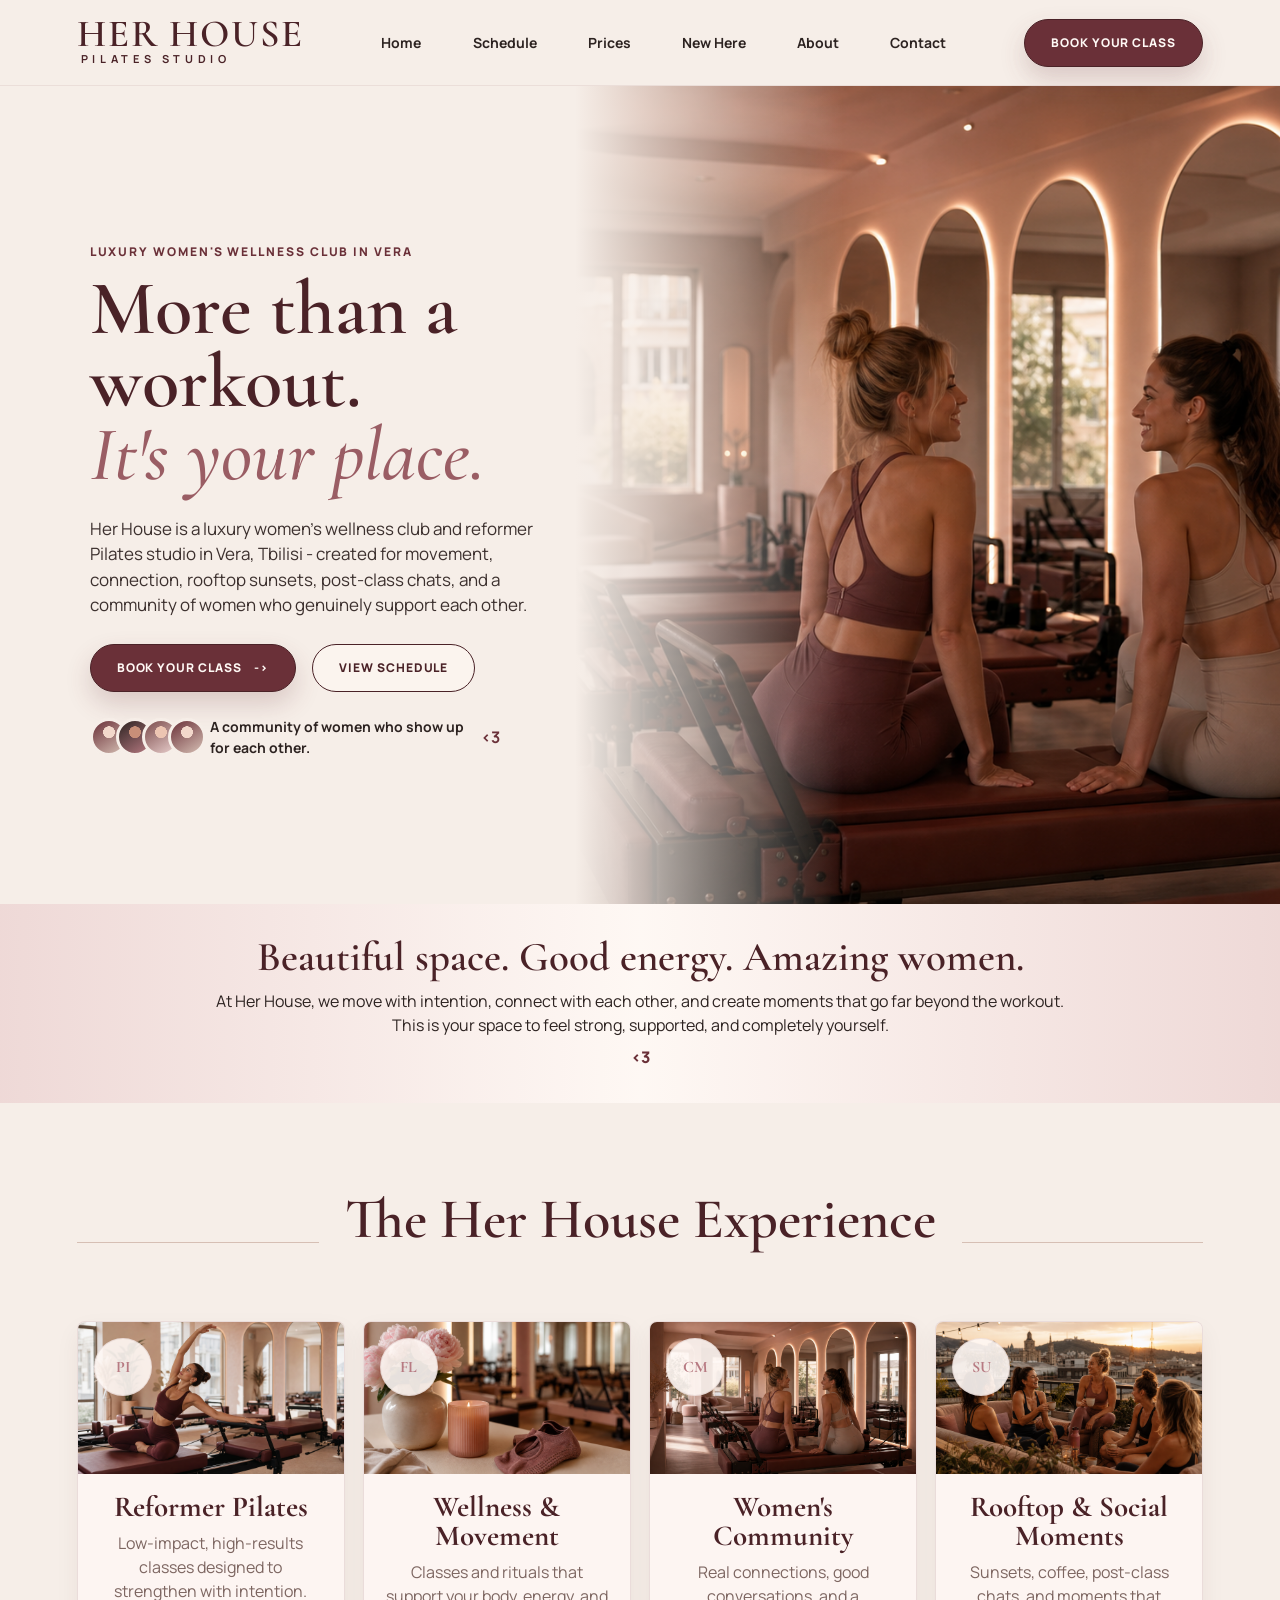
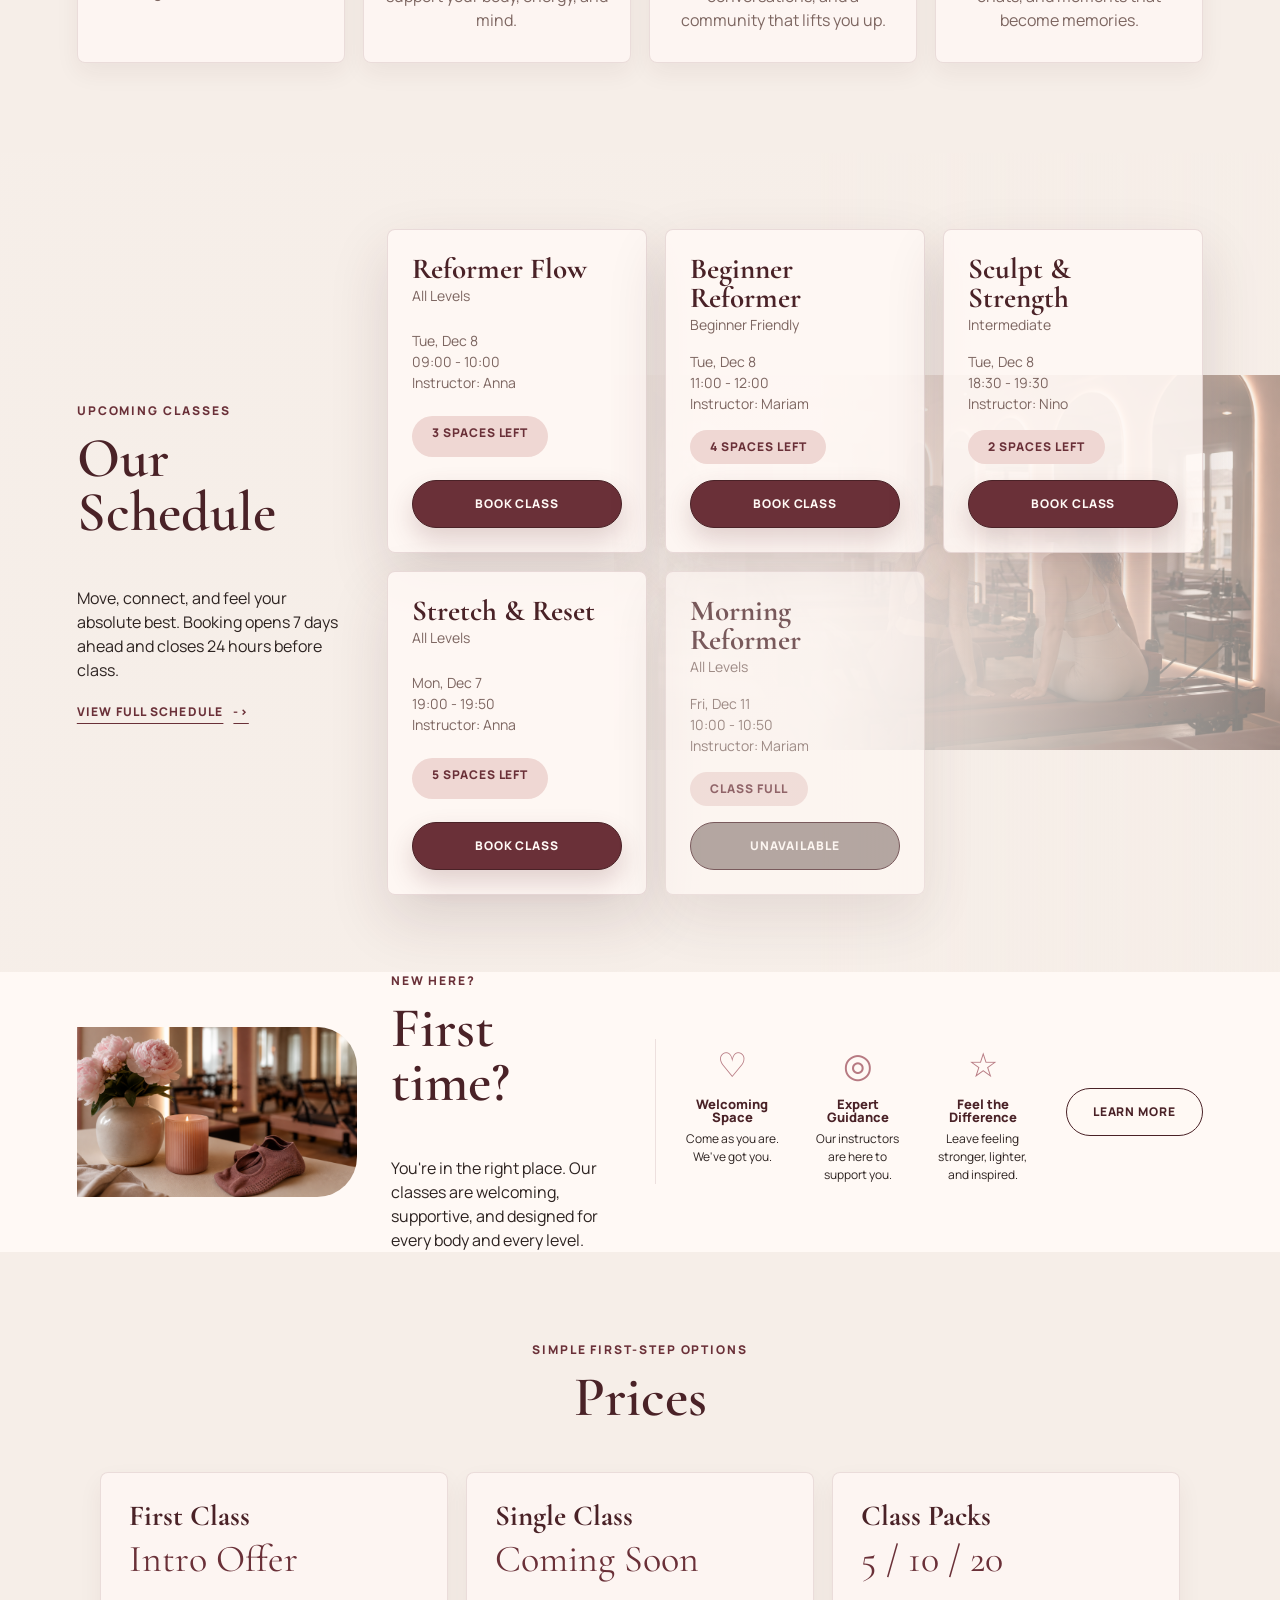
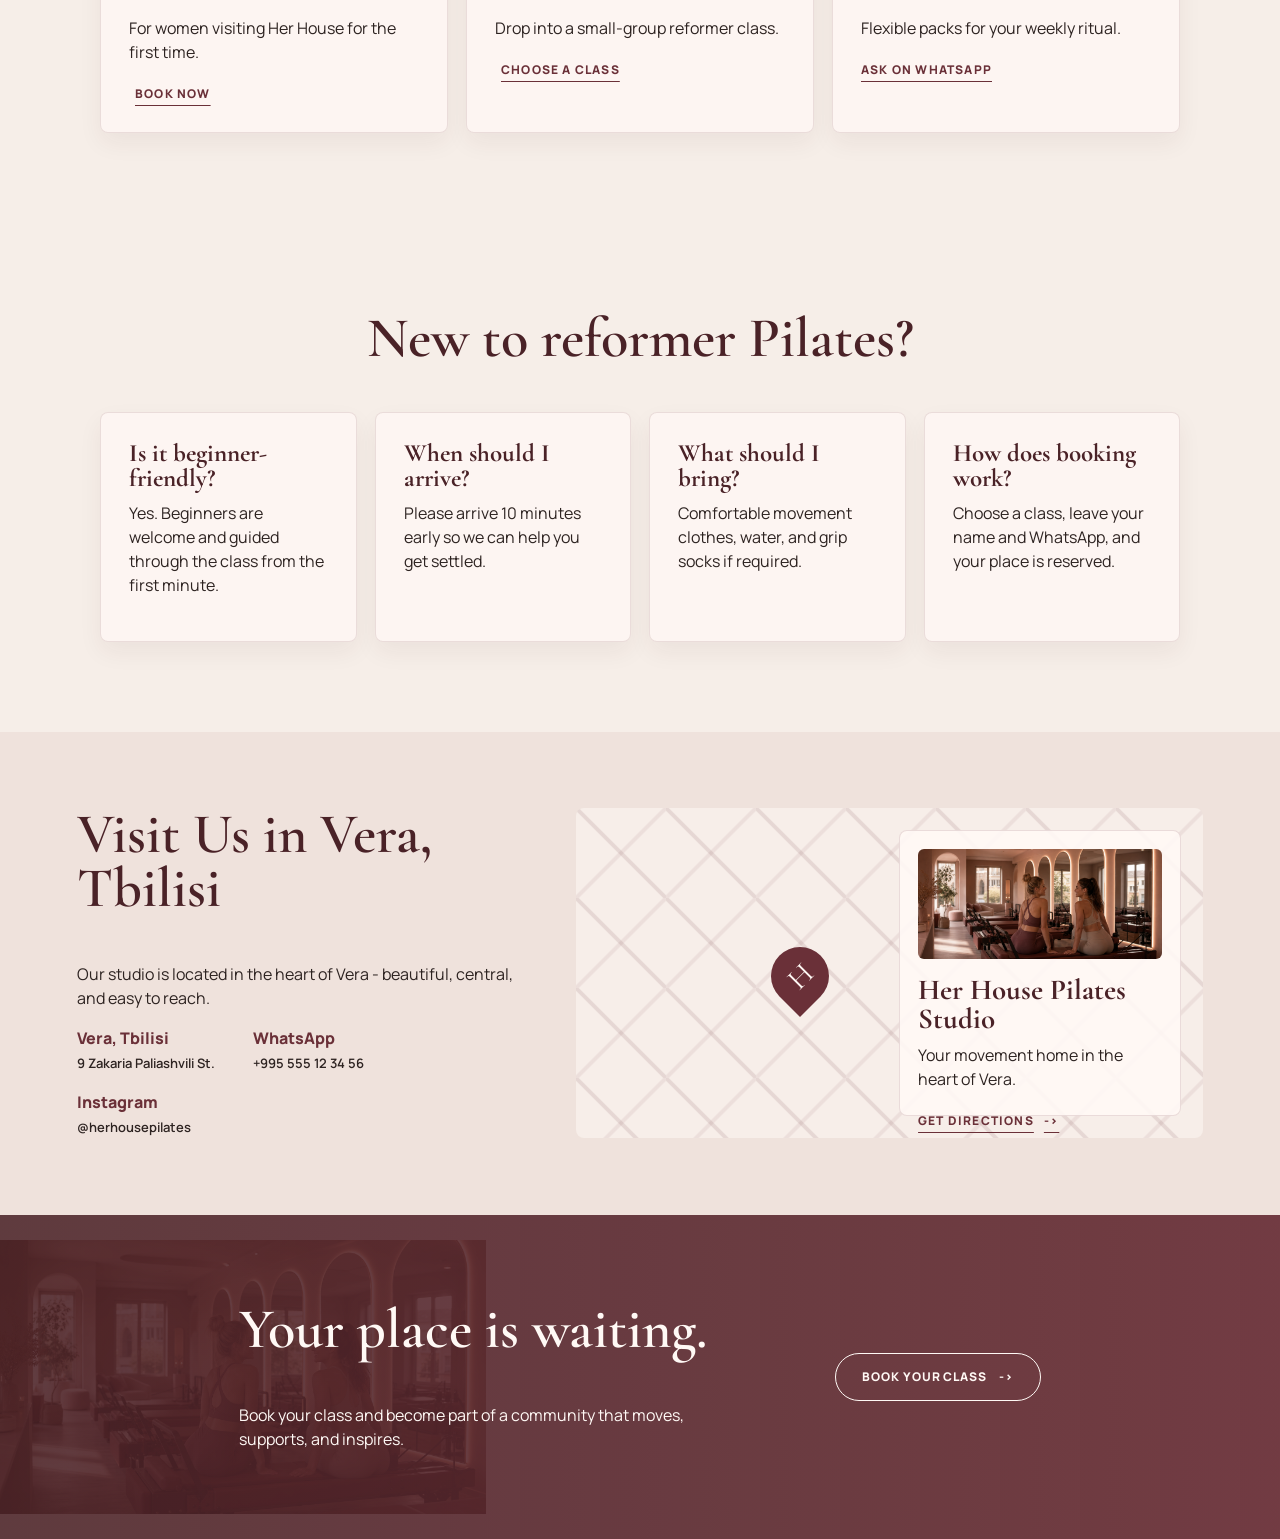
==== index.html @ 3a5acffc "Initial commit" ====
<!doctype html>
<html lang="en">
  <head>
    <meta charset="utf-8">
    <meta name="viewport" content="width=device-width, initial-scale=1">
    <title>Her House | Reformer Pilates & Women's Wellness Club in Vera, Tbilisi</title>
    <meta name="description" content="Her House is a luxury women's wellness club and reformer Pilates studio in Vera, Tbilisi. Book small-group Pilates classes in a beautiful, supportive space.">
    <meta property="og:title" content="Her House Pilates Studio">
    <meta property="og:description" content="More than a workout. It's your place.">
    <meta property="og:image" content="assets/hero-studio.png">
    <link rel="preconnect" href="https://fonts.googleapis.com">
    <link rel="preconnect" href="https://fonts.gstatic.com" crossorigin>
    <link href="https://fonts.googleapis.com/css2?family=Cormorant+Garamond:ital,wght@0,500;0,600;1,500&family=Manrope:wght@400;500;600;700&display=swap" rel="stylesheet">
    <link rel="stylesheet" href="styles.css">
    <script type="application/ld+json">
      {
        "@context": "https://schema.org",
        "@type": "HealthClub",
        "name": "Her House Pilates Studio",
        "description": "Luxury women's wellness club and reformer Pilates studio in Vera, Tbilisi.",
        "address": {
          "@type": "PostalAddress",
          "streetAddress": "9 Zakaria Paliashvili St.",
          "addressLocality": "Tbilisi",
          "addressRegion": "Vera",
          "addressCountry": "GE"
        },
        "telephone": "+995555123456",
        "url": "https://example.com",
        "sameAs": ["https://instagram.com/herhousepilates"],
        "priceRange": "$$"
      }
    </script>
  </head>
  <body>
    <header class="site-header">
      <a class="brand" href="#home" aria-label="Her House home">
        <span>HER HOUSE</span>
        <small>Pilates Studio</small>
      </a>
      <nav class="desktop-nav" aria-label="Primary navigation">
        <a href="#home">Home</a>
        <a href="#schedule">Schedule</a>
        <a href="#prices">Prices</a>
        <a href="#new-here">New Here</a>
        <a href="#about">About</a>
        <a href="#contact">Contact</a>
      </nav>
      <button class="nav-toggle" type="button" aria-label="Open menu" aria-expanded="false">
        <span></span><span></span><span></span>
      </button>
      <button class="button button-solid header-cta" data-book-first>Book Your Class</button>
    </header>

    <nav class="mobile-nav" aria-label="Mobile navigation">
      <a href="#home">Home</a>
      <a href="#schedule">Schedule</a>
      <a href="#prices">Prices</a>
      <a href="#new-here">New Here</a>
      <a href="#about">About</a>
      <a href="#contact">Contact</a>
    </nav>

    <main id="home">
      <section class="hero" aria-labelledby="hero-title">
        <div class="hero-copy">
          <p class="eyebrow">Luxury women's wellness club in Vera</p>
          <h1 id="hero-title">More than a workout.<br><em>It's your place.</em></h1>
          <p class="hero-text">Her House is a luxury women's wellness club and reformer Pilates studio in Vera, Tbilisi - created for movement, connection, rooftop sunsets, post-class chats, and a community of women who genuinely support each other.</p>
          <div class="hero-actions">
            <button class="button button-solid" data-book-first>Book Your Class <span aria-hidden="true">-></span></button>
            <a class="button button-outline" href="#schedule">View Schedule</a>
          </div>
          <div class="community-note">
            <div class="avatars" aria-hidden="true">
              <span></span><span></span><span></span><span></span>
            </div>
            <p>A community of women who show up for each other.</p>
            <b aria-hidden="true">&lt;3</b>
          </div>
        </div>
        <div class="hero-media">
          <img src="assets/hero-studio.png" alt="Women sitting together in a warm reformer Pilates studio">
        </div>
      </section>

      <section class="intro band" aria-labelledby="intro-title">
        <h2 id="intro-title">Beautiful space. Good energy. Amazing women.</h2>
        <p>At Her House, we move with intention, connect with each other, and create moments that go far beyond the workout. This is your space to feel strong, supported, and completely yourself.</p>
        <span aria-hidden="true"><3</span>
      </section>

      <section class="experience section" id="about" aria-labelledby="experience-title">
        <div class="section-title">
          <span></span>
          <h2 id="experience-title">The Her House Experience</h2>
          <span></span>
        </div>
        <div class="experience-grid">
          <article class="experience-card">
            <img src="assets/reformer-class.png" alt="A woman stretching on a reformer Pilates machine">
            <div class="card-icon" aria-hidden="true">PI</div>
            <h3>Reformer Pilates</h3>
            <p>Low-impact, high-results classes designed to strengthen with intention.</p>
          </article>
          <article class="experience-card">
            <img src="assets/studio-detail.png" alt="Warm studio details with flowers and wellness objects">
            <div class="card-icon" aria-hidden="true">FL</div>
            <h3>Wellness & Movement</h3>
            <p>Classes and rituals that support your body, energy, and mind.</p>
          </article>
          <article class="experience-card">
            <img src="assets/hero-studio.png" alt="Women talking in a reformer Pilates studio">
            <div class="card-icon" aria-hidden="true">CM</div>
            <h3>Women's Community</h3>
            <p>Real connections, good conversations, and a community that lifts you up.</p>
          </article>
          <article class="experience-card">
            <img src="assets/rooftop-social.png" alt="Women enjoying a rooftop wellness moment at sunset">
            <div class="card-icon" aria-hidden="true">SU</div>
            <h3>Rooftop & Social Moments</h3>
            <p>Sunsets, coffee, post-class chats, and moments that become memories.</p>
          </article>
        </div>
      </section>

      <section class="schedule-wrap" id="schedule" aria-labelledby="schedule-title">
        <div class="schedule-intro">
          <p class="eyebrow">Upcoming classes</p>
          <h2 id="schedule-title">Our Schedule</h2>
          <p>Move, connect, and feel your absolute best. Booking opens 7 days ahead and closes 24 hours before class.</p>
          <a href="#schedule-list">View full schedule <span aria-hidden="true">-></span></a>
        </div>
        <div class="class-list" id="schedule-list" aria-live="polite"></div>
      </section>

      <section class="new-here" id="new-here" aria-labelledby="new-here-title">
        <img src="assets/studio-detail.png" alt="Her House studio detail with flowers and candle">
        <div class="new-here-copy">
          <p class="eyebrow">New here?</p>
          <h2 id="new-here-title">First time?</h2>
          <p>You're in the right place. Our classes are welcoming, supportive, and designed for every body and every level.</p>
        </div>
        <div class="promise-grid">
          <article>
            <span aria-hidden="true">♡</span>
            <h3>Welcoming Space</h3>
            <p>Come as you are. We've got you.</p>
          </article>
          <article>
            <span aria-hidden="true">◎</span>
            <h3>Expert Guidance</h3>
            <p>Our instructors are here to support you.</p>
          </article>
          <article>
            <span aria-hidden="true">☆</span>
            <h3>Feel the Difference</h3>
            <p>Leave feeling stronger, lighter, and inspired.</p>
          </article>
        </div>
        <a class="button button-outline" href="#booking-info">Learn More</a>
      </section>

      <section class="prices section" id="prices" aria-labelledby="prices-title">
        <div class="section-kicker">Simple first-step options</div>
        <h2 id="prices-title">Prices</h2>
        <div class="price-grid">
          <article>
            <h3>First Class</h3>
            <p class="price">Intro Offer</p>
            <p>For women visiting Her House for the first time.</p>
            <button class="text-button" data-book-first>Book now</button>
          </article>
          <article>
            <h3>Single Class</h3>
            <p class="price">Coming Soon</p>
            <p>Drop into a small-group reformer class.</p>
            <button class="text-button" data-book-first>Choose a class</button>
          </article>
          <article>
            <h3>Class Packs</h3>
            <p class="price">5 / 10 / 20</p>
            <p>Flexible packs for your weekly ritual.</p>
            <a class="text-button" href="https://wa.me/995555123456">Ask on WhatsApp</a>
          </article>
        </div>
      </section>

      <section class="booking-info section" id="booking-info" aria-labelledby="booking-info-title">
        <h2 id="booking-info-title">New to reformer Pilates?</h2>
        <div class="faq-grid">
          <article><h3>Is it beginner-friendly?</h3><p>Yes. Beginners are welcome and guided through the class from the first minute.</p></article>
          <article><h3>When should I arrive?</h3><p>Please arrive 10 minutes early so we can help you get settled.</p></article>
          <article><h3>What should I bring?</h3><p>Comfortable movement clothes, water, and grip socks if required.</p></article>
          <article><h3>How does booking work?</h3><p>Choose a class, leave your name and WhatsApp, and your place is reserved.</p></article>
        </div>
      </section>

      <section class="contact" id="contact" aria-labelledby="contact-title">
        <div class="contact-copy">
          <h2 id="contact-title">Visit Us in Vera, Tbilisi</h2>
          <p>Our studio is located in the heart of Vera - beautiful, central, and easy to reach.</p>
          <div class="contact-links">
            <a href="https://maps.google.com/?q=Vera%2C%20Tbilisi">Vera, Tbilisi<br><span>9 Zakaria Paliashvili St.</span></a>
            <a href="https://wa.me/995555123456">WhatsApp<br><span>+995 555 12 34 56</span></a>
            <a href="https://instagram.com/herhousepilates">Instagram<br><span>@herhousepilates</span></a>
          </div>
        </div>
        <div class="map-card" aria-label="Map preview of Her House in Vera">
          <div class="map-pin">H</div>
          <div class="studio-card">
            <img src="assets/hero-studio.png" alt="Her House studio interior">
            <h3>Her House Pilates Studio</h3>
            <p>Your movement home in the heart of Vera.</p>
            <a href="https://maps.google.com/?q=Vera%2C%20Tbilisi">Get directions <span aria-hidden="true">-></span></a>
          </div>
        </div>
      </section>

      <section class="final-cta">
        <div>
          <h2>Your place is waiting.</h2>
          <p>Book your class and become part of a community that moves, supports, and inspires.</p>
        </div>
        <button class="button button-outline light" data-book-first>Book Your Class <span aria-hidden="true">-></span></button>
      </section>
    </main>

    <button class="sticky-book" data-book-first>Book Your Class</button>

    <div class="modal" id="booking-modal" aria-hidden="true">
      <div class="modal-backdrop" data-close-modal></div>
      <section class="modal-panel" role="dialog" aria-modal="true" aria-labelledby="modal-title">
        <button class="modal-close" type="button" aria-label="Close booking form" data-close-modal>×</button>
        <p class="eyebrow">Reserve your place</p>
        <h2 id="modal-title">Book Class</h2>
        <p id="selected-class">Choose a class from the schedule.</p>
        <form id="booking-form">
          <input type="hidden" name="classId" id="class-id">
          <label>Full name<input name="name" autocomplete="name" required></label>
          <label>WhatsApp number<input name="whatsapp" autocomplete="tel" inputmode="tel" required placeholder="+995 555 12 34 56"></label>
          <label class="checkbox"><input type="checkbox" name="firstTime"> First time at Her House?</label>
          <label>Notes for instructor<textarea name="notes" rows="3" placeholder="Injury, pregnancy, or anything you'd like us to know"></textarea></label>
          <label class="checkbox"><input type="checkbox" required> I understand the booking and cancellation policy.</label>
          <button class="button button-solid" type="submit">Confirm Booking</button>
        </form>
      </section>
    </div>

    <div class="toast" id="toast" role="status" aria-live="polite"></div>
    <script src="script.js"></script>
  </body>
</html>
---- styles.css ----
:root {
  --burgundy: #6a3038;
  --wine: #4a2227;
  --rose: #b77a82;
  --blush: #ead0ce;
  --cream: #f6eee8;
  --beige: #d6bfb4;
  --white: #fff9f5;
  --text: #2d2321;
  --muted: #7d6661;
  --shadow: 0 24px 60px rgba(74, 34, 39, 0.14);
  --serif: "Cormorant Garamond", Georgia, serif;
  --sans: "Manrope", Arial, sans-serif;
}

* {
  box-sizing: border-box;
}

html {
  scroll-behavior: smooth;
}

body {
  margin: 0;
  background: var(--cream);
  color: var(--text);
  font-family: var(--sans);
  font-size: 16px;
  line-height: 1.5;
}

img {
  display: block;
  max-width: 100%;
}

a {
  color: inherit;
  text-decoration: none;
}

button,
input,
textarea {
  font: inherit;
}

.site-header {
  position: sticky;
  top: 0;
  z-index: 50;
  display: grid;
  grid-template-columns: auto 1fr auto;
  align-items: center;
  gap: 28px;
  min-height: 82px;
  padding: 18px clamp(20px, 6vw, 92px);
  background: rgba(246, 238, 232, 0.86);
  backdrop-filter: blur(18px);
  border-bottom: 1px solid rgba(106, 48, 56, 0.08);
}

.brand {
  display: grid;
  gap: 0;
  color: var(--wine);
  letter-spacing: 0.12em;
  text-transform: uppercase;
}

.brand span {
  font-family: var(--serif);
  font-size: clamp(28px, 3vw, 40px);
  font-weight: 600;
  line-height: 0.85;
}

.brand small {
  font-size: 11px;
  font-weight: 700;
  letter-spacing: 0.42em;
  padding-left: 4px;
}

.desktop-nav {
  display: flex;
  justify-content: center;
  gap: clamp(22px, 4vw, 70px);
  font-size: 14px;
  font-weight: 700;
}

.desktop-nav a {
  border-bottom: 1px solid transparent;
  padding: 8px 0;
}

.desktop-nav a:hover {
  border-color: var(--wine);
}

.button {
  display: inline-flex;
  align-items: center;
  justify-content: center;
  gap: 12px;
  min-height: 48px;
  padding: 0 26px;
  border-radius: 999px;
  border: 1px solid var(--wine);
  cursor: pointer;
  font-size: 12px;
  font-weight: 800;
  letter-spacing: 0.08em;
  text-transform: uppercase;
  transition: transform 180ms ease, box-shadow 180ms ease, background 180ms ease;
}

.button:hover,
.text-button:hover {
  transform: translateY(-2px);
}

.button-solid {
  background: var(--burgundy);
  color: var(--white);
  box-shadow: 0 12px 26px rgba(106, 48, 56, 0.2);
}

.button-outline {
  background: rgba(255, 249, 245, 0.55);
  color: var(--wine);
}

.button-outline.light {
  border-color: var(--white);
  color: var(--white);
  background: transparent;
}

.nav-toggle,
.mobile-nav {
  display: none;
}

.hero {
  display: grid;
  grid-template-columns: minmax(420px, 0.9fr) minmax(0, 1.1fr);
  min-height: calc(100vh - 82px);
  max-height: 760px;
  overflow: hidden;
  background: linear-gradient(90deg, var(--cream) 0%, var(--cream) 34%, rgba(246, 238, 232, 0) 56%);
}

.hero-copy {
  position: relative;
  z-index: 2;
  display: flex;
  flex-direction: column;
  justify-content: center;
  padding: clamp(30px, 6vw, 72px) 0 clamp(34px, 5vw, 62px) clamp(24px, 7vw, 100px);
}

.eyebrow,
.section-kicker {
  margin: 0 0 12px;
  color: var(--burgundy);
  font-size: 12px;
  font-weight: 800;
  letter-spacing: 0.16em;
  text-transform: uppercase;
}

h1,
h2,
h3,
p {
  margin-top: 0;
}

h1,
h2 {
  font-family: var(--serif);
  color: var(--wine);
  font-weight: 600;
  line-height: 0.95;
}

h1 {
  margin-bottom: 24px;
  font-size: clamp(54px, 6vw, 86px);
}

h1 em {
  color: #9a5d64;
  font-style: italic;
  font-weight: 500;
}

h2 {
  font-size: clamp(36px, 4.4vw, 58px);
}

h3 {
  color: var(--wine);
  font-family: var(--serif);
  font-size: 29px;
  line-height: 1;
  margin-bottom: 10px;
}

.hero-text {
  max-width: 560px;
  margin-bottom: 26px;
  color: #3c302e;
  font-size: 17px;
}

.hero-actions,
.contact-links {
  display: flex;
  flex-wrap: wrap;
  gap: 16px;
}

.community-note {
  display: flex;
  align-items: center;
  gap: 16px;
  margin-top: 24px;
  max-width: 410px;
}

.community-note p {
  margin: 0;
  font-size: 14px;
  font-weight: 700;
}

.community-note b {
  color: var(--burgundy);
}

.avatars {
  display: flex;
  min-width: 104px;
}

.avatars span {
  width: 38px;
  height: 38px;
  margin-right: -12px;
  border: 3px solid var(--cream);
  border-radius: 999px;
  background:
    radial-gradient(circle at 50% 35%, #f2d8cb 0 22%, transparent 23%),
    linear-gradient(145deg, #6a3038, #d6bfb4);
}

.avatars span:nth-child(2) {
  background:
    radial-gradient(circle at 50% 35%, #c88f78 0 22%, transparent 23%),
    linear-gradient(145deg, #2d2321, #b77a82);
}

.avatars span:nth-child(3) {
  background:
    radial-gradient(circle at 50% 35%, #edc5b2 0 22%, transparent 23%),
    linear-gradient(145deg, #7b4b4b, #ead0ce);
}

.hero-media {
  position: relative;
  min-width: 0;
}

.hero-media::before {
  content: "";
  position: absolute;
  inset: 0 auto 0 -1px;
  z-index: 1;
  width: 38%;
  background: linear-gradient(90deg, var(--cream), rgba(246, 238, 232, 0));
}

.hero-media img {
  width: 100%;
  height: 100%;
  object-fit: cover;
}

.band {
  padding: 34px clamp(24px, 8vw, 120px);
  text-align: center;
  background: linear-gradient(90deg, rgba(231, 196, 198, 0.5), rgba(255, 249, 245, 0.9), rgba(231, 196, 198, 0.5));
}

.band h2 {
  margin-bottom: 12px;
  font-size: clamp(32px, 3.2vw, 46px);
}

.band p {
  max-width: 880px;
  margin: 0 auto 8px;
}

.band span {
  color: var(--burgundy);
  font-weight: 800;
}

.section {
  padding: clamp(58px, 7vw, 92px) clamp(20px, 6vw, 92px);
}

.section-title {
  display: grid;
  grid-template-columns: 1fr auto 1fr;
  align-items: center;
  gap: 26px;
  margin-bottom: 28px;
  text-align: center;
}

.section-title span {
  height: 1px;
  background: var(--beige);
}

.experience-grid {
  display: grid;
  grid-template-columns: repeat(4, 1fr);
  gap: 18px;
}

.experience-card,
.price-grid article,
.faq-grid article {
  border: 1px solid rgba(106, 48, 56, 0.13);
  border-radius: 8px;
  background: rgba(255, 249, 245, 0.72);
  box-shadow: 0 10px 24px rgba(74, 34, 39, 0.06);
}

.experience-card {
  position: relative;
  overflow: hidden;
  text-align: center;
}

.experience-card img {
  width: 100%;
  aspect-ratio: 1.75;
  object-fit: cover;
}

.card-icon {
  position: absolute;
  top: 16px;
  left: 16px;
  display: grid;
  place-items: center;
  width: 58px;
  height: 58px;
  border-radius: 999px;
  background: rgba(255, 249, 245, 0.9);
  color: var(--rose);
  font-family: var(--serif);
  font-weight: 700;
  border: 1px solid rgba(106, 48, 56, 0.1);
}

.experience-card h3,
.experience-card p {
  padding-inline: 22px;
}

.experience-card h3 {
  margin-top: 18px;
}

.experience-card p {
  min-height: 82px;
  margin-bottom: 20px;
  color: var(--muted);
}

.schedule-wrap {
  position: relative;
  display: grid;
  grid-template-columns: 0.75fr 2.25fr;
  gap: 38px;
  align-items: center;
  padding: clamp(42px, 6vw, 80px) clamp(20px, 6vw, 92px);
  overflow: hidden;
  background:
    linear-gradient(90deg, rgba(246, 238, 232, 0.98) 0 64%, rgba(246, 238, 232, 0.52)),
    url("assets/hero-studio.png") right center / 52% auto no-repeat;
}

.schedule-intro p {
  max-width: 300px;
}

.schedule-intro a,
.text-button,
.studio-card a {
  display: inline-flex;
  align-items: center;
  gap: 10px;
  border: 0;
  background: transparent;
  color: var(--burgundy);
  cursor: pointer;
  font-size: 12px;
  font-weight: 900;
  letter-spacing: 0.1em;
  text-transform: uppercase;
  text-decoration: underline;
  text-underline-offset: 7px;
}

.class-list {
  display: grid;
  grid-template-columns: repeat(3, minmax(210px, 1fr));
  gap: 18px;
}

.class-card {
  display: grid;
  gap: 16px;
  min-height: 260px;
  padding: 24px;
  border: 1px solid rgba(106, 48, 56, 0.14);
  border-radius: 8px;
  background: rgba(255, 249, 245, 0.86);
  box-shadow: var(--shadow);
}

.class-card h3 {
  margin-bottom: 2px;
}

.class-meta,
.class-level {
  margin: 0;
  color: var(--muted);
  font-size: 14px;
}

.spaces {
  width: fit-content;
  margin: 0;
  padding: 8px 20px;
  border-radius: 999px;
  background: #efd7d3;
  color: var(--burgundy);
  font-size: 12px;
  font-weight: 900;
  letter-spacing: 0.08em;
  text-transform: uppercase;
}

.class-card .button {
  align-self: end;
  width: 100%;
}

.class-card.is-closed {
  opacity: 0.72;
}

.class-card.is-closed .button {
  cursor: not-allowed;
  background: #9b8b86;
  box-shadow: none;
}

.new-here {
  display: grid;
  grid-template-columns: minmax(200px, 280px) minmax(230px, 0.7fr) 1.5fr auto;
  gap: 34px;
  align-items: center;
  padding: 0 clamp(20px, 6vw, 92px);
  background: var(--white);
}

.new-here > img {
  width: 100%;
  height: 170px;
  object-fit: cover;
  border-radius: 0 40px 40px 0;
}

.new-here-copy p:last-child {
  margin: 0;
}

.promise-grid {
  display: grid;
  grid-template-columns: repeat(3, 1fr);
  gap: 28px;
  padding-left: 28px;
  border-left: 1px solid rgba(106, 48, 56, 0.12);
  text-align: center;
}

.promise-grid article {
  min-width: 0;
}

.promise-grid span {
  color: var(--rose);
  font-size: 34px;
}

.promise-grid h3 {
  margin: 8px 0 6px;
  font-family: var(--sans);
  font-size: 13px;
  font-weight: 900;
}

.promise-grid p {
  margin: 0;
  font-size: 12px;
}

.prices,
.booking-info {
  text-align: center;
}

.price-grid,
.faq-grid {
  display: grid;
  grid-template-columns: repeat(3, 1fr);
  gap: 18px;
  max-width: 1080px;
  margin: 28px auto 0;
  text-align: left;
}

.price-grid article,
.faq-grid article {
  padding: 28px;
}

.price {
  color: var(--burgundy);
  font-family: var(--serif);
  font-size: 38px;
  line-height: 1;
}

.faq-grid {
  grid-template-columns: repeat(4, 1fr);
}

.faq-grid h3 {
  font-size: 25px;
}

.contact {
  display: grid;
  grid-template-columns: 0.85fr 1.15fr;
  gap: 36px;
  align-items: stretch;
  padding: clamp(42px, 6vw, 78px) clamp(20px, 6vw, 92px);
  background: #efe2dc;
}

.contact-links a {
  min-width: 160px;
  color: var(--burgundy);
  font-weight: 900;
}

.contact-links span {
  color: var(--text);
  font-size: 13px;
  font-weight: 600;
}

.map-card {
  position: relative;
  min-height: 270px;
  overflow: hidden;
  border-radius: 8px;
  background:
    linear-gradient(45deg, transparent 48%, rgba(106, 48, 56, 0.12) 49% 51%, transparent 52%) 0 0 / 90px 90px,
    linear-gradient(-45deg, transparent 48%, rgba(106, 48, 56, 0.08) 49% 51%, transparent 52%) 0 0 / 90px 90px,
    #f7eee9;
}

.map-pin {
  position: absolute;
  left: 31%;
  top: 42%;
  display: grid;
  place-items: center;
  width: 58px;
  height: 58px;
  border-radius: 50% 50% 50% 0;
  transform: rotate(-45deg);
  background: var(--burgundy);
  color: var(--white);
  font-family: var(--serif);
  font-size: 30px;
}

.map-pin::first-letter {
  transform: rotate(45deg);
}

.studio-card {
  position: absolute;
  right: 22px;
  top: 22px;
  bottom: 22px;
  width: min(360px, 45%);
  padding: 18px;
  border: 1px solid rgba(106, 48, 56, 0.14);
  border-radius: 8px;
  background: rgba(255, 249, 245, 0.9);
}

.studio-card img {
  width: 100%;
  height: 110px;
  object-fit: cover;
  border-radius: 6px;
  margin-bottom: 16px;
}

.final-cta {
  display: flex;
  align-items: center;
  justify-content: center;
  gap: clamp(34px, 10vw, 190px);
  padding: clamp(50px, 7vw, 88px) clamp(20px, 6vw, 92px);
  color: var(--white);
  background:
    linear-gradient(90deg, rgba(74, 34, 39, 0.88), rgba(106, 48, 56, 0.94)),
    url("assets/hero-studio.png") left center / 38% auto no-repeat;
}

.final-cta h2,
.final-cta p {
  color: var(--white);
}

.final-cta p {
  max-width: 460px;
  margin-bottom: 0;
}

.sticky-book {
  display: none;
}

.modal {
  position: fixed;
  inset: 0;
  z-index: 100;
  display: none;
  place-items: center;
  padding: 18px;
}

.modal.is-open {
  display: grid;
}

.modal-backdrop {
  position: absolute;
  inset: 0;
  background: rgba(45, 35, 33, 0.46);
  backdrop-filter: blur(8px);
}

.modal-panel {
  position: relative;
  z-index: 1;
  width: min(560px, 100%);
  max-height: min(760px, 92vh);
  overflow: auto;
  padding: 34px;
  border-radius: 8px;
  background: var(--white);
  box-shadow: 0 30px 90px rgba(45, 35, 33, 0.35);
}

.modal-close {
  position: absolute;
  top: 16px;
  right: 16px;
  display: grid;
  place-items: center;
  width: 38px;
  height: 38px;
  border: 1px solid rgba(106, 48, 56, 0.2);
  border-radius: 999px;
  background: transparent;
  color: var(--wine);
  cursor: pointer;
  font-size: 24px;
}

form {
  display: grid;
  gap: 16px;
}

label {
  display: grid;
  gap: 8px;
  color: var(--wine);
  font-size: 13px;
  font-weight: 900;
}

input,
textarea {
  width: 100%;
  border: 1px solid rgba(106, 48, 56, 0.2);
  border-radius: 8px;
  background: #fffefe;
  color: var(--text);
  padding: 14px 15px;
  outline: none;
}

input:focus,
textarea:focus {
  border-color: var(--burgundy);
  box-shadow: 0 0 0 4px rgba(183, 122, 130, 0.18);
}

.checkbox {
  display: flex;
  align-items: center;
  gap: 10px;
  font-weight: 700;
}

.checkbox input {
  width: 18px;
  height: 18px;
}

.toast {
  position: fixed;
  right: 20px;
  bottom: 20px;
  z-index: 120;
  max-width: 380px;
  padding: 18px 20px;
  border-radius: 8px;
  background: var(--wine);
  color: var(--white);
  box-shadow: var(--shadow);
  opacity: 0;
  transform: translateY(16px);
  pointer-events: none;
  transition: opacity 200ms ease, transform 200ms ease;
}

.toast.is-visible {
  opacity: 1;
  transform: translateY(0);
}

@media (max-width: 1100px) {
  .desktop-nav {
    display: none;
  }

  .site-header {
    grid-template-columns: auto auto 1fr;
  }

  .nav-toggle {
    display: grid;
    gap: 5px;
    width: 42px;
    height: 42px;
    margin-left: auto;
    padding: 10px;
    border: 1px solid rgba(106, 48, 56, 0.2);
    border-radius: 999px;
    background: transparent;
  }

  .nav-toggle span {
    height: 2px;
    background: var(--wine);
  }

  .mobile-nav {
    position: fixed;
    top: 82px;
    left: 0;
    right: 0;
    z-index: 40;
    display: none;
    grid-template-columns: repeat(3, 1fr);
    gap: 1px;
    padding: 1px;
    background: var(--beige);
  }

  .mobile-nav.is-open {
    display: grid;
  }

  .mobile-nav a {
    padding: 14px;
    background: var(--white);
    text-align: center;
    font-size: 13px;
    font-weight: 800;
  }

  .experience-grid,
  .faq-grid {
    grid-template-columns: repeat(2, 1fr);
  }

  .new-here {
    grid-template-columns: 230px 1fr;
    padding-block: 28px;
  }

  .promise-grid {
    grid-column: 1 / -1;
    border-left: 0;
    padding-left: 0;
  }

  .new-here .button {
    grid-column: 1 / -1;
    justify-self: start;
  }
}

@media (max-width: 820px) {
  body {
    padding-bottom: 74px;
  }

  .site-header {
    min-height: 72px;
    padding: 14px 18px;
  }

  .brand span {
    font-size: 30px;
  }

  .brand small {
    font-size: 9px;
  }

  .header-cta {
    display: none;
  }

  .mobile-nav {
    top: 72px;
    grid-template-columns: repeat(2, 1fr);
  }

  .hero {
    grid-template-columns: 1fr;
    min-height: auto;
    max-height: none;
    background: var(--cream);
  }

  .hero-copy {
    order: 2;
    padding: 28px 20px 44px;
  }

  .hero-media {
    order: 1;
    height: 42vh;
    min-height: 280px;
  }

  .hero-media::before {
    inset: auto 0 0 0;
    width: auto;
    height: 45%;
    background: linear-gradient(0deg, var(--cream), rgba(246, 238, 232, 0));
  }

  h1 {
    font-size: clamp(48px, 13vw, 62px);
  }

  .hero-actions .button {
    width: 100%;
  }

  .section-title {
    grid-template-columns: 1fr;
  }

  .section-title span {
    display: none;
  }

  .experience-grid,
  .price-grid,
  .faq-grid,
  .contact,
  .schedule-wrap,
  .class-list {
    grid-template-columns: 1fr;
  }

  .schedule-wrap {
    background:
      linear-gradient(rgba(246, 238, 232, 0.93), rgba(246, 238, 232, 0.93)),
      url("assets/hero-studio.png") center / cover no-repeat;
  }

  .new-here {
    grid-template-columns: 1fr;
  }

  .new-here > img {
    height: 240px;
    border-radius: 0;
    margin-inline: -20px;
    width: calc(100% + 40px);
    max-width: none;
  }

  .promise-grid {
    grid-template-columns: 1fr;
    text-align: left;
  }

  .promise-grid article {
    display: grid;
    grid-template-columns: 44px 1fr;
    column-gap: 12px;
    align-items: center;
  }

  .promise-grid p {
    grid-column: 2;
  }

  .map-card {
    min-height: 420px;
  }

  .studio-card {
    left: 18px;
    right: 18px;
    top: auto;
    bottom: 18px;
    width: auto;
  }

  .final-cta {
    display: grid;
    text-align: center;
    background:
      linear-gradient(rgba(74, 34, 39, 0.92), rgba(106, 48, 56, 0.96)),
      url("assets/hero-studio.png") center / cover no-repeat;
  }

  .sticky-book {
    position: fixed;
    left: 14px;
    right: 14px;
    bottom: 14px;
    z-index: 60;
    display: block;
    min-height: 52px;
    border: 0;
    border-radius: 999px;
    background: var(--burgundy);
    color: var(--white);
    box-shadow: 0 16px 34px rgba(74, 34, 39, 0.28);
    font-size: 13px;
    font-weight: 900;
    letter-spacing: 0.09em;
    text-transform: uppercase;
  }

  .modal-panel {
    padding: 28px 20px;
  }
}
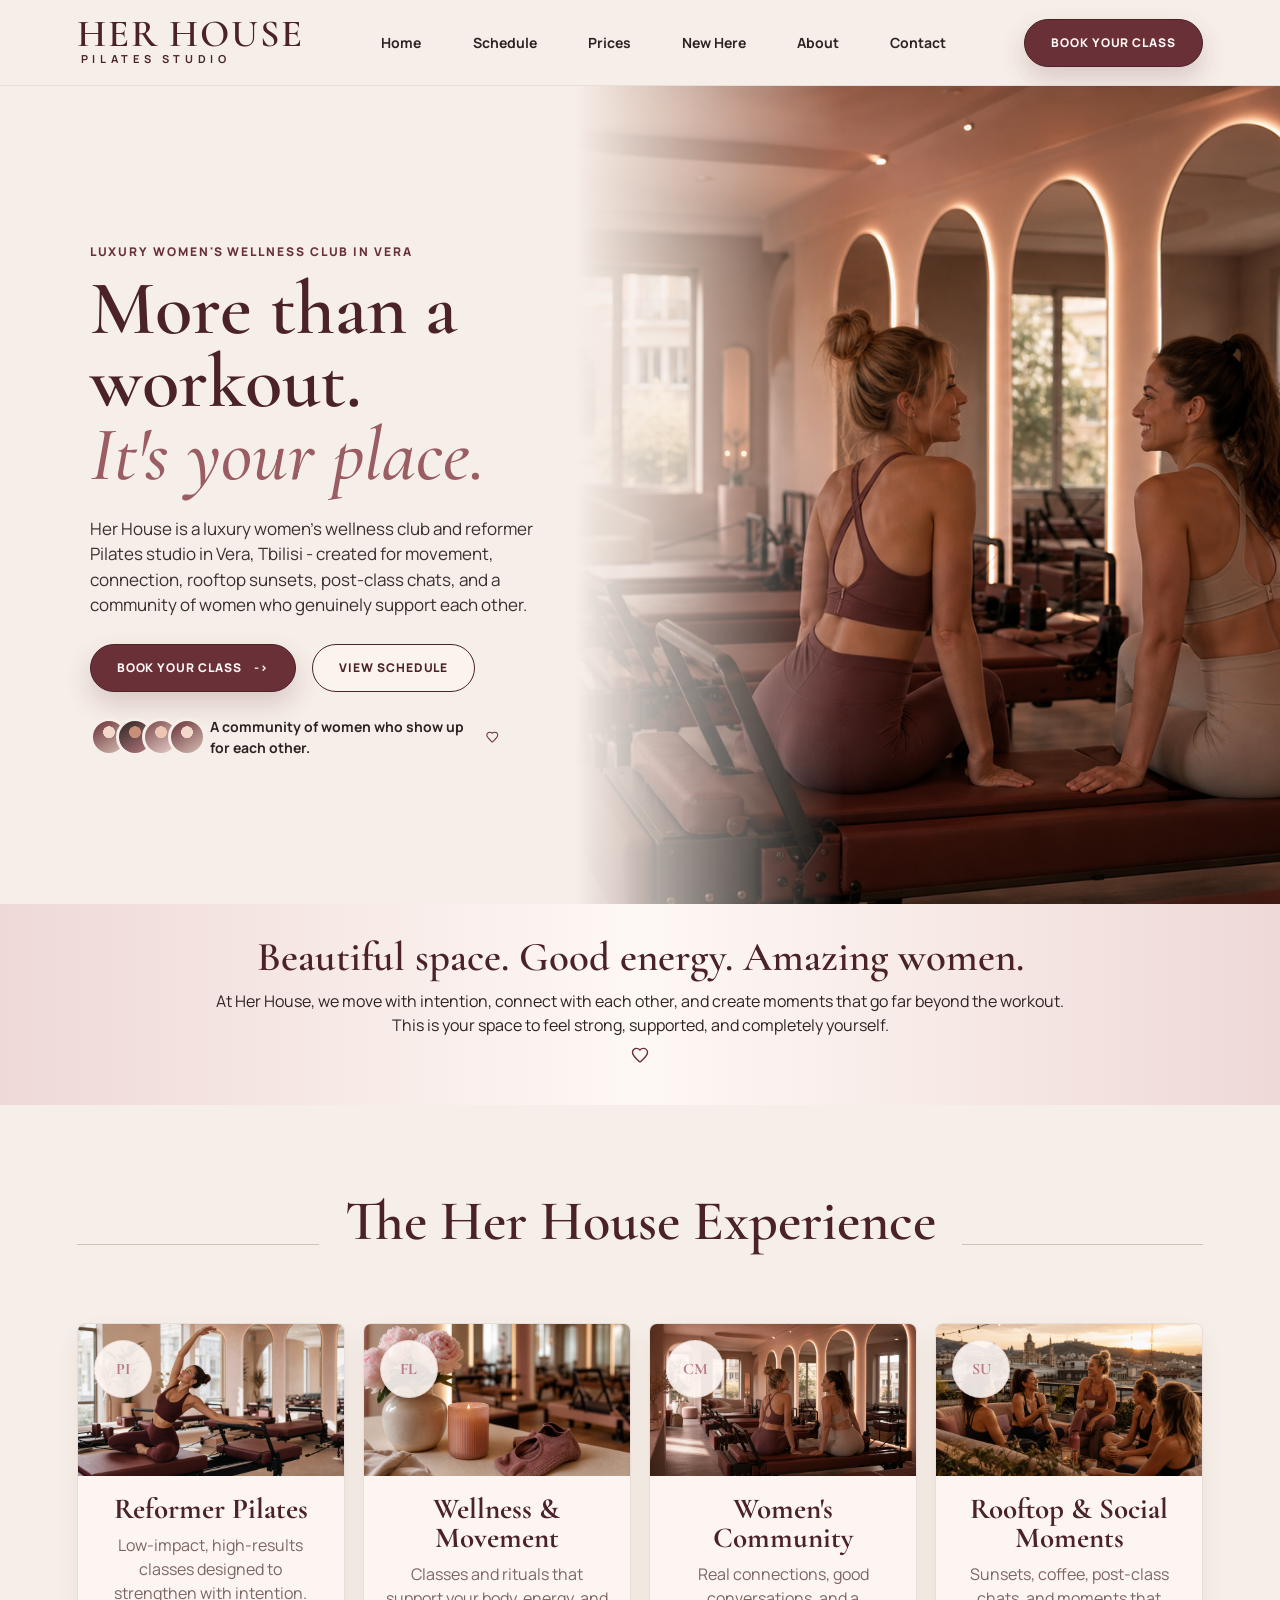
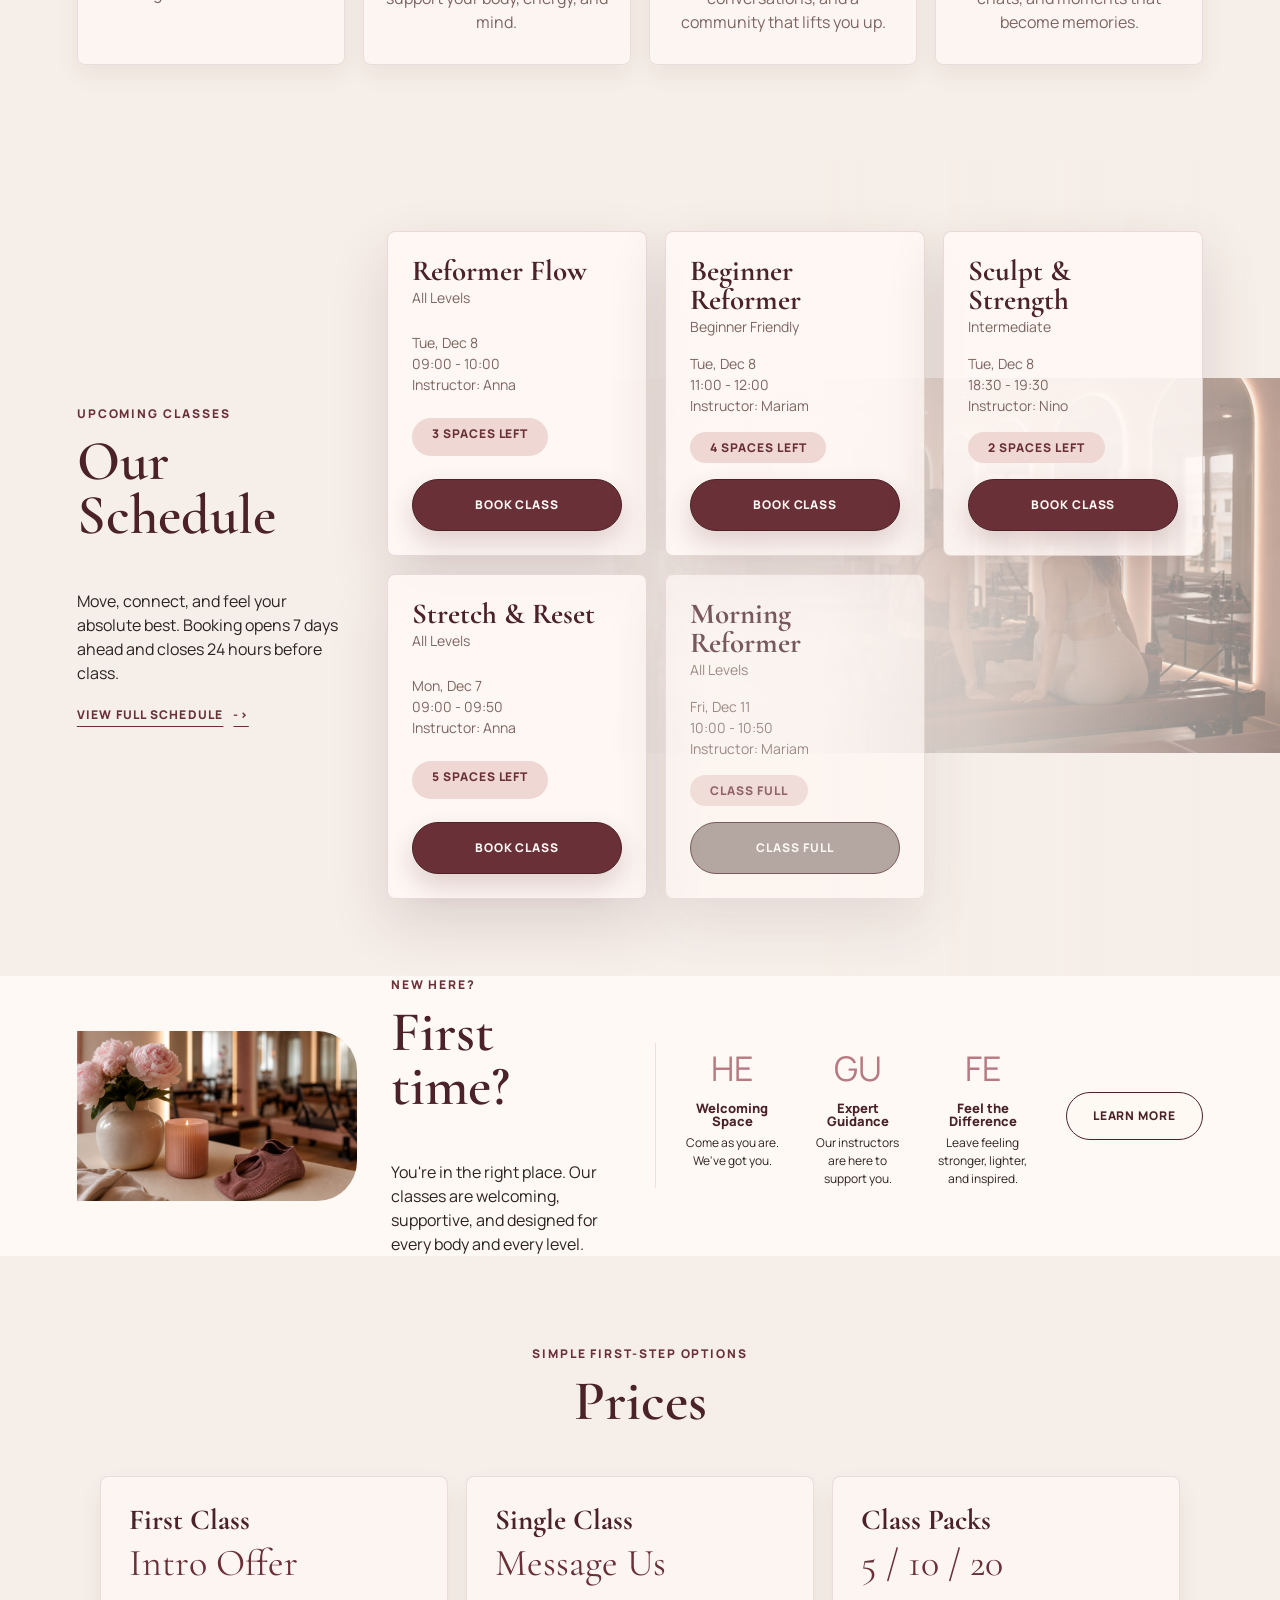
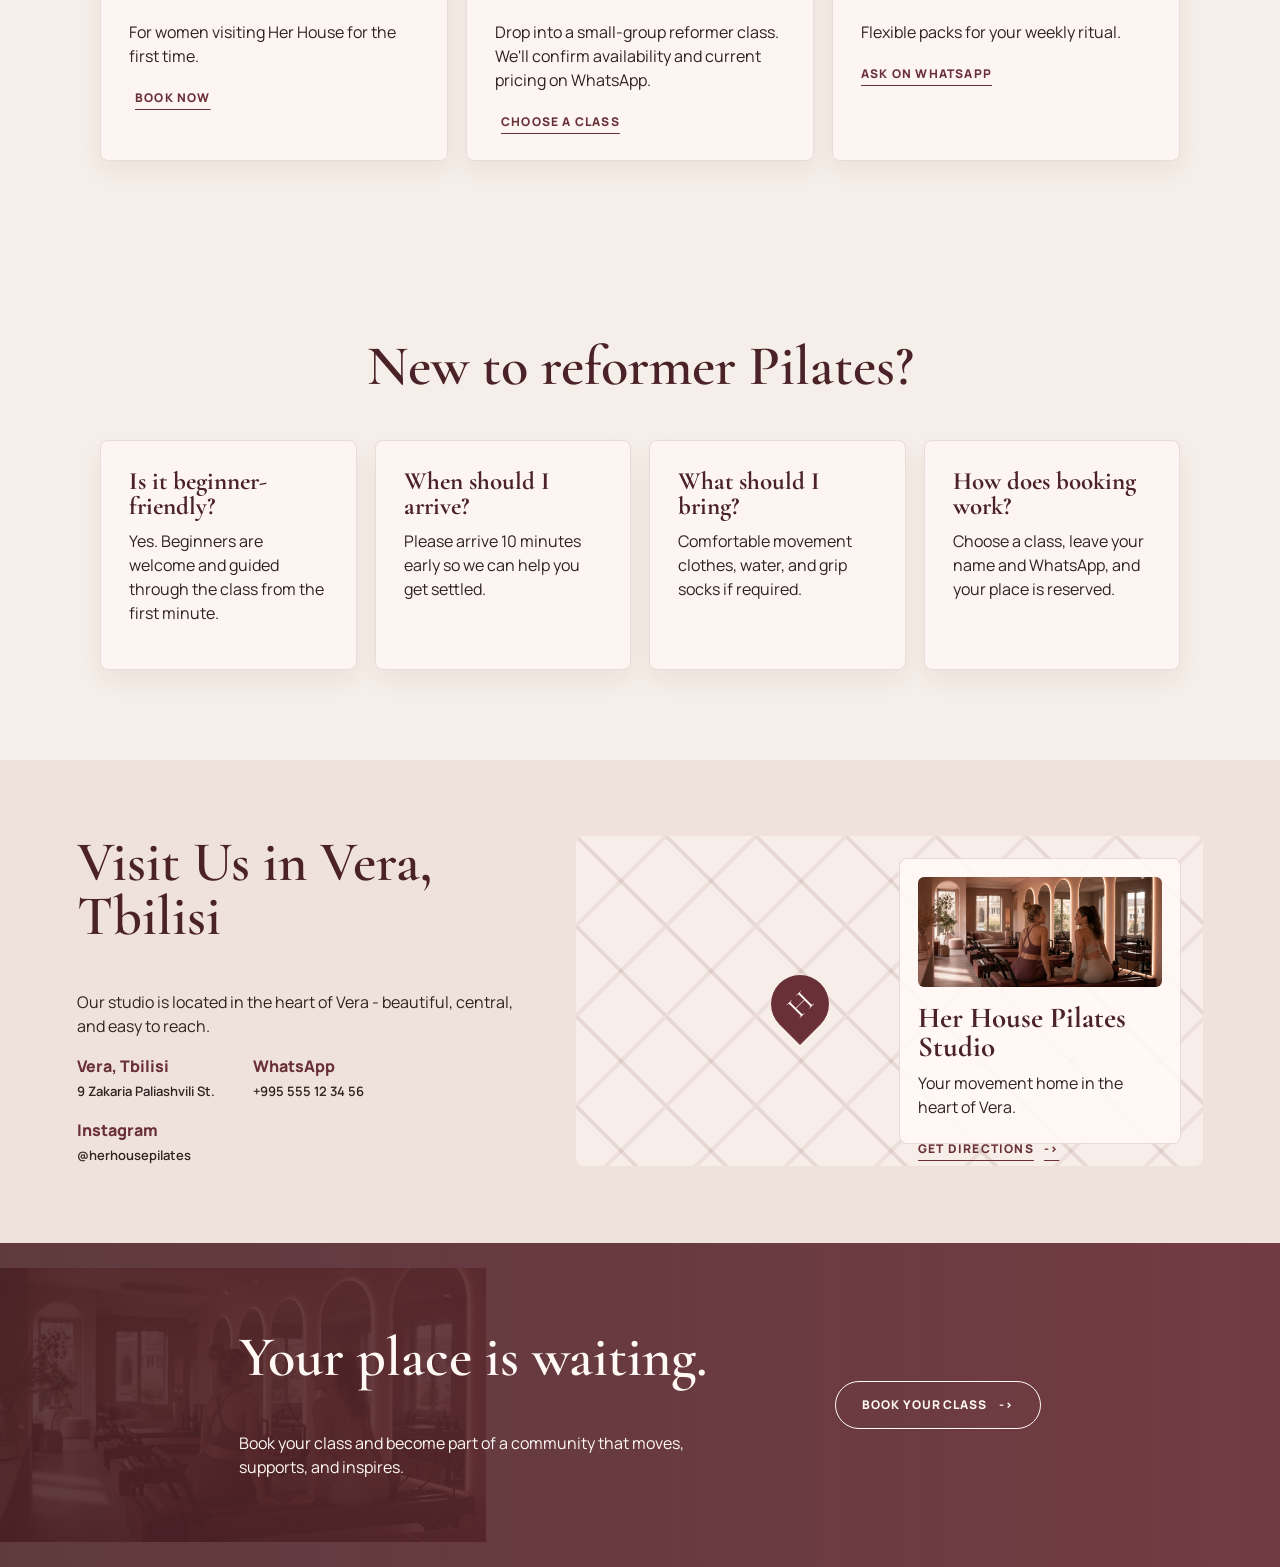
==== commit 9e550b08: "Split Her House into SEO pages and tighten booking UI" ====
--- a/index.html
+++ b/index.html
@@ -34,31 +34,31 @@
   </head>
   <body>
     <header class="site-header">
-      <a class="brand" href="#home" aria-label="Her House home">
+      <a class="brand" href="/" aria-label="Her House home">
         <span>HER HOUSE</span>
         <small>Pilates Studio</small>
       </a>
       <nav class="desktop-nav" aria-label="Primary navigation">
-        <a href="#home">Home</a>
-        <a href="#schedule">Schedule</a>
-        <a href="#prices">Prices</a>
-        <a href="#new-here">New Here</a>
-        <a href="#about">About</a>
-        <a href="#contact">Contact</a>
+        <a href="/">Home</a>
+        <a href="/schedule/">Schedule</a>
+        <a href="/prices/">Prices</a>
+        <a href="/new-here/">New Here</a>
+        <a href="/about/">About</a>
+        <a href="/contact/">Contact</a>
       </nav>
       <button class="nav-toggle" type="button" aria-label="Open menu" aria-expanded="false">
         <span></span><span></span><span></span>
       </button>
-      <button class="button button-solid header-cta" data-book-first>Book Your Class</button>
+      <button class="button button-solid header-cta" data-book-first><span class="full-label">Book Your Class</span><span class="short-label">Book</span></button>
     </header>
 
     <nav class="mobile-nav" aria-label="Mobile navigation">
-      <a href="#home">Home</a>
-      <a href="#schedule">Schedule</a>
-      <a href="#prices">Prices</a>
-      <a href="#new-here">New Here</a>
-      <a href="#about">About</a>
-      <a href="#contact">Contact</a>
+      <a href="/">Home</a>
+      <a href="/schedule/">Schedule</a>
+      <a href="/prices/">Prices</a>
+      <a href="/new-here/">New Here</a>
+      <a href="/about/">About</a>
+      <a href="/contact/">Contact</a>
     </nav>
 
     <main id="home">
@@ -69,14 +69,16 @@
           <p class="hero-text">Her House is a luxury women's wellness club and reformer Pilates studio in Vera, Tbilisi - created for movement, connection, rooftop sunsets, post-class chats, and a community of women who genuinely support each other.</p>
           <div class="hero-actions">
             <button class="button button-solid" data-book-first>Book Your Class <span aria-hidden="true">-></span></button>
-            <a class="button button-outline" href="#schedule">View Schedule</a>
+            <a class="button button-outline" href="/schedule/">View Schedule</a>
           </div>
           <div class="community-note">
             <div class="avatars" aria-hidden="true">
               <span></span><span></span><span></span><span></span>
             </div>
             <p>A community of women who show up for each other.</p>
-            <b aria-hidden="true">&lt;3</b>
+            <svg class="heart-mark" aria-hidden="true" viewBox="0 0 24 24">
+              <path d="M12 20.25c-.22 0-.44-.08-.61-.23C6.1 15.34 3 12.45 3 8.88 3 6.15 5.13 4 7.83 4c1.57 0 3.08.74 4.05 1.92C12.85 4.74 14.36 4 15.93 4 18.63 4 21 6.15 21 8.88c0 3.57-3.1 6.46-8.39 11.14-.17.15-.39.23-.61.23Z" fill="none" stroke="currentColor" stroke-width="1.7" stroke-linejoin="round"/>
+            </svg>
           </div>
         </div>
         <div class="hero-media">
@@ -87,7 +89,9 @@
       <section class="intro band" aria-labelledby="intro-title">
         <h2 id="intro-title">Beautiful space. Good energy. Amazing women.</h2>
         <p>At Her House, we move with intention, connect with each other, and create moments that go far beyond the workout. This is your space to feel strong, supported, and completely yourself.</p>
-        <span aria-hidden="true"><3</span>
+        <svg class="heart-mark" aria-hidden="true" viewBox="0 0 24 24">
+          <path d="M12 20.25c-.22 0-.44-.08-.61-.23C6.1 15.34 3 12.45 3 8.88 3 6.15 5.13 4 7.83 4c1.57 0 3.08.74 4.05 1.92C12.85 4.74 14.36 4 15.93 4 18.63 4 21 6.15 21 8.88c0 3.57-3.1 6.46-8.39 11.14-.17.15-.39.23-.61.23Z" fill="none" stroke="currentColor" stroke-width="1.7" stroke-linejoin="round"/>
+        </svg>
       </section>
 
       <section class="experience section" id="about" aria-labelledby="experience-title">
@@ -129,7 +133,7 @@
           <p class="eyebrow">Upcoming classes</p>
           <h2 id="schedule-title">Our Schedule</h2>
           <p>Move, connect, and feel your absolute best. Booking opens 7 days ahead and closes 24 hours before class.</p>
-          <a href="#schedule-list">View full schedule <span aria-hidden="true">-></span></a>
+          <a href="/schedule/">View full schedule <span aria-hidden="true">-></span></a>
         </div>
         <div class="class-list" id="schedule-list" aria-live="polite"></div>
       </section>
@@ -143,22 +147,22 @@
         </div>
         <div class="promise-grid">
           <article>
-            <span aria-hidden="true">♡</span>
+            <span aria-hidden="true">HE</span>
             <h3>Welcoming Space</h3>
             <p>Come as you are. We've got you.</p>
           </article>
           <article>
-            <span aria-hidden="true">◎</span>
+            <span aria-hidden="true">GU</span>
             <h3>Expert Guidance</h3>
             <p>Our instructors are here to support you.</p>
           </article>
           <article>
-            <span aria-hidden="true">☆</span>
+            <span aria-hidden="true">FE</span>
             <h3>Feel the Difference</h3>
             <p>Leave feeling stronger, lighter, and inspired.</p>
           </article>
         </div>
-        <a class="button button-outline" href="#booking-info">Learn More</a>
+        <a class="button button-outline" href="/new-here/">Learn More</a>
       </section>
 
       <section class="prices section" id="prices" aria-labelledby="prices-title">
@@ -173,8 +177,8 @@
           </article>
           <article>
             <h3>Single Class</h3>
-            <p class="price">Coming Soon</p>
-            <p>Drop into a small-group reformer class.</p>
+            <p class="price">Message Us</p>
+            <p>Drop into a small-group reformer class. We'll confirm availability and current pricing on WhatsApp.</p>
             <button class="text-button" data-book-first>Choose a class</button>
           </article>
           <article>
@@ -231,7 +235,7 @@
     <div class="modal" id="booking-modal" aria-hidden="true">
       <div class="modal-backdrop" data-close-modal></div>
       <section class="modal-panel" role="dialog" aria-modal="true" aria-labelledby="modal-title">
-        <button class="modal-close" type="button" aria-label="Close booking form" data-close-modal>×</button>
+        <button class="modal-close" type="button" aria-label="Close booking form" data-close-modal>&times;</button>
         <p class="eyebrow">Reserve your place</p>
         <h2 id="modal-title">Book Class</h2>
         <p id="selected-class">Choose a class from the schedule.</p>
--- a/styles.css
+++ b/styles.css
@@ -98,6 +98,10 @@
 
 .desktop-nav a:hover {
   border-color: var(--wine);
+}
+
+.short-label {
+  display: none;
 }
 
 .button {
@@ -309,6 +313,12 @@
 .band span {
   color: var(--burgundy);
   font-weight: 800;
+}
+
+.heart-mark {
+  width: 20px;
+  height: 20px;
+  color: var(--burgundy);
 }
 
 .section {
@@ -452,6 +462,7 @@
 
 .spaces {
   width: fit-content;
+  max-width: 100%;
   margin: 0;
   padding: 8px 20px;
   border-radius: 999px;
@@ -461,11 +472,13 @@
   font-weight: 900;
   letter-spacing: 0.08em;
   text-transform: uppercase;
+  line-height: 1.25;
 }
 
 .class-card .button {
   align-self: end;
   width: 100%;
+  min-height: 52px;
 }
 
 .class-card.is-closed {
@@ -645,6 +658,108 @@
   background:
     linear-gradient(90deg, rgba(74, 34, 39, 0.88), rgba(106, 48, 56, 0.94)),
     url("assets/hero-studio.png") left center / 38% auto no-repeat;
+}
+
+.page-hero {
+  display: grid;
+  grid-template-columns: minmax(0, 0.95fr) minmax(320px, 1.05fr);
+  gap: clamp(28px, 6vw, 76px);
+  align-items: center;
+  padding: clamp(58px, 8vw, 110px) clamp(20px, 6vw, 92px);
+  background: linear-gradient(90deg, var(--cream), #fff7f2);
+}
+
+.page-hero h1 {
+  font-size: clamp(54px, 6.4vw, 92px);
+}
+
+.page-hero p {
+  max-width: 680px;
+}
+
+.page-hero img {
+  width: 100%;
+  max-height: 560px;
+  object-fit: cover;
+  border-radius: 8px;
+  box-shadow: var(--shadow);
+}
+
+.page-content {
+  padding: clamp(48px, 7vw, 88px) clamp(20px, 6vw, 92px);
+}
+
+.content-grid {
+  display: grid;
+  grid-template-columns: repeat(3, 1fr);
+  gap: 18px;
+}
+
+.content-card,
+.seo-copy article,
+.booking-panel {
+  border: 1px solid rgba(106, 48, 56, 0.13);
+  border-radius: 8px;
+  background: rgba(255, 249, 245, 0.78);
+  box-shadow: 0 10px 24px rgba(74, 34, 39, 0.06);
+  padding: 28px;
+}
+
+.content-card h2,
+.content-card h3,
+.seo-copy h2,
+.booking-panel h2 {
+  font-size: clamp(28px, 3vw, 42px);
+}
+
+.seo-copy {
+  display: grid;
+  grid-template-columns: minmax(0, 0.9fr) minmax(280px, 0.55fr);
+  gap: clamp(24px, 5vw, 64px);
+  align-items: start;
+}
+
+.seo-copy .stack {
+  display: grid;
+  gap: 18px;
+}
+
+.booking-panel {
+  position: sticky;
+  top: 112px;
+}
+
+.page-schedule {
+  background:
+    linear-gradient(rgba(246, 238, 232, 0.94), rgba(246, 238, 232, 0.94)),
+    url("assets/hero-studio.png") right top / 48% auto no-repeat;
+}
+
+.page-schedule .class-list {
+  grid-template-columns: repeat(3, minmax(240px, 1fr));
+}
+
+.simple-list {
+  display: grid;
+  gap: 14px;
+  padding-left: 0;
+  list-style: none;
+}
+
+.simple-list li {
+  padding-left: 22px;
+  position: relative;
+}
+
+.simple-list li::before {
+  content: "";
+  position: absolute;
+  left: 0;
+  top: 0.72em;
+  width: 7px;
+  height: 7px;
+  border-radius: 999px;
+  background: var(--rose);
 }
 
 .final-cta h2,
@@ -847,13 +962,20 @@
 }
 
 @media (max-width: 820px) {
+  main {
+    display: flex;
+    flex-direction: column;
+  }
+
   body {
     padding-bottom: 74px;
   }
 
   .site-header {
+    grid-template-columns: 1fr auto auto;
     min-height: 72px;
     padding: 14px 18px;
+    gap: 10px;
   }
 
   .brand span {
@@ -865,7 +987,23 @@
   }
 
   .header-cta {
+    display: inline-flex;
+    min-height: 40px;
+    padding: 0 16px;
+    font-size: 11px;
+  }
+
+  .header-cta .full-label {
     display: none;
+  }
+
+  .header-cta .short-label {
+    display: inline;
+  }
+
+  .nav-toggle {
+    margin-left: 0;
+    order: 3;
   }
 
   .mobile-nav {
@@ -874,21 +1012,76 @@
   }
 
   .hero {
+    order: 1;
     grid-template-columns: 1fr;
     min-height: auto;
     max-height: none;
     background: var(--cream);
   }
 
+  .page-hero,
+  .seo-copy,
+  .content-grid {
+    grid-template-columns: 1fr;
+  }
+
+  .page-hero {
+    padding-top: 34px;
+  }
+
+  .page-hero h1 {
+    font-size: clamp(48px, 13vw, 62px);
+  }
+
+  .page-schedule .class-list {
+    grid-template-columns: 1fr;
+  }
+
+  .booking-panel {
+    position: static;
+  }
+
+  .schedule-wrap {
+    order: 2;
+  }
+
+  .intro {
+    order: 3;
+  }
+
+  .experience {
+    order: 4;
+  }
+
+  .new-here {
+    order: 5;
+  }
+
+  .prices {
+    order: 6;
+  }
+
+  .booking-info {
+    order: 7;
+  }
+
+  .contact {
+    order: 8;
+  }
+
+  .final-cta {
+    order: 9;
+  }
+
   .hero-copy {
     order: 2;
-    padding: 28px 20px 44px;
+    padding: 22px 20px 34px;
   }
 
   .hero-media {
     order: 1;
-    height: 42vh;
-    min-height: 280px;
+    height: 30vh;
+    min-height: 230px;
   }
 
   .hero-media::before {
@@ -899,7 +1092,19 @@
   }
 
   h1 {
-    font-size: clamp(48px, 13vw, 62px);
+    margin-bottom: 18px;
+    font-size: clamp(46px, 12vw, 56px);
+  }
+
+  .hero-text {
+    margin-bottom: 20px;
+    font-size: 15px;
+    line-height: 1.45;
+  }
+
+  .hero-actions .button-outline,
+  .community-note {
+    display: none;
   }
 
   .hero-actions .button {
@@ -924,9 +1129,14 @@
   }
 
   .schedule-wrap {
+    padding-top: 42px;
     background:
       linear-gradient(rgba(246, 238, 232, 0.93), rgba(246, 238, 232, 0.93)),
       url("assets/hero-studio.png") center / cover no-repeat;
+  }
+
+  .schedule-intro p {
+    max-width: none;
   }
 
   .new-here {
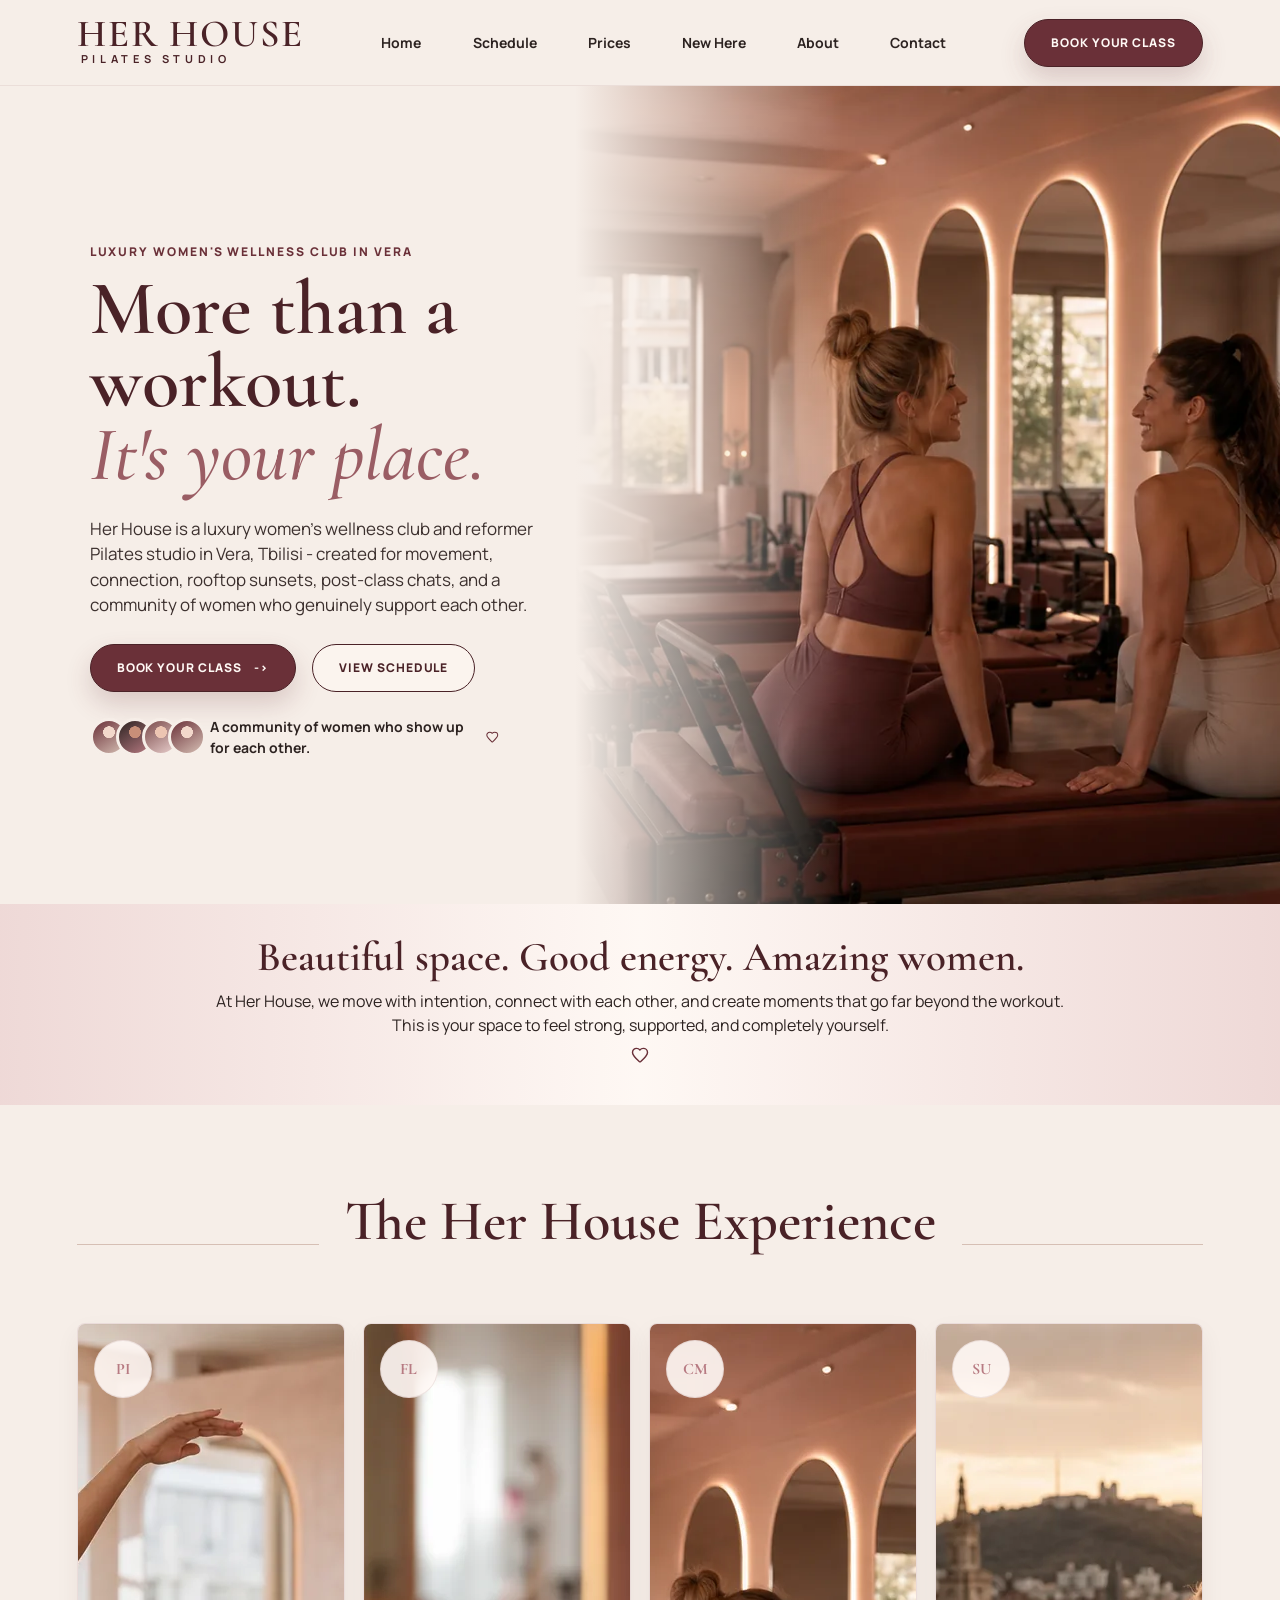
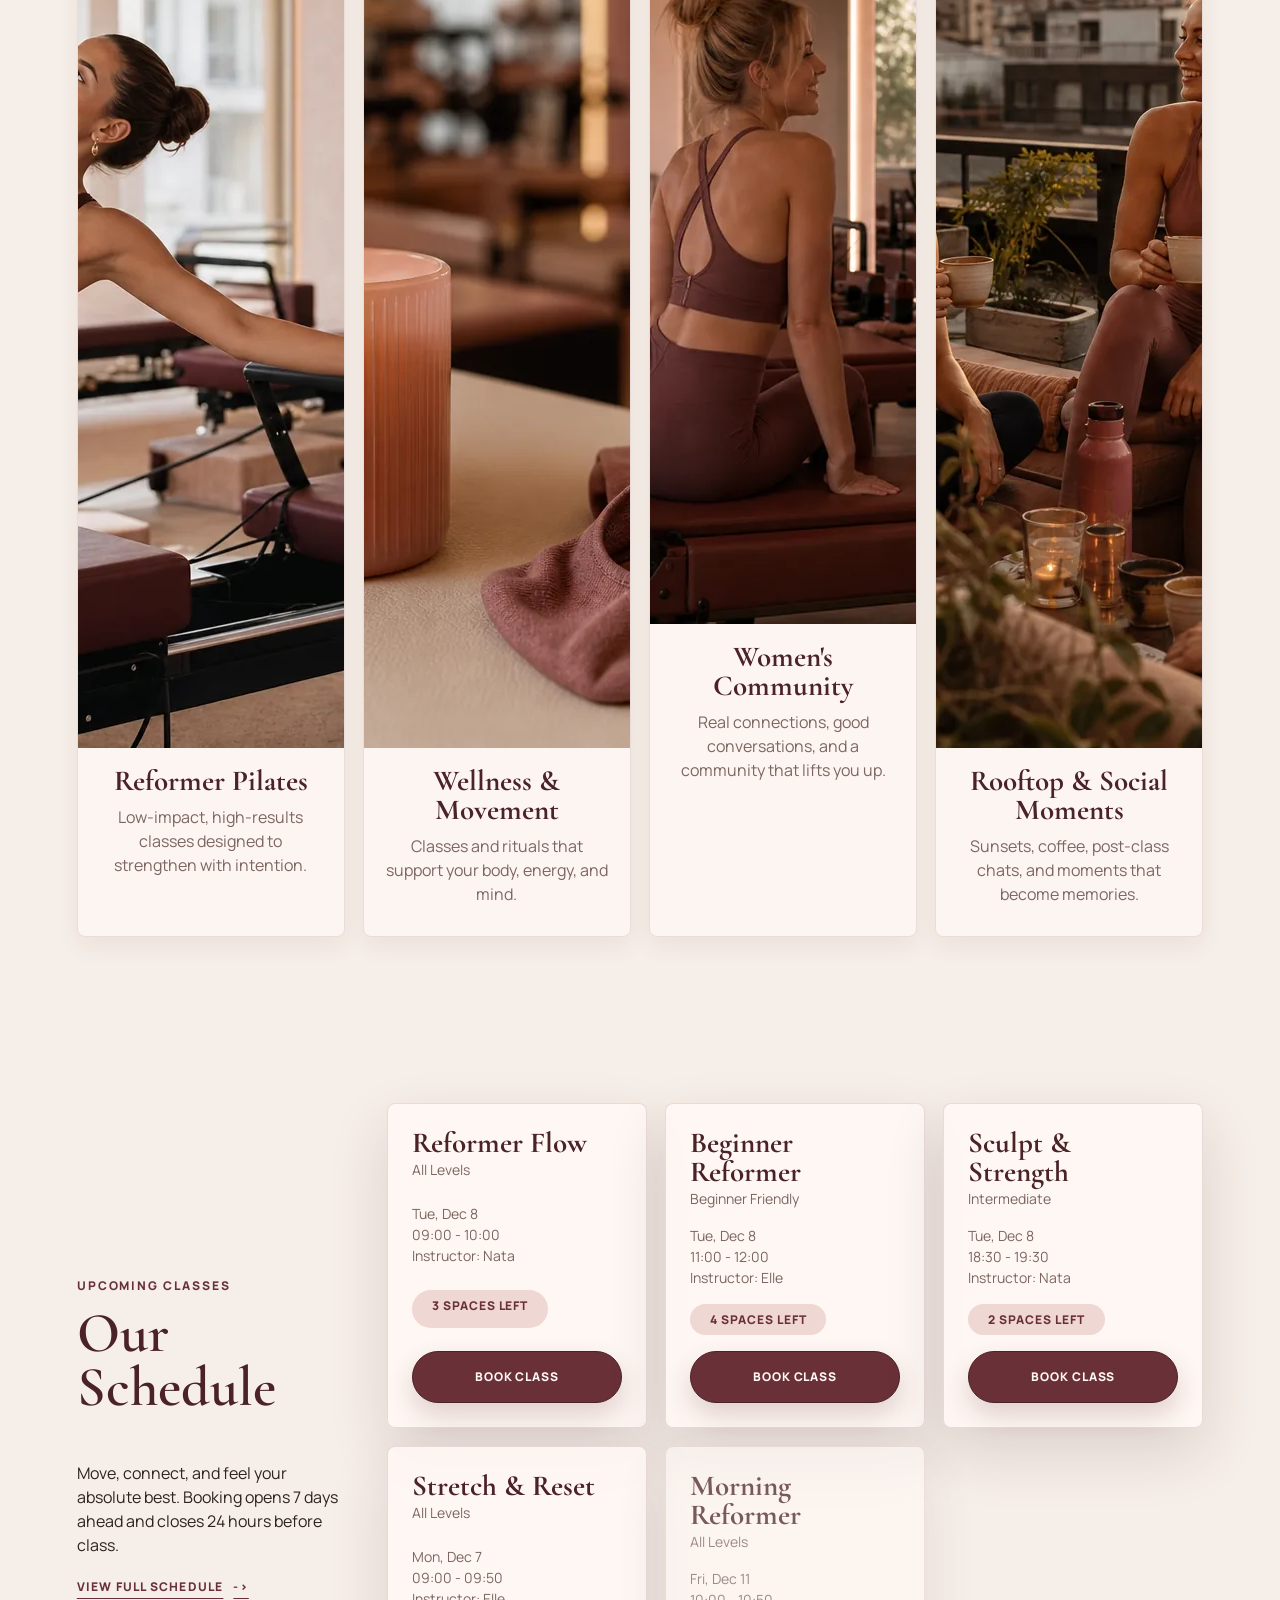
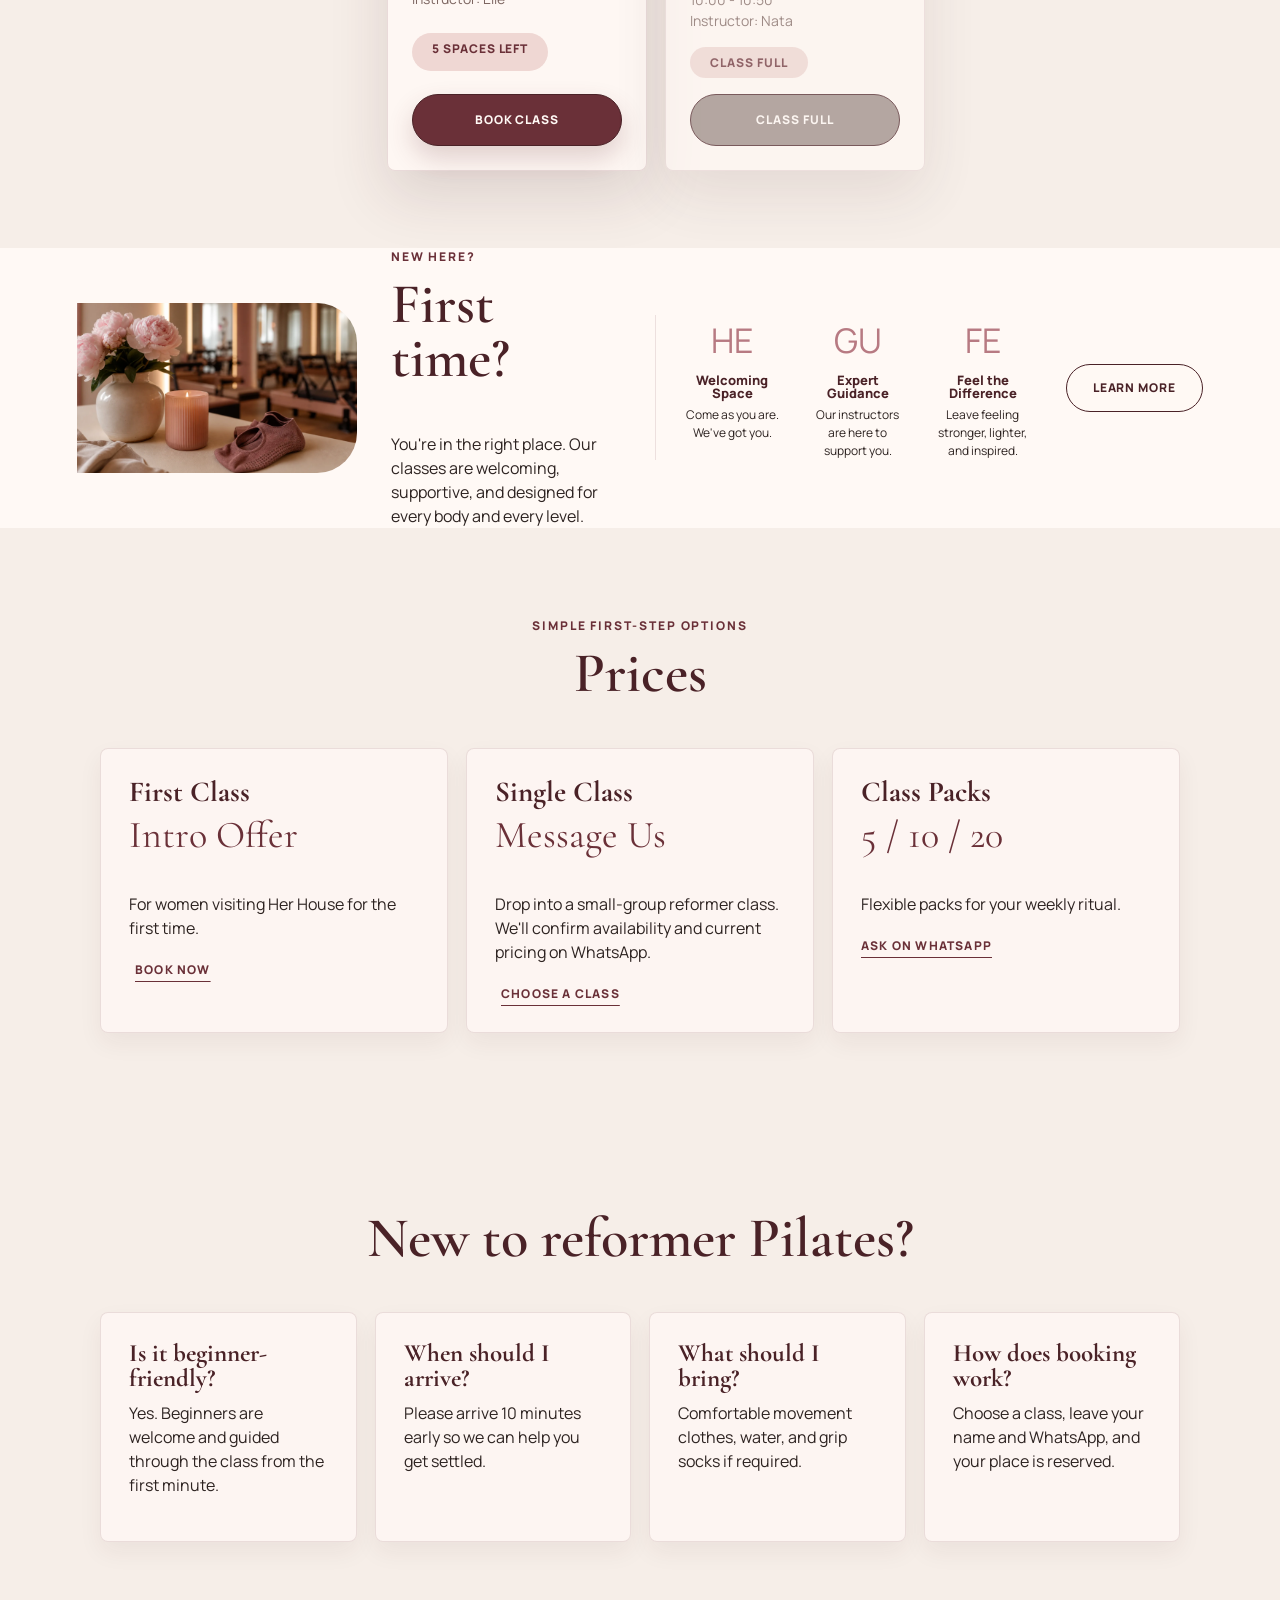
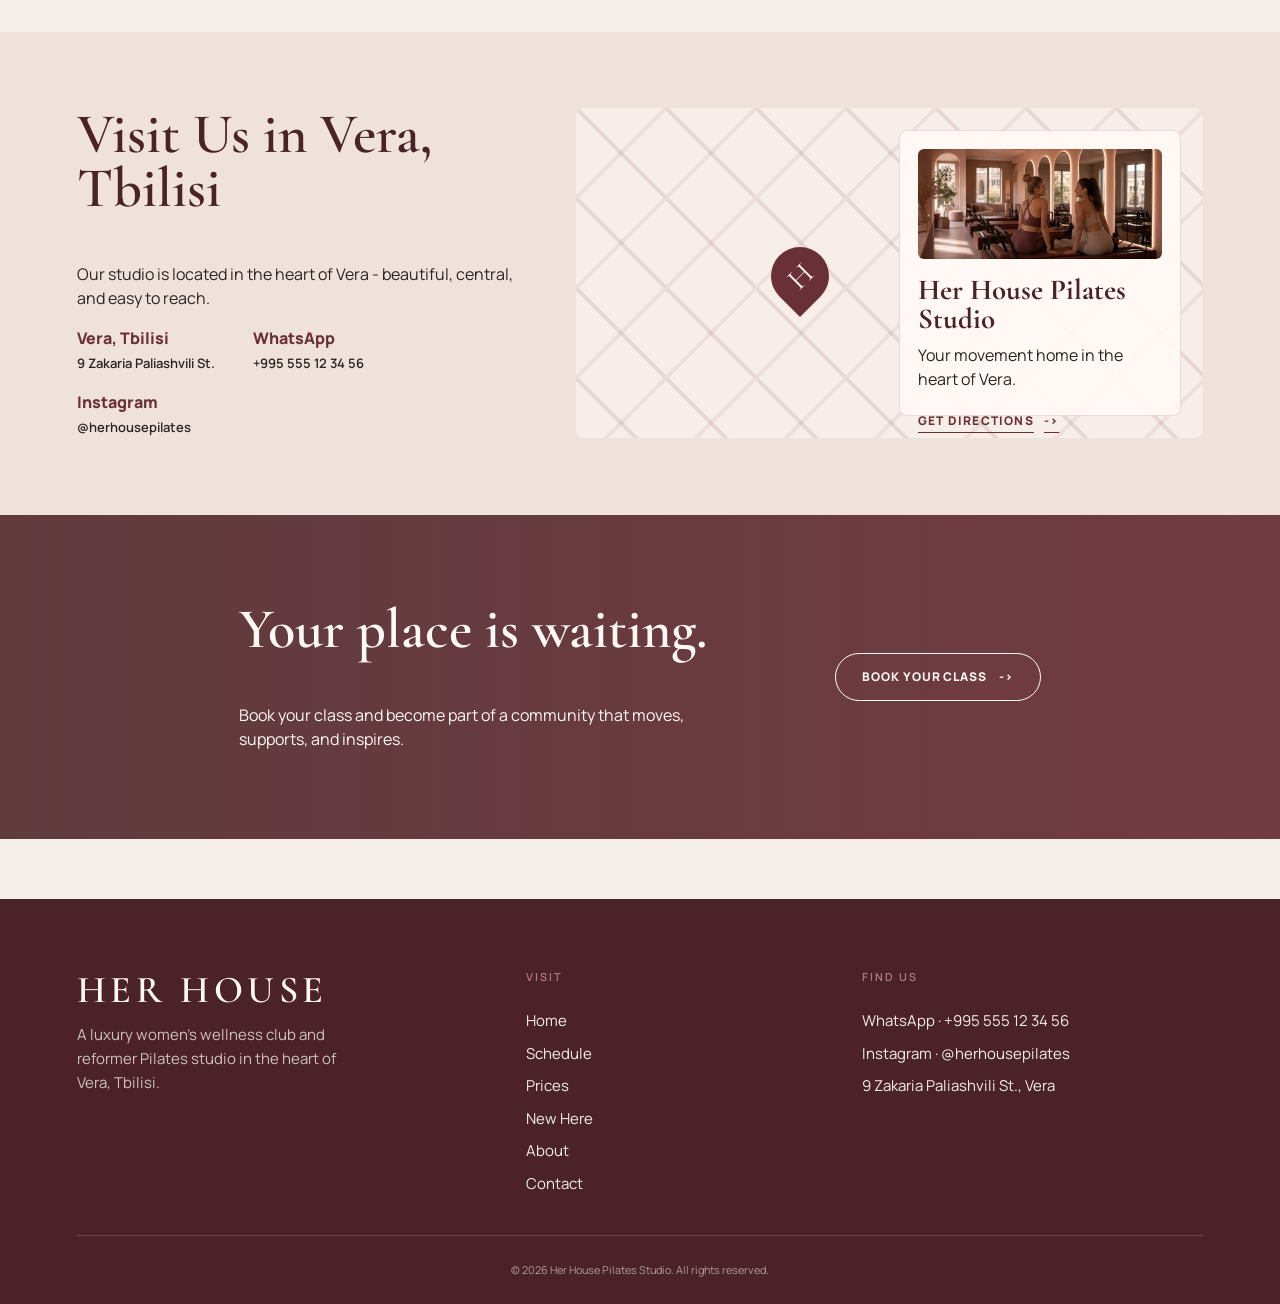
==== commit 4e824ea1: "Harden MVP: perf, SEO, a11y, and booking stopgap - Images: PNG → WebP (94-96% smaller, 1.8-2.2MB → 8" ====
--- a/index.html
+++ b/index.html
@@ -3,37 +3,135 @@
   <head>
     <meta charset="utf-8">
     <meta name="viewport" content="width=device-width, initial-scale=1">
+    <meta name="geo.region" content="GE-TB">
+    <meta name="geo.placename" content="Vera, Tbilisi">
     <title>Her House | Reformer Pilates & Women's Wellness Club in Vera, Tbilisi</title>
     <meta name="description" content="Her House is a luxury women's wellness club and reformer Pilates studio in Vera, Tbilisi. Book small-group Pilates classes in a beautiful, supportive space.">
     <meta property="og:title" content="Her House Pilates Studio">
+    <meta property="og:url" content="https://example.com/">
+    <meta property="og:type" content="website">
+    <meta property="og:locale" content="en_US">
+    <meta name="twitter:card" content="summary_large_image">
     <meta property="og:description" content="More than a workout. It's your place.">
-    <meta property="og:image" content="assets/hero-studio.png">
+    <meta property="og:image" content="assets/og/og-image.jpg">
+    <meta property="og:image:width" content="1200">
+    <meta property="og:image:height" content="630">
     <link rel="preconnect" href="https://fonts.googleapis.com">
     <link rel="preconnect" href="https://fonts.gstatic.com" crossorigin>
     <link href="https://fonts.googleapis.com/css2?family=Cormorant+Garamond:ital,wght@0,500;0,600;1,500&family=Manrope:wght@400;500;600;700&display=swap" rel="stylesheet">
     <link rel="stylesheet" href="styles.css">
-    <script type="application/ld+json">
+    <link rel="canonical" href="https://example.com/">
+    <script type="application/ld+json">{
+  "@context": "https://schema.org",
+  "@type": "LocalBusiness",
+  "@id": "https://example.com/#business",
+  "name": "Her House Pilates Studio",
+  "description": "A luxury women's wellness club and reformer Pilates studio in Vera, Tbilisi.",
+  "url": "https://example.com",
+  "telephone": "+995-555-123-456",
+  "priceRange": "$$",
+  "image": "https://example.com/assets/og/og-image.jpg",
+  "address": {
+    "@type": "PostalAddress",
+    "streetAddress": "9 Zakaria Paliashvili St.",
+    "addressLocality": "Tbilisi",
+    "addressRegion": "Vera",
+    "postalCode": "0179",
+    "addressCountry": "GE"
+  },
+  "geo": {
+    "@type": "GeoCoordinates",
+    "latitude": 41.7151,
+    "longitude": 44.7751
+  },
+  "openingHoursSpecification": [
+    {
+      "@type": "OpeningHoursSpecification",
+      "dayOfWeek": [
+        "Monday",
+        "Tuesday",
+        "Wednesday",
+        "Thursday",
+        "Friday"
+      ],
+      "opens": "07:00",
+      "closes": "21:00"
+    },
+    {
+      "@type": "OpeningHoursSpecification",
+      "dayOfWeek": [
+        "Saturday"
+      ],
+      "opens": "09:00",
+      "closes": "18:00"
+    }
+  ],
+  "sameAs": [
+    "https://instagram.com/herhousepilates"
+  ],
+  "hasOfferCatalog": {
+    "@type": "OfferCatalog",
+    "name": "Pilates Classes",
+    "itemListElement": [
       {
-        "@context": "https://schema.org",
-        "@type": "HealthClub",
-        "name": "Her House Pilates Studio",
-        "description": "Luxury women's wellness club and reformer Pilates studio in Vera, Tbilisi.",
-        "address": {
-          "@type": "PostalAddress",
-          "streetAddress": "9 Zakaria Paliashvili St.",
-          "addressLocality": "Tbilisi",
-          "addressRegion": "Vera",
-          "addressCountry": "GE"
-        },
-        "telephone": "+995555123456",
-        "url": "https://example.com",
-        "sameAs": ["https://instagram.com/herhousepilates"],
-        "priceRange": "$$"
-      }
-    </script>
+        "@type": "Offer",
+        "itemOffered": {
+          "@type": "Service",
+          "name": "Reformer Pilates Classes"
+        }
+      },
+      {
+        "@type": "Offer",
+        "itemOffered": {
+          "@type": "Service",
+          "name": "Beginner Reformer Classes"
+        }
+      }
+    ]
+  }
+}</script>
+    <script type="application/ld+json">{
+  "@context": "https://schema.org",
+  "@type": "FAQPage",
+  "mainEntity": [
+    {
+      "@type": "Question",
+      "name": "Is reformer Pilates beginner-friendly?",
+      "acceptedAnswer": {
+        "@type": "Answer",
+        "text": "Yes. Beginners are welcome and guided through the class from the first minute."
+      }
+    },
+    {
+      "@type": "Question",
+      "name": "When should I arrive for class?",
+      "acceptedAnswer": {
+        "@type": "Answer",
+        "text": "Please arrive 10 minutes early so we can help you get settled."
+      }
+    },
+    {
+      "@type": "Question",
+      "name": "What should I bring to class?",
+      "acceptedAnswer": {
+        "@type": "Answer",
+        "text": "Comfortable movement clothes, water, and grip socks if required."
+      }
+    },
+    {
+      "@type": "Question",
+      "name": "How does booking work?",
+      "acceptedAnswer": {
+        "@type": "Answer",
+        "text": "Choose a class, leave your name and WhatsApp, and your place is reserved."
+      }
+    }
+  ]
+}</script>
   </head>
   <body>
-    <header class="site-header">
+  <a class="skip-link" href="#main-content">Skip to main content</a>
+  <header class="site-header">
       <a class="brand" href="/" aria-label="Her House home">
         <span>HER HOUSE</span>
         <small>Pilates Studio</small>
@@ -61,7 +159,7 @@
       <a href="/contact/">Contact</a>
     </nav>
 
-    <main id="home">
+    <main id="main-content">
       <section class="hero" aria-labelledby="hero-title">
         <div class="hero-copy">
           <p class="eyebrow">Luxury women's wellness club in Vera</p>
@@ -82,7 +180,7 @@
           </div>
         </div>
         <div class="hero-media">
-          <img src="assets/hero-studio.png" alt="Women sitting together in a warm reformer Pilates studio">
+          <img src="assets/webp/hero-studio.webp" width="1600" height="900" loading="eager" fetchpriority="high" alt="Women sitting together in a warm reformer Pilates studio">
         </div>
       </section>
 
@@ -102,25 +200,25 @@
         </div>
         <div class="experience-grid">
           <article class="experience-card">
-            <img src="assets/reformer-class.png" alt="A woman stretching on a reformer Pilates machine">
+            <img src="assets/webp/reformer-class.webp" width="1536" height="1024" loading="lazy" alt="A woman stretching on a reformer Pilates machine">
             <div class="card-icon" aria-hidden="true">PI</div>
             <h3>Reformer Pilates</h3>
             <p>Low-impact, high-results classes designed to strengthen with intention.</p>
           </article>
           <article class="experience-card">
-            <img src="assets/studio-detail.png" alt="Warm studio details with flowers and wellness objects">
+            <img src="assets/webp/studio-detail.webp" width="1536" height="1024" loading="lazy" alt="Warm studio details with flowers and wellness objects">
             <div class="card-icon" aria-hidden="true">FL</div>
             <h3>Wellness & Movement</h3>
             <p>Classes and rituals that support your body, energy, and mind.</p>
           </article>
           <article class="experience-card">
-            <img src="assets/hero-studio.png" alt="Women talking in a reformer Pilates studio">
+            <img src="assets/webp/hero-studio.webp" width="1600" height="900" loading="lazy" alt="Women talking in a reformer Pilates studio">
             <div class="card-icon" aria-hidden="true">CM</div>
             <h3>Women's Community</h3>
             <p>Real connections, good conversations, and a community that lifts you up.</p>
           </article>
           <article class="experience-card">
-            <img src="assets/rooftop-social.png" alt="Women enjoying a rooftop wellness moment at sunset">
+            <img src="assets/webp/rooftop-social.webp" width="1536" height="1024" loading="lazy" alt="Women enjoying a rooftop wellness moment at sunset">
             <div class="card-icon" aria-hidden="true">SU</div>
             <h3>Rooftop & Social Moments</h3>
             <p>Sunsets, coffee, post-class chats, and moments that become memories.</p>
@@ -136,10 +234,11 @@
           <a href="/schedule/">View full schedule <span aria-hidden="true">-></span></a>
         </div>
         <div class="class-list" id="schedule-list" aria-live="polite"></div>
+      <noscript><div class="noscript-fallback"><p>JavaScript is required to view the live class schedule.</p><p>Please call or message us on <a href="https://wa.me/995555123456">WhatsApp · +995 555 12 34 56</a> to book your class.</p></div></noscript>
       </section>
 
       <section class="new-here" id="new-here" aria-labelledby="new-here-title">
-        <img src="assets/studio-detail.png" alt="Her House studio detail with flowers and candle">
+        <img src="assets/webp/studio-detail.webp" width="1536" height="1024" loading="lazy" alt="Her House studio detail with flowers and candle">
         <div class="new-here-copy">
           <p class="eyebrow">New here?</p>
           <h2 id="new-here-title">First time?</h2>
@@ -213,7 +312,7 @@
         <div class="map-card" aria-label="Map preview of Her House in Vera">
           <div class="map-pin">H</div>
           <div class="studio-card">
-            <img src="assets/hero-studio.png" alt="Her House studio interior">
+            <img src="assets/webp/hero-studio.webp" width="1600" height="900" loading="lazy" alt="Her House studio interior">
             <h3>Her House Pilates Studio</h3>
             <p>Your movement home in the heart of Vera.</p>
             <a href="https://maps.google.com/?q=Vera%2C%20Tbilisi">Get directions <span aria-hidden="true">-></span></a>
@@ -230,7 +329,33 @@
       </section>
     </main>
 
-    <button class="sticky-book" data-book-first>Book Your Class</button>
+    <footer class="site-footer">
+    <div class="footer-inner">
+      <div class="footer-brand">
+        <span class="footer-brand-mark">HER HOUSE</span>
+        <p>A luxury women's wellness club and reformer Pilates studio in the heart of Vera, Tbilisi.</p>
+      </div>
+      <nav class="footer-nav" aria-label="Footer navigation">
+        <h3>Visit</h3>
+        <a href="/">Home</a>
+        <a href="/schedule/">Schedule</a>
+        <a href="/prices/">Prices</a>
+        <a href="/new-here/">New Here</a>
+        <a href="/about/">About</a>
+        <a href="/contact/">Contact</a>
+      </nav>
+      <div class="footer-contact">
+        <h3>Find us</h3>
+        <a href="https://wa.me/995555123456">WhatsApp · +995 555 12 34 56</a>
+        <a href="https://instagram.com/herhousepilates">Instagram · @herhousepilates</a>
+        <a href="https://maps.google.com/?q=Vera%2C%20Tbilisi">9 Zakaria Paliashvili St., Vera</a>
+      </div>
+    </div>
+    <div class="footer-bottom">
+      <small>© 2026 Her House Pilates Studio. All rights reserved.</small>
+    </div>
+  </footer>
+  <button class="sticky-book" data-book-first>Book Your Class</button>
 
     <div class="modal" id="booking-modal" aria-hidden="true">
       <div class="modal-backdrop" data-close-modal></div>
@@ -241,8 +366,8 @@
         <p id="selected-class">Choose a class from the schedule.</p>
         <form id="booking-form">
           <input type="hidden" name="classId" id="class-id">
-          <label>Full name<input name="name" autocomplete="name" required></label>
-          <label>WhatsApp number<input name="whatsapp" autocomplete="tel" inputmode="tel" required placeholder="+995 555 12 34 56"></label>
+          <label for="booking-name">Full name<input id="booking-name" name="name" autocomplete="name" required></label>
+          <label for="booking-whatsapp">WhatsApp number<input id="booking-whatsapp" name="whatsapp" autocomplete="tel" inputmode="tel" required placeholder="+995 555 12 34 56"></label>
           <label class="checkbox"><input type="checkbox" name="firstTime"> First time at Her House?</label>
           <label>Notes for instructor<textarea name="notes" rows="3" placeholder="Injury, pregnancy, or anything you'd like us to know"></textarea></label>
           <label class="checkbox"><input type="checkbox" required> I understand the booking and cancellation policy.</label>
--- a/styles.css
+++ b/styles.css
@@ -1210,3 +1210,198 @@
     padding: 28px 20px;
   }
 }
+
+/* ---- Skip link (a11y) ---- */
+.skip-link {
+  position: absolute;
+  left: -9999px;
+  top: 0;
+  z-index: 100;
+  background: var(--burgundy);
+  color: var(--white);
+  padding: 12px 18px;
+  border-radius: 0 0 8px 0;
+  font-weight: 600;
+  text-decoration: none;
+}
+.skip-link:focus {
+  left: 0;
+  outline: 2px solid var(--rose);
+  outline-offset: 2px;
+}
+
+/* ---- Footer ---- */
+.site-footer {
+  margin-top: 60px;
+  background: var(--wine);
+  color: var(--cream);
+  padding: clamp(40px, 6vw, 72px) clamp(20px, 6vw, 92px) 24px;
+}
+.footer-inner {
+  display: grid;
+  grid-template-columns: 1.4fr 1fr 1.2fr;
+  gap: clamp(28px, 4vw, 60px);
+  max-width: 1200px;
+  margin: 0 auto;
+}
+.footer-brand-mark {
+  font-family: var(--serif);
+  font-size: clamp(28px, 3vw, 38px);
+  font-weight: 600;
+  letter-spacing: 0.12em;
+  color: var(--white);
+  text-transform: uppercase;
+  line-height: 1;
+  display: block;
+  margin-bottom: 14px;
+}
+.footer-brand p {
+  color: rgba(246, 238, 232, 0.78);
+  font-size: 15px;
+  line-height: 1.6;
+  max-width: 32ch;
+}
+.footer-nav h3,
+.footer-contact h3 {
+  font-family: var(--sans);
+  font-size: 11px;
+  letter-spacing: 0.18em;
+  text-transform: uppercase;
+  color: var(--rose);
+  margin: 0 0 18px;
+  font-weight: 600;
+}
+.footer-nav {
+  display: flex;
+  flex-direction: column;
+  gap: 10px;
+}
+.footer-nav a,
+.footer-contact a {
+  color: var(--cream);
+  font-size: 15px;
+  line-height: 1.5;
+  transition: color 0.2s ease;
+}
+.footer-nav a:hover,
+.footer-contact a:hover {
+  color: var(--white);
+  text-decoration: underline;
+  text-underline-offset: 4px;
+}
+.footer-contact {
+  display: flex;
+  flex-direction: column;
+  gap: 10px;
+}
+.footer-bottom {
+  max-width: 1200px;
+  margin: 40px auto 0;
+  padding-top: 24px;
+  border-top: 1px solid rgba(246, 238, 232, 0.16);
+  text-align: center;
+  color: rgba(246, 238, 232, 0.6);
+  font-size: 13px;
+}
+
+@media (max-width: 720px) {
+  .footer-inner {
+    grid-template-columns: 1fr;
+    gap: 32px;
+  }
+  .site-footer {
+    padding-bottom: 100px; /* room for sticky-book */
+  }
+}
+
+.noscript-fallback {
+  padding: 24px;
+  background: var(--blush);
+  color: var(--wine);
+  border-radius: 12px;
+  text-align: center;
+  margin: 24px auto;
+  max-width: 600px;
+}
+.noscript-fallback a {
+  color: var(--burgundy);
+  font-weight: 600;
+  text-decoration: underline;
+}
+
+/* Hours list (contact) */
+.hours-list {
+  list-style: none;
+  padding: 0;
+  margin: 0 0 12px;
+  display: grid;
+  gap: 6px;
+}
+.hours-list li {
+  display: flex;
+  justify-content: space-between;
+  gap: 12px;
+  padding: 8px 0;
+  border-bottom: 1px solid rgba(106, 48, 56, 0.12);
+  font-size: 15px;
+  color: var(--text);
+}
+.hours-list li:last-child {
+  border-bottom: 0;
+}
+.muted {
+  color: var(--muted);
+  font-size: 14px;
+  font-style: italic;
+}
+
+/* Schedule legend */
+.schedule-legend {
+  margin: 40px auto 0;
+  max-width: 1100px;
+  padding: 0 clamp(20px, 6vw, 92px);
+}
+.schedule-legend h2 {
+  font-family: var(--serif);
+  font-size: clamp(24px, 2.6vw, 32px);
+  color: var(--wine);
+  margin: 0 0 18px;
+}
+.legend-grid {
+  list-style: none;
+  padding: 0;
+  margin: 0;
+  display: grid;
+  grid-template-columns: repeat(auto-fit, minmax(220px, 1fr));
+  gap: 20px;
+}
+.legend-grid li {
+  background: var(--white);
+  border: 1px solid rgba(214, 191, 180, 0.7);
+  border-radius: 12px;
+  padding: 18px;
+  display: flex;
+  flex-direction: column;
+  gap: 10px;
+}
+.legend-grid p {
+  font-size: 14px;
+  color: var(--muted);
+  margin: 0;
+}
+.legend-swatch {
+  align-self: flex-start;
+  font-family: var(--sans);
+  font-size: 12px;
+  font-weight: 700;
+  letter-spacing: 0.08em;
+  text-transform: uppercase;
+  padding: 8px 16px;
+  border-radius: 999px;
+  background: var(--burgundy);
+  color: var(--white);
+}
+.legend-swatch.is-closed {
+  background: rgba(106, 48, 56, 0.18);
+  color: var(--wine);
+}
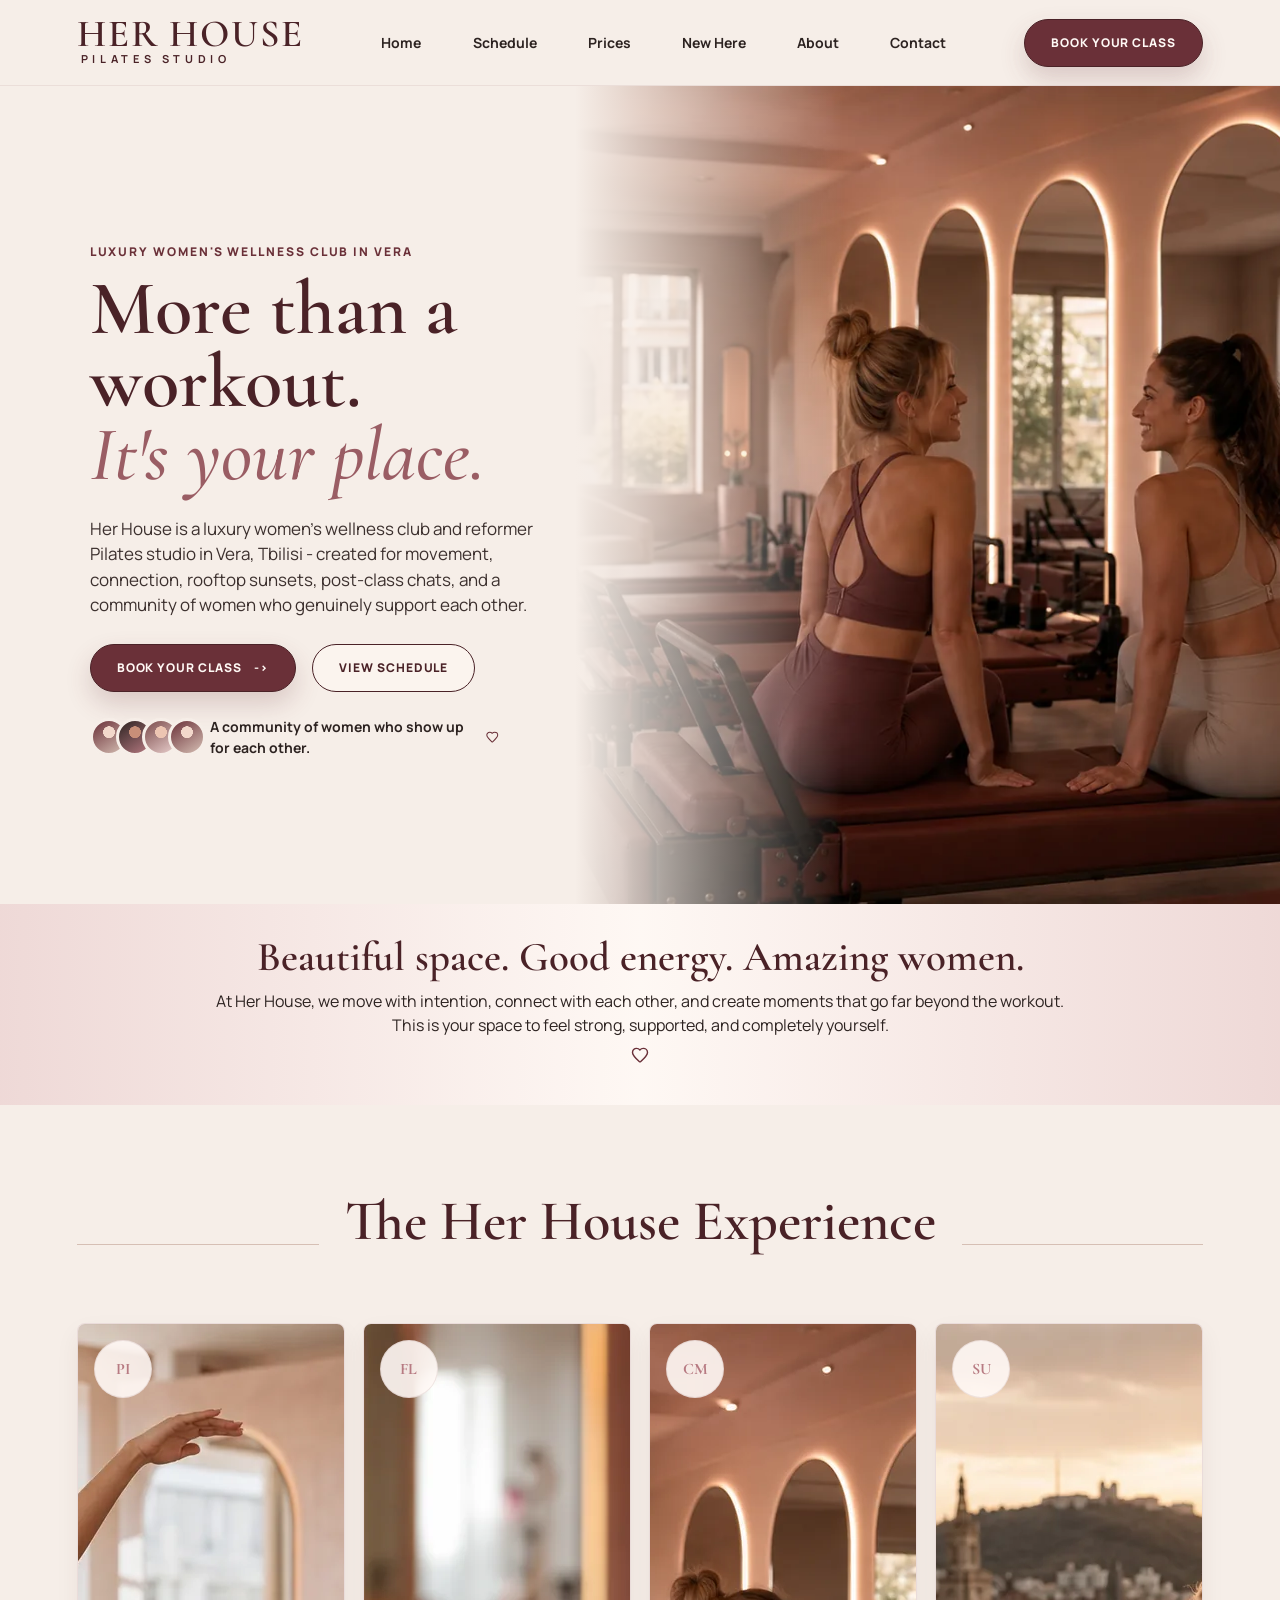
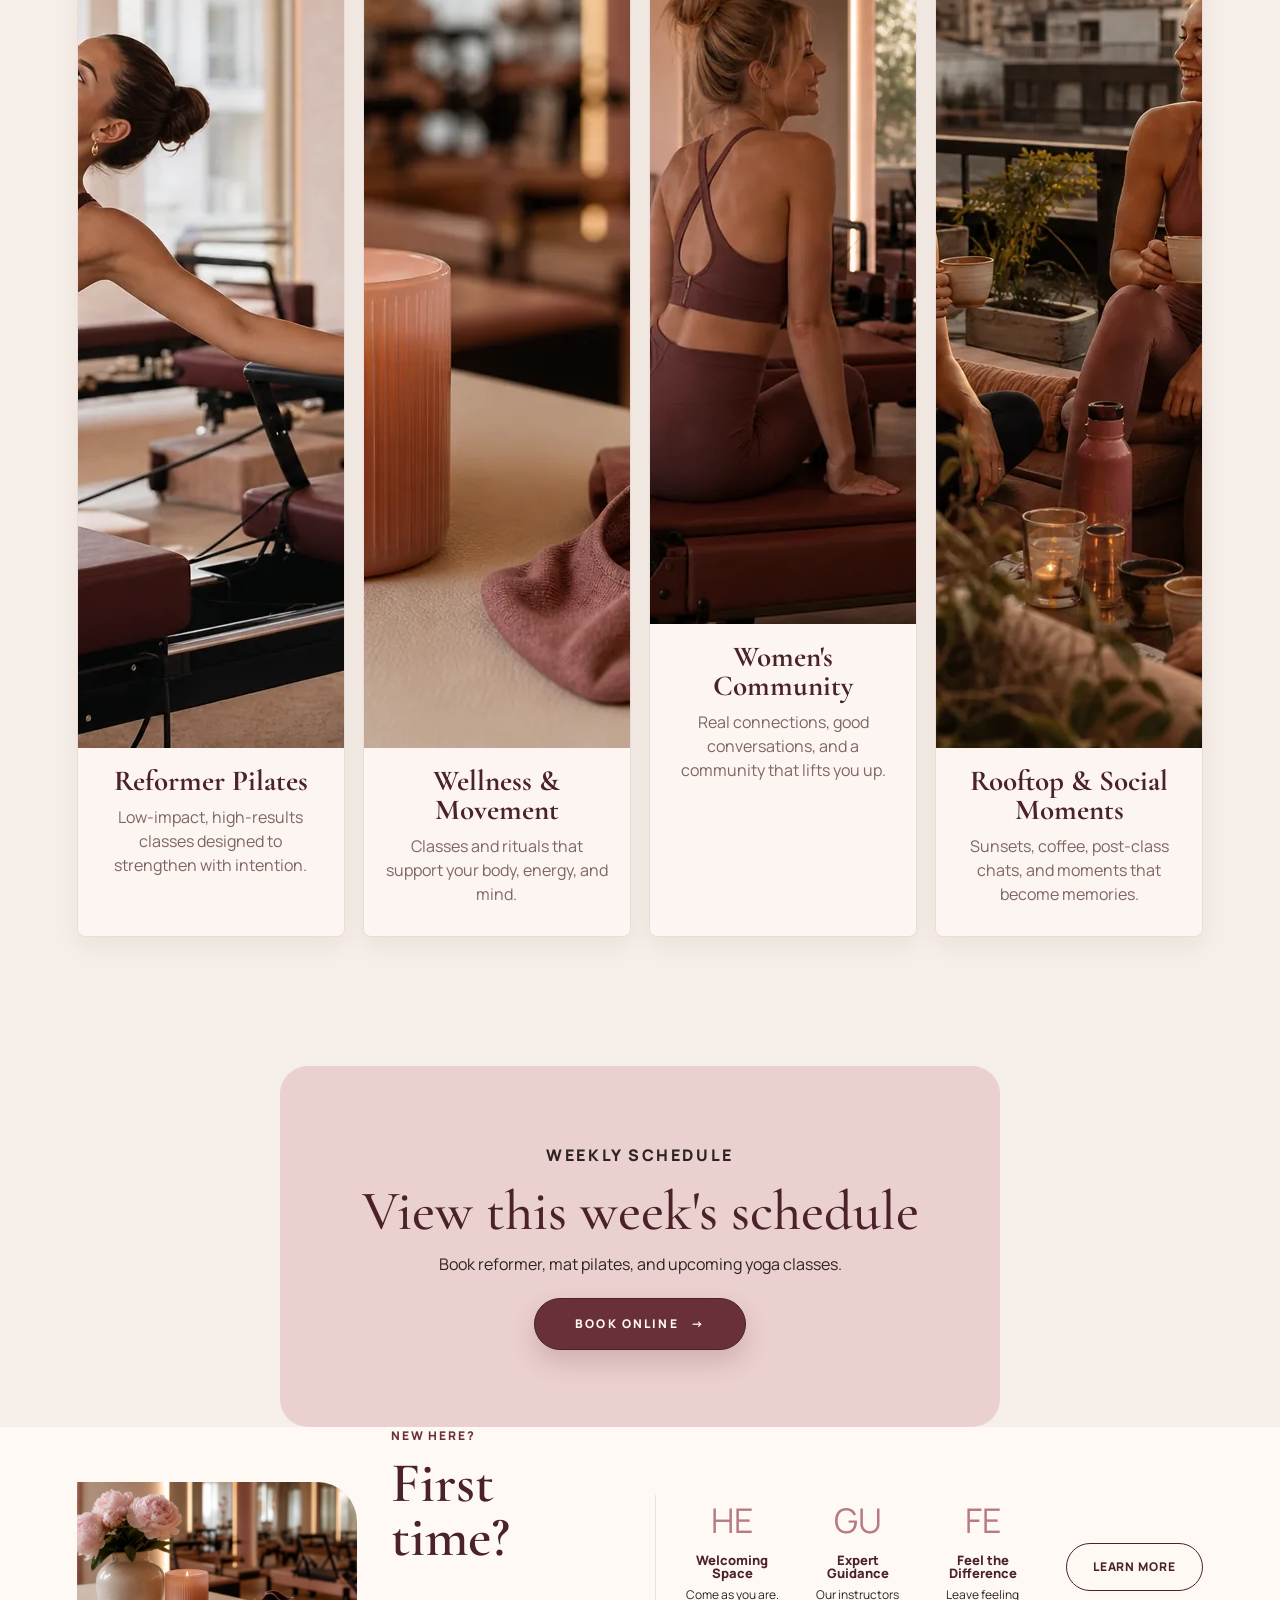
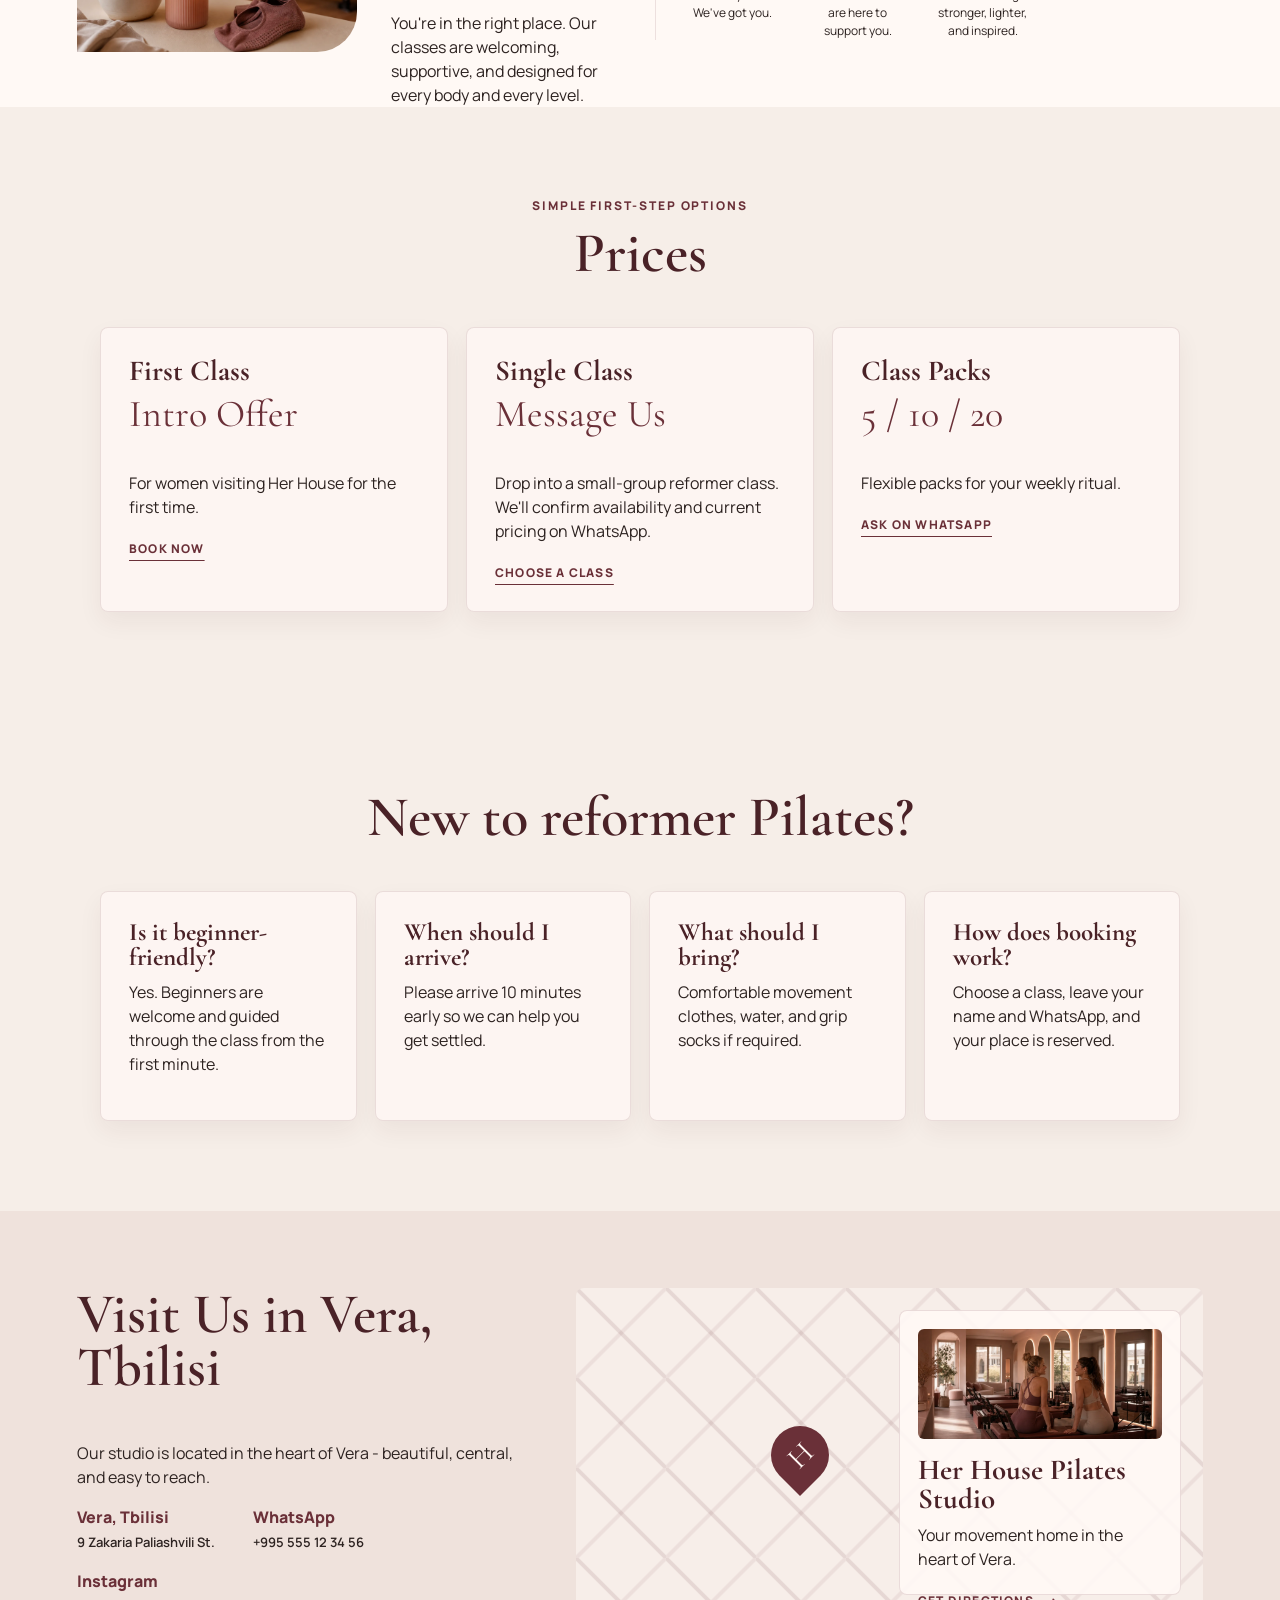
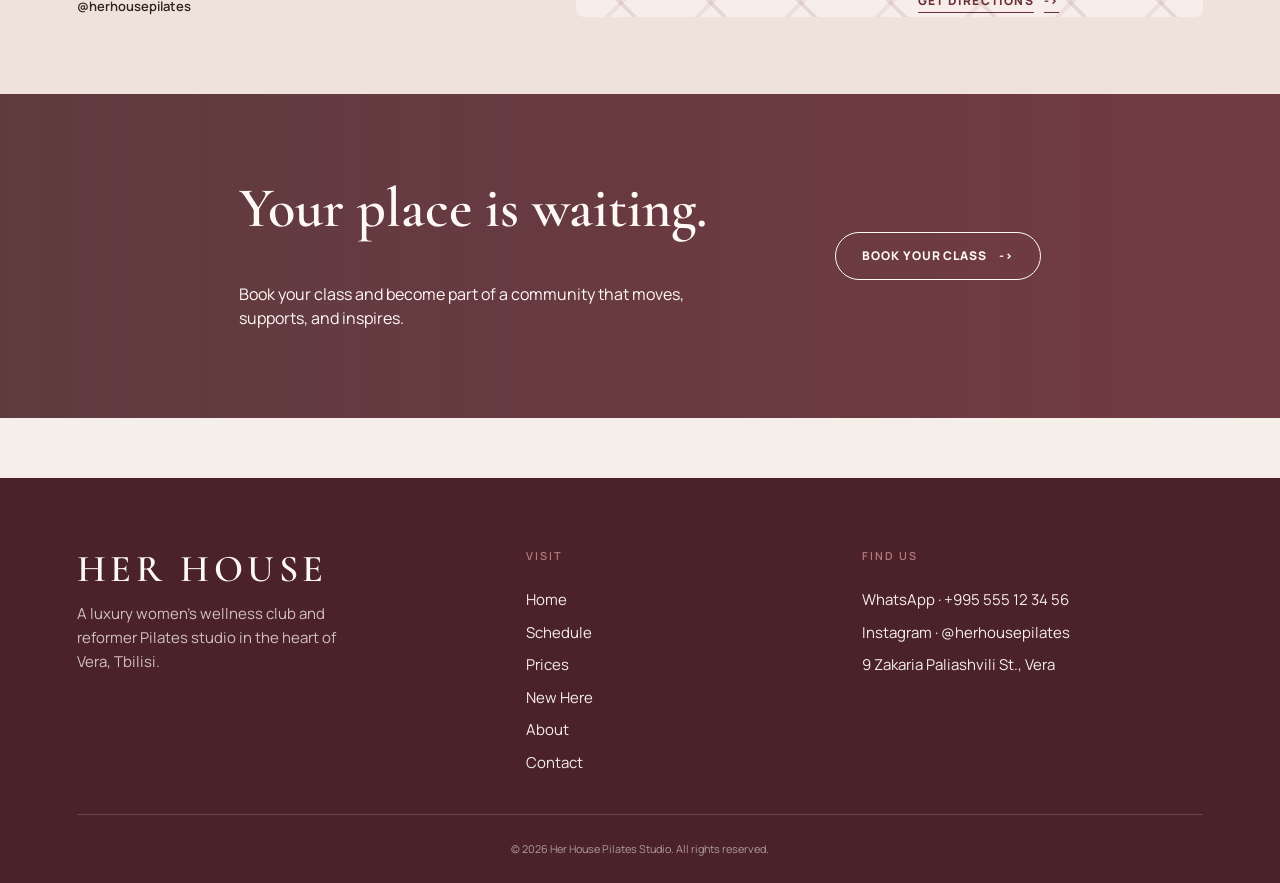
==== commit 4f01db9d: "Schedule page: one source of truth, Tbilisi time, 4 named states Cleanup commit per Phase 1 spec. /s" ====
--- a/index.html
+++ b/index.html
@@ -147,7 +147,7 @@
       <button class="nav-toggle" type="button" aria-label="Open menu" aria-expanded="false">
         <span></span><span></span><span></span>
       </button>
-      <button class="button button-solid header-cta" data-book-first><span class="full-label">Book Your Class</span><span class="short-label">Book</span></button>
+      <a class="button button-solid header-cta" href="/schedule/"><span class="full-label">Book Your Class</span><span class="short-label">Book</span></a>
     </header>
 
     <nav class="mobile-nav" aria-label="Mobile navigation">
@@ -166,7 +166,7 @@
           <h1 id="hero-title">More than a workout.<br><em>It's your place.</em></h1>
           <p class="hero-text">Her House is a luxury women's wellness club and reformer Pilates studio in Vera, Tbilisi - created for movement, connection, rooftop sunsets, post-class chats, and a community of women who genuinely support each other.</p>
           <div class="hero-actions">
-            <button class="button button-solid" data-book-first>Book Your Class <span aria-hidden="true">-></span></button>
+            <a class="button button-solid" href="/schedule/">Book Your Class <span aria-hidden="true">-></span></a>
             <a class="button button-outline" href="/schedule/">View Schedule</a>
           </div>
           <div class="community-note">
@@ -226,15 +226,11 @@
         </div>
       </section>
 
-      <section class="schedule-wrap" id="schedule" aria-labelledby="schedule-title">
-        <div class="schedule-intro">
-          <p class="eyebrow">Upcoming classes</p>
-          <h2 id="schedule-title">Our Schedule</h2>
-          <p>Move, connect, and feel your absolute best. Booking opens 7 days ahead and closes 24 hours before class.</p>
-          <a href="/schedule/">View full schedule <span aria-hidden="true">-></span></a>
-        </div>
-        <div class="class-list" id="schedule-list" aria-live="polite"></div>
-      <noscript><div class="noscript-fallback"><p>JavaScript is required to view the live class schedule.</p><p>Please call or message us on <a href="https://wa.me/995555123456">WhatsApp · +995 555 12 34 56</a> to book your class.</p></div></noscript>
+      <section class="schedule-cta-card" id="schedule" aria-labelledby="schedule-cta-title">
+        <p class="eyebrow">Weekly schedule</p>
+        <h2 id="schedule-cta-title">View this week's schedule</h2>
+        <p>Book reformer, mat pilates, and upcoming yoga classes.</p>
+        <a class="button button-solid" href="/schedule/">Book Online <span aria-hidden="true">→</span></a>
       </section>
 
       <section class="new-here" id="new-here" aria-labelledby="new-here-title">
@@ -272,13 +268,13 @@
             <h3>First Class</h3>
             <p class="price">Intro Offer</p>
             <p>For women visiting Her House for the first time.</p>
-            <button class="text-button" data-book-first>Book now</button>
+            <a class="text-button" href="/schedule/">Book now</a>
           </article>
           <article>
             <h3>Single Class</h3>
             <p class="price">Message Us</p>
             <p>Drop into a small-group reformer class. We'll confirm availability and current pricing on WhatsApp.</p>
-            <button class="text-button" data-book-first>Choose a class</button>
+            <a class="text-button" href="/schedule/">Choose a class</a>
           </article>
           <article>
             <h3>Class Packs</h3>
@@ -325,7 +321,7 @@
           <h2>Your place is waiting.</h2>
           <p>Book your class and become part of a community that moves, supports, and inspires.</p>
         </div>
-        <button class="button button-outline light" data-book-first>Book Your Class <span aria-hidden="true">-></span></button>
+        <a class="button button-outline light" href="/schedule/">Book Your Class <span aria-hidden="true">-></span></a>
       </section>
     </main>
 
@@ -355,28 +351,5 @@
       <small>© 2026 Her House Pilates Studio. All rights reserved.</small>
     </div>
   </footer>
-  <button class="sticky-book" data-book-first>Book Your Class</button>
-
-    <div class="modal" id="booking-modal" aria-hidden="true">
-      <div class="modal-backdrop" data-close-modal></div>
-      <section class="modal-panel" role="dialog" aria-modal="true" aria-labelledby="modal-title">
-        <button class="modal-close" type="button" aria-label="Close booking form" data-close-modal>&times;</button>
-        <p class="eyebrow">Reserve your place</p>
-        <h2 id="modal-title">Book Class</h2>
-        <p id="selected-class">Choose a class from the schedule.</p>
-        <form id="booking-form">
-          <input type="hidden" name="classId" id="class-id">
-          <label for="booking-name">Full name<input id="booking-name" name="name" autocomplete="name" required></label>
-          <label for="booking-whatsapp">WhatsApp number<input id="booking-whatsapp" name="whatsapp" autocomplete="tel" inputmode="tel" required placeholder="+995 555 12 34 56"></label>
-          <label class="checkbox"><input type="checkbox" name="firstTime"> First time at Her House?</label>
-          <label>Notes for instructor<textarea name="notes" rows="3" placeholder="Injury, pregnancy, or anything you'd like us to know"></textarea></label>
-          <label class="checkbox"><input type="checkbox" required> I understand the booking and cancellation policy.</label>
-          <button class="button button-solid" type="submit">Confirm Booking</button>
-        </form>
-      </section>
-    </div>
-
-    <div class="toast" id="toast" role="status" aria-live="polite"></div>
-    <script src="script.js"></script>
-  </body>
-</html>
+  <script src="schedule-data.js"></script>
+  <script src="script.js"></script>
--- a/styles.css
+++ b/styles.css
@@ -431,66 +431,6 @@
   text-decoration: underline;
   text-underline-offset: 7px;
 }
-
-.class-list {
-  display: grid;
-  grid-template-columns: repeat(3, minmax(210px, 1fr));
-  gap: 18px;
-}
-
-.class-card {
-  display: grid;
-  gap: 16px;
-  min-height: 260px;
-  padding: 24px;
-  border: 1px solid rgba(106, 48, 56, 0.14);
-  border-radius: 8px;
-  background: rgba(255, 249, 245, 0.86);
-  box-shadow: var(--shadow);
-}
-
-.class-card h3 {
-  margin-bottom: 2px;
-}
-
-.class-meta,
-.class-level {
-  margin: 0;
-  color: var(--muted);
-  font-size: 14px;
-}
-
-.spaces {
-  width: fit-content;
-  max-width: 100%;
-  margin: 0;
-  padding: 8px 20px;
-  border-radius: 999px;
-  background: #efd7d3;
-  color: var(--burgundy);
-  font-size: 12px;
-  font-weight: 900;
-  letter-spacing: 0.08em;
-  text-transform: uppercase;
-  line-height: 1.25;
-}
-
-.class-card .button {
-  align-self: end;
-  width: 100%;
-  min-height: 52px;
-}
-
-.class-card.is-closed {
-  opacity: 0.72;
-}
-
-.class-card.is-closed .button {
-  cursor: not-allowed;
-  background: #9b8b86;
-  box-shadow: none;
-}
-
 .new-here {
   display: grid;
   grid-template-columns: minmax(200px, 280px) minmax(230px, 0.7fr) 1.5fr auto;
@@ -727,16 +667,6 @@
 .booking-panel {
   position: sticky;
   top: 112px;
-}
-
-.page-schedule {
-  background:
-    linear-gradient(rgba(246, 238, 232, 0.94), rgba(246, 238, 232, 0.94)),
-    url("assets/hero-studio.png") right top / 48% auto no-repeat;
-}
-
-.page-schedule .class-list {
-  grid-template-columns: repeat(3, minmax(240px, 1fr));
 }
 
 .simple-list {
@@ -1355,53 +1285,2172 @@
   font-style: italic;
 }
 
-/* Schedule legend */
-.schedule-legend {
+/* ---- Schedule carousel ---- */
+.schedule-section {
   margin: 40px auto 0;
-  max-width: 1100px;
   padding: 0 clamp(20px, 6vw, 92px);
-}
-.schedule-legend h2 {
+  max-width: 1200px;
+}
+
+.schedule-carousel {
+  position: relative;
+  background: var(--blush);
+  border-radius: 28px;
+  padding: clamp(32px, 5vw, 56px) clamp(24px, 5vw, 72px);
+  overflow: hidden;
+}
+
+.carousel-viewport {
+  overflow: hidden;
+  width: 100%;
+}
+
+.carousel-track {
+  display: flex;
+  width: 100%;
+  transition: transform 0.5s cubic-bezier(0.4, 0, 0.2, 1);
+  will-change: transform;
+}
+
+.schedule-slide {
+  flex: 0 0 100%;
+  min-width: 0;
+  display: flex;
+  flex-direction: column;
+  gap: 24px;
+}
+
+.slide-head {
+  display: flex;
+  align-items: baseline;
+  gap: 14px;
+  margin: 0 0 8px;
+}
+
+.slide-day {
   font-family: var(--serif);
-  font-size: clamp(24px, 2.6vw, 32px);
+  font-weight: 500;
+  font-size: clamp(40px, 5vw, 60px);
+  line-height: 1;
   color: var(--wine);
+  margin: 0;
+  letter-spacing: -0.01em;
+}
+
+.slide-label {
+  font-family: var(--sans);
+  font-size: 11px;
+  font-weight: 600;
+  letter-spacing: 0.22em;
+  text-transform: uppercase;
+  color: var(--burgundy);
+  opacity: 0.85;
+}
+
+.day-section {
+  display: flex;
+  flex-direction: column;
+  gap: 12px;
+}
+
+.section-head {
+  display: flex;
+  align-items: baseline;
+  gap: 12px;
+  margin: 0;
+  font-family: var(--serif);
+  font-size: clamp(22px, 2.4vw, 28px);
+  font-weight: 500;
+  color: var(--wine);
+  letter-spacing: -0.005em;
+}
+
+.section-head .slide-label {
+  font-size: 10px;
+  letter-spacing: 0.22em;
+}
+
+.class-rows {
+  list-style: none;
+  margin: 0;
+  padding: 0;
+  display: flex;
+  flex-direction: column;
+  gap: 10px;
+}
+
+.class-row {
+  display: grid;
+  grid-template-columns: 64px 1fr auto;
+  align-items: center;
+  gap: 18px;
+  padding: 14px 18px 14px 22px;
+  background: var(--white);
+  border-radius: 16px;
+  border: 1px solid rgba(214, 191, 180, 0.55);
+  transition: transform 0.18s ease, box-shadow 0.18s ease, background 0.18s ease;
+  cursor: pointer;
+  text-align: left;
+  font: inherit;
+  color: inherit;
+  width: 100%;
+}
+
+button.class-row {
+  font-family: var(--sans);
+}
+
+.class-row:hover:not(.is-disabled) {
+  transform: translateY(-1px);
+  box-shadow: 0 8px 20px rgba(74, 34, 39, 0.08);
+}
+
+.class-row:focus-visible {
+  outline: 2px solid var(--burgundy);
+  outline-offset: 3px;
+}
+
+.class-time {
+  font-family: var(--sans);
+  font-size: 15px;
+  font-weight: 600;
+  color: var(--wine);
+  letter-spacing: 0.02em;
+  font-variant-numeric: tabular-nums;
+}
+
+.class-info {
+  display: flex;
+  flex-wrap: wrap;
+  align-items: baseline;
+  gap: 8px;
+  min-width: 0;
+}
+
+.class-title {
+  font-family: var(--sans);
+  font-size: 13px;
+  font-weight: 700;
+  letter-spacing: 0.12em;
+  text-transform: uppercase;
+  color: var(--text);
+}
+
+.class-meta {
+  font-family: var(--sans);
+  font-size: 13px;
+  color: var(--muted);
+  font-weight: 500;
+  letter-spacing: 0.04em;
+}
+
+.class-book {
+  display: inline-flex;
+  align-items: center;
+  justify-content: center;
+  min-width: 72px;
+  padding: 9px 18px;
+  font-family: var(--sans);
+  font-size: 11px;
+  font-weight: 700;
+  letter-spacing: 0.16em;
+  text-transform: uppercase;
+  color: var(--white);
+  background: var(--burgundy);
+  border: 0;
+  border-radius: 999px;
+  cursor: pointer;
+  transition: background 0.18s ease, transform 0.18s ease;
+}
+
+.class-book:hover {
+  background: var(--wine);
+}
+
+.class-book:focus-visible {
+  outline: 2px solid var(--rose);
+  outline-offset: 2px;
+}
+
+/* Disabled (coming soon) rows */
+.class-row.is-disabled {
+  cursor: not-allowed;
+  background: rgba(255, 249, 245, 0.6);
+  border-style: dashed;
+}
+
+.class-row.is-disabled .class-book {
+  background: rgba(106, 48, 56, 0.32);
+  cursor: not-allowed;
+}
+
+/* Carousel arrows */
+.carousel-arrow {
+  position: absolute;
+  top: 50%;
+  transform: translateY(-50%);
+  z-index: 4;
+  width: 44px;
+  height: 44px;
+  display: inline-flex;
+  align-items: center;
+  justify-content: center;
+  background: var(--white);
+  color: var(--burgundy);
+  border: 1px solid rgba(106, 48, 56, 0.18);
+  border-radius: 999px;
+  cursor: pointer;
+  box-shadow: 0 8px 20px rgba(74, 34, 39, 0.08);
+  transition: background 0.18s ease, transform 0.18s ease, opacity 0.18s ease;
+}
+
+.carousel-arrow:hover {
+  background: var(--burgundy);
+  color: var(--white);
+}
+
+.carousel-arrow:focus-visible {
+  outline: 2px solid var(--rose);
+  outline-offset: 3px;
+}
+
+.carousel-arrow:disabled {
+  opacity: 0.4;
+  cursor: not-allowed;
+}
+
+.carousel-prev { left: 12px; }
+.carousel-next { right: 12px; }
+
+/* Carousel dots */
+.carousel-dots {
+  display: flex;
+  justify-content: center;
+  gap: 8px;
+  margin-top: 22px;
+  padding: 0 12px;
+}
+
+.carousel-dot {
+  width: 8px;
+  height: 8px;
+  border-radius: 999px;
+  border: 0;
+  background: rgba(106, 48, 56, 0.25);
+  cursor: pointer;
+  padding: 0;
+  transition: background 0.18s ease, transform 0.18s ease, width 0.18s ease;
+}
+
+.carousel-dot[aria-current="true"] {
+  background: var(--burgundy);
+  width: 22px;
+}
+
+.carousel-dot:focus-visible {
+  outline: 2px solid var(--rose);
+  outline-offset: 3px;
+}
+
+/* Schedule CTA below carousel */
+.schedule-cta {
+  display: flex;
+  flex-direction: column;
+  align-items: center;
+  gap: 12px;
+  margin-top: 28px;
+}
+
+.book-online {
+  min-width: 220px;
+  padding: 16px 36px;
+  font-size: 12px;
+  letter-spacing: 0.18em;
+}
+
+.schedule-note {
+  font-family: var(--sans);
+  font-size: 14px;
+  color: var(--muted);
+  text-align: center;
+  margin: 0;
+  max-width: 50ch;
+}
+
+.schedule-note a {
+  color: var(--burgundy);
+  font-weight: 600;
+  text-decoration: underline;
+  text-underline-offset: 3px;
+}
+
+/* ---- Mobile ---- */
+@media (max-width: 720px) {
+  .schedule-section {
+    padding: 0 16px;
+  }
+  .schedule-carousel {
+    padding: 28px 16px 28px;
+    border-radius: 22px;
+  }
+  .carousel-arrow {
+    display: none;
+  }
+  .class-row {
+    grid-template-columns: 56px 1fr;
+    grid-template-rows: auto auto;
+    column-gap: 14px;
+    row-gap: 6px;
+    padding: 16px 18px;
+    border-radius: 14px;
+  }
+  .class-time {
+    grid-row: 1 / 3;
+    font-size: 14px;
+  }
+  .class-info {
+    grid-column: 2;
+    grid-row: 1;
+  }
+  .class-book {
+    grid-column: 2;
+    grid-row: 2;
+    justify-self: start;
+    padding: 7px 14px;
+    min-width: 64px;
+  }
+  .class-title {
+    font-size: 12px;
+  }
+  .slide-day {
+    font-size: 36px;
+  }
+  .slide-today {
+    font-size: 9px;
+    padding: 4px 10px;
+  }
+  .section-head {
+    font-size: 22px;
+  }
+  .book-online {
+    width: 100%;
+    min-width: 0;
+  }
+}
+
+@media (max-width: 380px) {
+  .class-row {
+    grid-template-columns: 50px 1fr;
+    padding: 14px 14px;
+  }
+  .class-time {
+    font-size: 13px;
+  }
+}oot {
+  --burgundy: #6a3038;
+  --wine: #4a2227;
+  --rose: #b77a82;
+  --blush: #ead0ce;
+  --cream: #f6eee8;
+  --beige: #d6bfb4;
+  --white: #fff9f5;
+  --text: #2d2321;
+  --muted: #7d6661;
+  --shadow: 0 24px 60px rgba(74, 34, 39, 0.14);
+  --serif: "Cormorant Garamond", Georgia, serif;
+  --sans: "Manrope", Arial, sans-serif;
+}
+
+* {
+  box-sizing: border-box;
+}
+
+html {
+  scroll-behavior: smooth;
+}
+
+body {
+  margin: 0;
+  background: var(--cream);
+  color: var(--text);
+  font-family: var(--sans);
+  font-size: 16px;
+  line-height: 1.5;
+}
+
+img {
+  display: block;
+  max-width: 100%;
+}
+
+a {
+  color: inherit;
+  text-decoration: none;
+}
+
+button,
+input,
+textarea {
+  font: inherit;
+}
+
+.site-header {
+  position: sticky;
+  top: 0;
+  z-index: 50;
+  display: grid;
+  grid-template-columns: auto 1fr auto;
+  align-items: center;
+  gap: 28px;
+  min-height: 82px;
+  padding: 18px clamp(20px, 6vw, 92px);
+  background: rgba(246, 238, 232, 0.86);
+  backdrop-filter: blur(18px);
+  border-bottom: 1px solid rgba(106, 48, 56, 0.08);
+}
+
+.brand {
+  display: grid;
+  gap: 0;
+  color: var(--wine);
+  letter-spacing: 0.12em;
+  text-transform: uppercase;
+}
+
+.brand span {
+  font-family: var(--serif);
+  font-size: clamp(28px, 3vw, 40px);
+  font-weight: 600;
+  line-height: 0.85;
+}
+
+.brand small {
+  font-size: 11px;
+  font-weight: 700;
+  letter-spacing: 0.42em;
+  padding-left: 4px;
+}
+
+.desktop-nav {
+  display: flex;
+  justify-content: center;
+  gap: clamp(22px, 4vw, 70px);
+  font-size: 14px;
+  font-weight: 700;
+}
+
+.desktop-nav a {
+  border-bottom: 1px solid transparent;
+  padding: 8px 0;
+}
+
+.desktop-nav a:hover {
+  border-color: var(--wine);
+}
+
+.short-label {
+  display: none;
+}
+
+.button {
+  display: inline-flex;
+  align-items: center;
+  justify-content: center;
+  gap: 12px;
+  min-height: 48px;
+  padding: 0 26px;
+  border-radius: 999px;
+  border: 1px solid var(--wine);
+  cursor: pointer;
+  font-size: 12px;
+  font-weight: 800;
+  letter-spacing: 0.08em;
+  text-transform: uppercase;
+  transition: transform 180ms ease, box-shadow 180ms ease, background 180ms ease;
+}
+
+.button:hover,
+.text-button:hover {
+  transform: translateY(-2px);
+}
+
+.button-solid {
+  background: var(--burgundy);
+  color: var(--white);
+  box-shadow: 0 12px 26px rgba(106, 48, 56, 0.2);
+}
+
+.button-outline {
+  background: rgba(255, 249, 245, 0.55);
+  color: var(--wine);
+}
+
+.button-outline.light {
+  border-color: var(--white);
+  color: var(--white);
+  background: transparent;
+}
+
+.nav-toggle,
+.mobile-nav {
+  display: none;
+}
+
+.hero {
+  display: grid;
+  grid-template-columns: minmax(420px, 0.9fr) minmax(0, 1.1fr);
+  min-height: calc(100vh - 82px);
+  max-height: 760px;
+  overflow: hidden;
+  background: linear-gradient(90deg, var(--cream) 0%, var(--cream) 34%, rgba(246, 238, 232, 0) 56%);
+}
+
+.hero-copy {
+  position: relative;
+  z-index: 2;
+  display: flex;
+  flex-direction: column;
+  justify-content: center;
+  padding: clamp(30px, 6vw, 72px) 0 clamp(34px, 5vw, 62px) clamp(24px, 7vw, 100px);
+}
+
+.eyebrow,
+.section-kicker {
+  margin: 0 0 12px;
+  color: var(--burgundy);
+  font-size: 12px;
+  font-weight: 800;
+  letter-spacing: 0.16em;
+  text-transform: uppercase;
+}
+
+h1,
+h2,
+h3,
+p {
+  margin-top: 0;
+}
+
+h1,
+h2 {
+  font-family: var(--serif);
+  color: var(--wine);
+  font-weight: 600;
+  line-height: 0.95;
+}
+
+h1 {
+  margin-bottom: 24px;
+  font-size: clamp(54px, 6vw, 86px);
+}
+
+h1 em {
+  color: #9a5d64;
+  font-style: italic;
+  font-weight: 500;
+}
+
+h2 {
+  font-size: clamp(36px, 4.4vw, 58px);
+}
+
+h3 {
+  color: var(--wine);
+  font-family: var(--serif);
+  font-size: 29px;
+  line-height: 1;
+  margin-bottom: 10px;
+}
+
+.hero-text {
+  max-width: 560px;
+  margin-bottom: 26px;
+  color: #3c302e;
+  font-size: 17px;
+}
+
+.hero-actions,
+.contact-links {
+  display: flex;
+  flex-wrap: wrap;
+  gap: 16px;
+}
+
+.community-note {
+  display: flex;
+  align-items: center;
+  gap: 16px;
+  margin-top: 24px;
+  max-width: 410px;
+}
+
+.community-note p {
+  margin: 0;
+  font-size: 14px;
+  font-weight: 700;
+}
+
+.community-note b {
+  color: var(--burgundy);
+}
+
+.avatars {
+  display: flex;
+  min-width: 104px;
+}
+
+.avatars span {
+  width: 38px;
+  height: 38px;
+  margin-right: -12px;
+  border: 3px solid var(--cream);
+  border-radius: 999px;
+  background:
+    radial-gradient(circle at 50% 35%, #f2d8cb 0 22%, transparent 23%),
+    linear-gradient(145deg, #6a3038, #d6bfb4);
+}
+
+.avatars span:nth-child(2) {
+  background:
+    radial-gradient(circle at 50% 35%, #c88f78 0 22%, transparent 23%),
+    linear-gradient(145deg, #2d2321, #b77a82);
+}
+
+.avatars span:nth-child(3) {
+  background:
+    radial-gradient(circle at 50% 35%, #edc5b2 0 22%, transparent 23%),
+    linear-gradient(145deg, #7b4b4b, #ead0ce);
+}
+
+.hero-media {
+  position: relative;
+  min-width: 0;
+}
+
+.hero-media::before {
+  content: "";
+  position: absolute;
+  inset: 0 auto 0 -1px;
+  z-index: 1;
+  width: 38%;
+  background: linear-gradient(90deg, var(--cream), rgba(246, 238, 232, 0));
+}
+
+.hero-media img {
+  width: 100%;
+  height: 100%;
+  object-fit: cover;
+}
+
+.band {
+  padding: 34px clamp(24px, 8vw, 120px);
+  text-align: center;
+  background: linear-gradient(90deg, rgba(231, 196, 198, 0.5), rgba(255, 249, 245, 0.9), rgba(231, 196, 198, 0.5));
+}
+
+.band h2 {
+  margin-bottom: 12px;
+  font-size: clamp(32px, 3.2vw, 46px);
+}
+
+.band p {
+  max-width: 880px;
+  margin: 0 auto 8px;
+}
+
+.band span {
+  color: var(--burgundy);
+  font-weight: 800;
+}
+
+.heart-mark {
+  width: 20px;
+  height: 20px;
+  color: var(--burgundy);
+}
+
+.section {
+  padding: clamp(58px, 7vw, 92px) clamp(20px, 6vw, 92px);
+}
+
+.section-title {
+  display: grid;
+  grid-template-columns: 1fr auto 1fr;
+  align-items: center;
+  gap: 26px;
+  margin-bottom: 28px;
+  text-align: center;
+}
+
+.section-title span {
+  height: 1px;
+  background: var(--beige);
+}
+
+.experience-grid {
+  display: grid;
+  grid-template-columns: repeat(4, 1fr);
+  gap: 18px;
+}
+
+.experience-card,
+.price-grid article,
+.faq-grid article {
+  border: 1px solid rgba(106, 48, 56, 0.13);
+  border-radius: 8px;
+  background: rgba(255, 249, 245, 0.72);
+  box-shadow: 0 10px 24px rgba(74, 34, 39, 0.06);
+}
+
+.experience-card {
+  position: relative;
+  overflow: hidden;
+  text-align: center;
+}
+
+.experience-card img {
+  width: 100%;
+  aspect-ratio: 1.75;
+  object-fit: cover;
+}
+
+.card-icon {
+  position: absolute;
+  top: 16px;
+  left: 16px;
+  display: grid;
+  place-items: center;
+  width: 58px;
+  height: 58px;
+  border-radius: 999px;
+  background: rgba(255, 249, 245, 0.9);
+  color: var(--rose);
+  font-family: var(--serif);
+  font-weight: 700;
+  border: 1px solid rgba(106, 48, 56, 0.1);
+}
+
+.experience-card h3,
+.experience-card p {
+  padding-inline: 22px;
+}
+
+.experience-card h3 {
+  margin-top: 18px;
+}
+
+.experience-card p {
+  min-height: 82px;
+  margin-bottom: 20px;
+  color: var(--muted);
+}
+
+.schedule-wrap {
+  position: relative;
+  display: grid;
+  grid-template-columns: 0.75fr 2.25fr;
+  gap: 38px;
+  align-items: center;
+  padding: clamp(42px, 6vw, 80px) clamp(20px, 6vw, 92px);
+  overflow: hidden;
+  background:
+    linear-gradient(90deg, rgba(246, 238, 232, 0.98) 0 64%, rgba(246, 238, 232, 0.52)),
+    url("assets/hero-studio.png") right center / 52% auto no-repeat;
+}
+
+.schedule-intro p {
+  max-width: 300px;
+}
+
+.schedule-intro a,
+.text-button,
+.studio-card a {
+  display: inline-flex;
+  align-items: center;
+  gap: 10px;
+  border: 0;
+  background: transparent;
+  color: var(--burgundy);
+  cursor: pointer;
+  font-size: 12px;
+  font-weight: 900;
+  letter-spacing: 0.1em;
+  text-transform: uppercase;
+  text-decoration: underline;
+  text-underline-offset: 7px;
+}
+
+.class-list {
+  display: grid;
+  grid-template-columns: repeat(3, minmax(210px, 1fr));
+  gap: 18px;
+}
+
+.class-card {
+  display: grid;
+  gap: 16px;
+  min-height: 260px;
+  padding: 24px;
+  border: 1px solid rgba(106, 48, 56, 0.14);
+  border-radius: 8px;
+  background: rgba(255, 249, 245, 0.86);
+  box-shadow: var(--shadow);
+}
+
+.class-card h3 {
+  margin-bottom: 2px;
+}
+
+.class-meta,
+.class-level {
+  margin: 0;
+  color: var(--muted);
+  font-size: 14px;
+}
+
+.spaces {
+  width: fit-content;
+  max-width: 100%;
+  margin: 0;
+  padding: 8px 20px;
+  border-radius: 999px;
+  background: #efd7d3;
+  color: var(--burgundy);
+  font-size: 12px;
+  font-weight: 900;
+  letter-spacing: 0.08em;
+  text-transform: uppercase;
+  line-height: 1.25;
+}
+
+.class-card .button {
+  align-self: end;
+  width: 100%;
+  min-height: 52px;
+}
+
+.class-card.is-closed {
+  opacity: 0.72;
+}
+
+.class-card.is-closed .button {
+  cursor: not-allowed;
+  background: #9b8b86;
+  box-shadow: none;
+}
+
+.new-here {
+  display: grid;
+  grid-template-columns: minmax(200px, 280px) minmax(230px, 0.7fr) 1.5fr auto;
+  gap: 34px;
+  align-items: center;
+  padding: 0 clamp(20px, 6vw, 92px);
+  background: var(--white);
+}
+
+.new-here > img {
+  width: 100%;
+  height: 170px;
+  object-fit: cover;
+  border-radius: 0 40px 40px 0;
+}
+
+.new-here-copy p:last-child {
+  margin: 0;
+}
+
+.promise-grid {
+  display: grid;
+  grid-template-columns: repeat(3, 1fr);
+  gap: 28px;
+  padding-left: 28px;
+  border-left: 1px solid rgba(106, 48, 56, 0.12);
+  text-align: center;
+}
+
+.promise-grid article {
+  min-width: 0;
+}
+
+.promise-grid span {
+  color: var(--rose);
+  font-size: 34px;
+}
+
+.promise-grid h3 {
+  margin: 8px 0 6px;
+  font-family: var(--sans);
+  font-size: 13px;
+  font-weight: 900;
+}
+
+.promise-grid p {
+  margin: 0;
+  font-size: 12px;
+}
+
+.prices,
+.booking-info {
+  text-align: center;
+}
+
+.price-grid,
+.faq-grid {
+  display: grid;
+  grid-template-columns: repeat(3, 1fr);
+  gap: 18px;
+  max-width: 1080px;
+  margin: 28px auto 0;
+  text-align: left;
+}
+
+.price-grid article,
+.faq-grid article {
+  padding: 28px;
+}
+
+.price {
+  color: var(--burgundy);
+  font-family: var(--serif);
+  font-size: 38px;
+  line-height: 1;
+}
+
+.faq-grid {
+  grid-template-columns: repeat(4, 1fr);
+}
+
+.faq-grid h3 {
+  font-size: 25px;
+}
+
+.contact {
+  display: grid;
+  grid-template-columns: 0.85fr 1.15fr;
+  gap: 36px;
+  align-items: stretch;
+  padding: clamp(42px, 6vw, 78px) clamp(20px, 6vw, 92px);
+  background: #efe2dc;
+}
+
+.contact-links a {
+  min-width: 160px;
+  color: var(--burgundy);
+  font-weight: 900;
+}
+
+.contact-links span {
+  color: var(--text);
+  font-size: 13px;
+  font-weight: 600;
+}
+
+.map-card {
+  position: relative;
+  min-height: 270px;
+  overflow: hidden;
+  border-radius: 8px;
+  background:
+    linear-gradient(45deg, transparent 48%, rgba(106, 48, 56, 0.12) 49% 51%, transparent 52%) 0 0 / 90px 90px,
+    linear-gradient(-45deg, transparent 48%, rgba(106, 48, 56, 0.08) 49% 51%, transparent 52%) 0 0 / 90px 90px,
+    #f7eee9;
+}
+
+.map-pin {
+  position: absolute;
+  left: 31%;
+  top: 42%;
+  display: grid;
+  place-items: center;
+  width: 58px;
+  height: 58px;
+  border-radius: 50% 50% 50% 0;
+  transform: rotate(-45deg);
+  background: var(--burgundy);
+  color: var(--white);
+  font-family: var(--serif);
+  font-size: 30px;
+}
+
+.map-pin::first-letter {
+  transform: rotate(45deg);
+}
+
+.studio-card {
+  position: absolute;
+  right: 22px;
+  top: 22px;
+  bottom: 22px;
+  width: min(360px, 45%);
+  padding: 18px;
+  border: 1px solid rgba(106, 48, 56, 0.14);
+  border-radius: 8px;
+  background: rgba(255, 249, 245, 0.9);
+}
+
+.studio-card img {
+  width: 100%;
+  height: 110px;
+  object-fit: cover;
+  border-radius: 6px;
+  margin-bottom: 16px;
+}
+
+.final-cta {
+  display: flex;
+  align-items: center;
+  justify-content: center;
+  gap: clamp(34px, 10vw, 190px);
+  padding: clamp(50px, 7vw, 88px) clamp(20px, 6vw, 92px);
+  color: var(--white);
+  background:
+    linear-gradient(90deg, rgba(74, 34, 39, 0.88), rgba(106, 48, 56, 0.94)),
+    url("assets/hero-studio.png") left center / 38% auto no-repeat;
+}
+
+.page-hero {
+  display: grid;
+  grid-template-columns: minmax(0, 0.95fr) minmax(320px, 1.05fr);
+  gap: clamp(28px, 6vw, 76px);
+  align-items: center;
+  padding: clamp(58px, 8vw, 110px) clamp(20px, 6vw, 92px);
+  background: linear-gradient(90deg, var(--cream), #fff7f2);
+}
+
+.page-hero h1 {
+  font-size: clamp(54px, 6.4vw, 92px);
+}
+
+.page-hero p {
+  max-width: 680px;
+}
+
+.page-hero img {
+  width: 100%;
+  max-height: 560px;
+  object-fit: cover;
+  border-radius: 8px;
+  box-shadow: var(--shadow);
+}
+
+.page-content {
+  padding: clamp(48px, 7vw, 88px) clamp(20px, 6vw, 92px);
+}
+
+.content-grid {
+  display: grid;
+  grid-template-columns: repeat(3, 1fr);
+  gap: 18px;
+}
+
+.content-card,
+.seo-copy article,
+.booking-panel {
+  border: 1px solid rgba(106, 48, 56, 0.13);
+  border-radius: 8px;
+  background: rgba(255, 249, 245, 0.78);
+  box-shadow: 0 10px 24px rgba(74, 34, 39, 0.06);
+  padding: 28px;
+}
+
+.content-card h2,
+.content-card h3,
+.seo-copy h2,
+.booking-panel h2 {
+  font-size: clamp(28px, 3vw, 42px);
+}
+
+.seo-copy {
+  display: grid;
+  grid-template-columns: minmax(0, 0.9fr) minmax(280px, 0.55fr);
+  gap: clamp(24px, 5vw, 64px);
+  align-items: start;
+}
+
+.seo-copy .stack {
+  display: grid;
+  gap: 18px;
+}
+
+.booking-panel {
+  position: sticky;
+  top: 112px;
+}
+
+.simple-list {
+  display: grid;
+  gap: 14px;
+  padding-left: 0;
+  list-style: none;
+}
+
+.simple-list li {
+  padding-left: 22px;
+  position: relative;
+}
+
+.simple-list li::before {
+  content: "";
+  position: absolute;
+  left: 0;
+  top: 0.72em;
+  width: 7px;
+  height: 7px;
+  border-radius: 999px;
+  background: var(--rose);
+}
+
+.final-cta h2,
+.final-cta p {
+  color: var(--white);
+}
+
+.final-cta p {
+  max-width: 460px;
+  margin-bottom: 0;
+}
+
+.sticky-book {
+  display: none;
+}
+
+.modal {
+  position: fixed;
+  inset: 0;
+  z-index: 100;
+  display: none;
+  place-items: center;
+  padding: 18px;
+}
+
+.modal.is-open {
+  display: grid;
+}
+
+.modal-backdrop {
+  position: absolute;
+  inset: 0;
+  background: rgba(45, 35, 33, 0.46);
+  backdrop-filter: blur(8px);
+}
+
+.modal-panel {
+  position: relative;
+  z-index: 1;
+  width: min(560px, 100%);
+  max-height: min(760px, 92vh);
+  overflow: auto;
+  padding: 34px;
+  border-radius: 8px;
+  background: var(--white);
+  box-shadow: 0 30px 90px rgba(45, 35, 33, 0.35);
+}
+
+.modal-close {
+  position: absolute;
+  top: 16px;
+  right: 16px;
+  display: grid;
+  place-items: center;
+  width: 38px;
+  height: 38px;
+  border: 1px solid rgba(106, 48, 56, 0.2);
+  border-radius: 999px;
+  background: transparent;
+  color: var(--wine);
+  cursor: pointer;
+  font-size: 24px;
+}
+
+form {
+  display: grid;
+  gap: 16px;
+}
+
+label {
+  display: grid;
+  gap: 8px;
+  color: var(--wine);
+  font-size: 13px;
+  font-weight: 900;
+}
+
+input,
+textarea {
+  width: 100%;
+  border: 1px solid rgba(106, 48, 56, 0.2);
+  border-radius: 8px;
+  background: #fffefe;
+  color: var(--text);
+  padding: 14px 15px;
+  outline: none;
+}
+
+input:focus,
+textarea:focus {
+  border-color: var(--burgundy);
+  box-shadow: 0 0 0 4px rgba(183, 122, 130, 0.18);
+}
+
+.checkbox {
+  display: flex;
+  align-items: center;
+  gap: 10px;
+  font-weight: 700;
+}
+
+.checkbox input {
+  width: 18px;
+  height: 18px;
+}
+
+.toast {
+  position: fixed;
+  right: 20px;
+  bottom: 20px;
+  z-index: 120;
+  max-width: 380px;
+  padding: 18px 20px;
+  border-radius: 8px;
+  background: var(--wine);
+  color: var(--white);
+  box-shadow: var(--shadow);
+  opacity: 0;
+  transform: translateY(16px);
+  pointer-events: none;
+  transition: opacity 200ms ease, transform 200ms ease;
+}
+
+.toast.is-visible {
+  opacity: 1;
+  transform: translateY(0);
+}
+
+@media (max-width: 1100px) {
+  .desktop-nav {
+    display: none;
+  }
+
+  .site-header {
+    grid-template-columns: auto auto 1fr;
+  }
+
+  .nav-toggle {
+    display: grid;
+    gap: 5px;
+    width: 42px;
+    height: 42px;
+    margin-left: auto;
+    padding: 10px;
+    border: 1px solid rgba(106, 48, 56, 0.2);
+    border-radius: 999px;
+    background: transparent;
+  }
+
+  .nav-toggle span {
+    height: 2px;
+    background: var(--wine);
+  }
+
+  .mobile-nav {
+    position: fixed;
+    top: 82px;
+    left: 0;
+    right: 0;
+    z-index: 40;
+    display: none;
+    grid-template-columns: repeat(3, 1fr);
+    gap: 1px;
+    padding: 1px;
+    background: var(--beige);
+  }
+
+  .mobile-nav.is-open {
+    display: grid;
+  }
+
+  .mobile-nav a {
+    padding: 14px;
+    background: var(--white);
+    text-align: center;
+    font-size: 13px;
+    font-weight: 800;
+  }
+
+  .experience-grid,
+  .faq-grid {
+    grid-template-columns: repeat(2, 1fr);
+  }
+
+  .new-here {
+    grid-template-columns: 230px 1fr;
+    padding-block: 28px;
+  }
+
+  .promise-grid {
+    grid-column: 1 / -1;
+    border-left: 0;
+    padding-left: 0;
+  }
+
+  .new-here .button {
+    grid-column: 1 / -1;
+    justify-self: start;
+  }
+}
+
+@media (max-width: 820px) {
+  main {
+    display: flex;
+    flex-direction: column;
+  }
+
+  body {
+    padding-bottom: 74px;
+  }
+
+  .site-header {
+    grid-template-columns: 1fr auto auto;
+    min-height: 72px;
+    padding: 14px 18px;
+    gap: 10px;
+  }
+
+  .brand span {
+    font-size: 30px;
+  }
+
+  .brand small {
+    font-size: 9px;
+  }
+
+  .header-cta {
+    display: inline-flex;
+    min-height: 40px;
+    padding: 0 16px;
+    font-size: 11px;
+  }
+
+  .header-cta .full-label {
+    display: none;
+  }
+
+  .header-cta .short-label {
+    display: inline;
+  }
+
+  .nav-toggle {
+    margin-left: 0;
+    order: 3;
+  }
+
+  .mobile-nav {
+    top: 72px;
+    grid-template-columns: repeat(2, 1fr);
+  }
+
+  .hero {
+    order: 1;
+    grid-template-columns: 1fr;
+    min-height: auto;
+    max-height: none;
+    background: var(--cream);
+  }
+
+  .page-hero,
+  .seo-copy,
+  .content-grid {
+    grid-template-columns: 1fr;
+  }
+
+  .page-hero {
+    padding-top: 34px;
+  }
+
+  .page-hero h1 {
+    font-size: clamp(48px, 13vw, 62px);
+  }
+
+  .page-schedule .class-list {
+    grid-template-columns: 1fr;
+  }
+
+  .booking-panel {
+    position: static;
+  }
+
+  .schedule-wrap {
+    order: 2;
+  }
+
+  .intro {
+    order: 3;
+  }
+
+  .experience {
+    order: 4;
+  }
+
+  .new-here {
+    order: 5;
+  }
+
+  .prices {
+    order: 6;
+  }
+
+  .booking-info {
+    order: 7;
+  }
+
+  .contact {
+    order: 8;
+  }
+
+  .final-cta {
+    order: 9;
+  }
+
+  .hero-copy {
+    order: 2;
+    padding: 22px 20px 34px;
+  }
+
+  .hero-media {
+    order: 1;
+    height: 30vh;
+    min-height: 230px;
+  }
+
+  .hero-media::before {
+    inset: auto 0 0 0;
+    width: auto;
+    height: 45%;
+    background: linear-gradient(0deg, var(--cream), rgba(246, 238, 232, 0));
+  }
+
+  h1 {
+    margin-bottom: 18px;
+    font-size: clamp(46px, 12vw, 56px);
+  }
+
+  .hero-text {
+    margin-bottom: 20px;
+    font-size: 15px;
+    line-height: 1.45;
+  }
+
+  .hero-actions .button-outline,
+  .community-note {
+    display: none;
+  }
+
+  .hero-actions .button {
+    width: 100%;
+  }
+
+  .section-title {
+    grid-template-columns: 1fr;
+  }
+
+  .section-title span {
+    display: none;
+  }
+
+  .experience-grid,
+  .price-grid,
+  .faq-grid,
+  .contact,
+  .schedule-wrap,
+  .class-list {
+    grid-template-columns: 1fr;
+  }
+
+  .schedule-wrap {
+    padding-top: 42px;
+    background:
+      linear-gradient(rgba(246, 238, 232, 0.93), rgba(246, 238, 232, 0.93)),
+      url("assets/hero-studio.png") center / cover no-repeat;
+  }
+
+  .schedule-intro p {
+    max-width: none;
+  }
+
+  .new-here {
+    grid-template-columns: 1fr;
+  }
+
+  .new-here > img {
+    height: 240px;
+    border-radius: 0;
+    margin-inline: -20px;
+    width: calc(100% + 40px);
+    max-width: none;
+  }
+
+  .promise-grid {
+    grid-template-columns: 1fr;
+    text-align: left;
+  }
+
+  .promise-grid article {
+    display: grid;
+    grid-template-columns: 44px 1fr;
+    column-gap: 12px;
+    align-items: center;
+  }
+
+  .promise-grid p {
+    grid-column: 2;
+  }
+
+  .map-card {
+    min-height: 420px;
+  }
+
+  .studio-card {
+    left: 18px;
+    right: 18px;
+    top: auto;
+    bottom: 18px;
+    width: auto;
+  }
+
+  .final-cta {
+    display: grid;
+    text-align: center;
+    background:
+      linear-gradient(rgba(74, 34, 39, 0.92), rgba(106, 48, 56, 0.96)),
+      url("assets/hero-studio.png") center / cover no-repeat;
+  }
+
+  .sticky-book {
+    position: fixed;
+    left: 14px;
+    right: 14px;
+    bottom: 14px;
+    z-index: 60;
+    display: block;
+    min-height: 52px;
+    border: 0;
+    border-radius: 999px;
+    background: var(--burgundy);
+    color: var(--white);
+    box-shadow: 0 16px 34px rgba(74, 34, 39, 0.28);
+    font-size: 13px;
+    font-weight: 900;
+    letter-spacing: 0.09em;
+    text-transform: uppercase;
+  }
+
+  .modal-panel {
+    padding: 28px 20px;
+  }
+}
+
+/* ---- Skip link (a11y) ---- */
+.skip-link {
+  position: absolute;
+  left: -9999px;
+  top: 0;
+  z-index: 100;
+  background: var(--burgundy);
+  color: var(--white);
+  padding: 12px 18px;
+  border-radius: 0 0 8px 0;
+  font-weight: 600;
+  text-decoration: none;
+}
+.skip-link:focus {
+  left: 0;
+  outline: 2px solid var(--rose);
+  outline-offset: 2px;
+}
+
+/* ---- Footer ---- */
+.site-footer {
+  margin-top: 60px;
+  background: var(--wine);
+  color: var(--cream);
+  padding: clamp(40px, 6vw, 72px) clamp(20px, 6vw, 92px) 24px;
+}
+.footer-inner {
+  display: grid;
+  grid-template-columns: 1.4fr 1fr 1.2fr;
+  gap: clamp(28px, 4vw, 60px);
+  max-width: 1200px;
+  margin: 0 auto;
+}
+.footer-brand-mark {
+  font-family: var(--serif);
+  font-size: clamp(28px, 3vw, 38px);
+  font-weight: 600;
+  letter-spacing: 0.12em;
+  color: var(--white);
+  text-transform: uppercase;
+  line-height: 1;
+  display: block;
+  margin-bottom: 14px;
+}
+.footer-brand p {
+  color: rgba(246, 238, 232, 0.78);
+  font-size: 15px;
+  line-height: 1.6;
+  max-width: 32ch;
+}
+.footer-nav h3,
+.footer-contact h3 {
+  font-family: var(--sans);
+  font-size: 11px;
+  letter-spacing: 0.18em;
+  text-transform: uppercase;
+  color: var(--rose);
   margin: 0 0 18px;
-}
-.legend-grid {
+  font-weight: 600;
+}
+.footer-nav {
+  display: flex;
+  flex-direction: column;
+  gap: 10px;
+}
+.footer-nav a,
+.footer-contact a {
+  color: var(--cream);
+  font-size: 15px;
+  line-height: 1.5;
+  transition: color 0.2s ease;
+}
+.footer-nav a:hover,
+.footer-contact a:hover {
+  color: var(--white);
+  text-decoration: underline;
+  text-underline-offset: 4px;
+}
+.footer-contact {
+  display: flex;
+  flex-direction: column;
+  gap: 10px;
+}
+.footer-bottom {
+  max-width: 1200px;
+  margin: 40px auto 0;
+  padding-top: 24px;
+  border-top: 1px solid rgba(246, 238, 232, 0.16);
+  text-align: center;
+  color: rgba(246, 238, 232, 0.6);
+  font-size: 13px;
+}
+
+@media (max-width: 720px) {
+  .footer-inner {
+    grid-template-columns: 1fr;
+    gap: 32px;
+  }
+  .site-footer {
+    padding-bottom: 100px; /* room for sticky-book */
+  }
+}
+
+.noscript-fallback {
+  padding: 24px;
+  background: var(--blush);
+  color: var(--wine);
+  border-radius: 12px;
+  text-align: center;
+  margin: 24px auto;
+  max-width: 600px;
+}
+.noscript-fallback a {
+  color: var(--burgundy);
+  font-weight: 600;
+  text-decoration: underline;
+}
+
+/* Hours list (contact) */
+.hours-list {
   list-style: none;
   padding: 0;
+  margin: 0 0 12px;
+  display: grid;
+  gap: 6px;
+}
+.hours-list li {
+  display: flex;
+  justify-content: space-between;
+  gap: 12px;
+  padding: 8px 0;
+  border-bottom: 1px solid rgba(106, 48, 56, 0.12);
+  font-size: 15px;
+  color: var(--text);
+}
+.hours-list li:last-child {
+  border-bottom: 0;
+}
+.muted {
+  color: var(--muted);
+  font-size: 14px;
+  font-style: italic;
+}
+
+/* ---- Schedule carousel ---- */
+.schedule-section {
+  margin: 40px auto 0;
+  padding: 0 clamp(20px, 6vw, 92px);
+  max-width: 1200px;
+}
+
+.schedule-carousel {
+  position: relative;
+  background: var(--blush);
+  border-radius: 28px;
+  padding: clamp(32px, 5vw, 56px) clamp(24px, 5vw, 72px);
+  overflow: hidden;
+}
+
+.carousel-viewport {
+  overflow: hidden;
+  width: 100%;
+}
+
+.carousel-track {
+  display: flex;
+  width: 100%;
+  transition: transform 0.5s cubic-bezier(0.4, 0, 0.2, 1);
+  will-change: transform;
+}
+
+.schedule-slide {
+  flex: 0 0 100%;
+  min-width: 0;
+  display: flex;
+  flex-direction: column;
+  gap: 24px;
+}
+
+.slide-head {
+  display: flex;
+  align-items: baseline;
+  gap: 14px;
+  margin: 0 0 8px;
+}
+
+.slide-day {
+  font-family: var(--serif);
+  font-weight: 500;
+  font-size: clamp(40px, 5vw, 60px);
+  line-height: 1;
+  color: var(--wine);
   margin: 0;
-  display: grid;
-  grid-template-columns: repeat(auto-fit, minmax(220px, 1fr));
-  gap: 20px;
-}
-.legend-grid li {
-  background: var(--white);
-  border: 1px solid rgba(214, 191, 180, 0.7);
-  border-radius: 12px;
-  padding: 18px;
+  letter-spacing: -0.01em;
+}
+
+.slide-label {
+  font-family: var(--sans);
+  font-size: 11px;
+  font-weight: 600;
+  letter-spacing: 0.22em;
+  text-transform: uppercase;
+  color: var(--burgundy);
+  opacity: 0.85;
+}
+
+.day-section {
+  display: flex;
+  flex-direction: column;
+  gap: 12px;
+}
+
+.section-head {
+  display: flex;
+  align-items: baseline;
+  gap: 12px;
+  margin: 0;
+  font-family: var(--serif);
+  font-size: clamp(22px, 2.4vw, 28px);
+  font-weight: 500;
+  color: var(--wine);
+  letter-spacing: -0.005em;
+}
+
+.section-head .slide-label {
+  font-size: 10px;
+  letter-spacing: 0.22em;
+}
+
+.class-rows {
+  list-style: none;
+  margin: 0;
+  padding: 0;
   display: flex;
   flex-direction: column;
   gap: 10px;
 }
-.legend-grid p {
+
+.class-row {
+  display: grid;
+  grid-template-columns: 64px 1fr auto;
+  align-items: center;
+  gap: 18px;
+  padding: 14px 18px 14px 22px;
+  background: var(--white);
+  border-radius: 16px;
+  border: 1px solid rgba(214, 191, 180, 0.55);
+  transition: transform 0.18s ease, box-shadow 0.18s ease, background 0.18s ease;
+  cursor: pointer;
+  text-align: left;
+  font: inherit;
+  color: inherit;
+  width: 100%;
+}
+
+button.class-row {
+  font-family: var(--sans);
+}
+
+.class-row:hover:not(.is-disabled) {
+  transform: translateY(-1px);
+  box-shadow: 0 8px 20px rgba(74, 34, 39, 0.08);
+}
+
+.class-row:focus-visible {
+  outline: 2px solid var(--burgundy);
+  outline-offset: 3px;
+}
+
+.class-time {
+  font-family: var(--sans);
+  font-size: 15px;
+  font-weight: 600;
+  color: var(--wine);
+  letter-spacing: 0.02em;
+  font-variant-numeric: tabular-nums;
+}
+
+.class-info {
+  display: flex;
+  flex-wrap: wrap;
+  align-items: baseline;
+  gap: 8px;
+  min-width: 0;
+}
+
+.class-title {
+  font-family: var(--sans);
+  font-size: 13px;
+  font-weight: 700;
+  letter-spacing: 0.12em;
+  text-transform: uppercase;
+  color: var(--text);
+}
+
+.class-meta {
+  font-family: var(--sans);
+  font-size: 13px;
+  color: var(--muted);
+  font-weight: 500;
+  letter-spacing: 0.04em;
+}
+
+.class-book {
+  display: inline-flex;
+  align-items: center;
+  justify-content: center;
+  min-width: 72px;
+  padding: 9px 18px;
+  font-family: var(--sans);
+  font-size: 11px;
+  font-weight: 700;
+  letter-spacing: 0.16em;
+  text-transform: uppercase;
+  color: var(--white);
+  background: var(--burgundy);
+  border: 0;
+  border-radius: 999px;
+  cursor: pointer;
+  transition: background 0.18s ease, transform 0.18s ease;
+}
+
+.class-book:hover {
+  background: var(--wine);
+}
+
+.class-book:focus-visible {
+  outline: 2px solid var(--rose);
+  outline-offset: 2px;
+}
+
+/* Disabled (coming soon) rows */
+.class-row.is-disabled {
+  cursor: not-allowed;
+  background: rgba(255, 249, 245, 0.6);
+  border-style: dashed;
+}
+
+.class-row.is-disabled .class-book {
+  background: rgba(106, 48, 56, 0.32);
+  cursor: not-allowed;
+}
+
+/* Carousel arrows */
+.carousel-arrow {
+  position: absolute;
+  top: 50%;
+  transform: translateY(-50%);
+  z-index: 4;
+  width: 44px;
+  height: 44px;
+  display: inline-flex;
+  align-items: center;
+  justify-content: center;
+  background: var(--white);
+  color: var(--burgundy);
+  border: 1px solid rgba(106, 48, 56, 0.18);
+  border-radius: 999px;
+  cursor: pointer;
+  box-shadow: 0 8px 20px rgba(74, 34, 39, 0.08);
+  transition: background 0.18s ease, transform 0.18s ease, opacity 0.18s ease;
+}
+
+.carousel-arrow:hover {
+  background: var(--burgundy);
+  color: var(--white);
+}
+
+.carousel-arrow:focus-visible {
+  outline: 2px solid var(--rose);
+  outline-offset: 3px;
+}
+
+.carousel-arrow:disabled {
+  opacity: 0.4;
+  cursor: not-allowed;
+}
+
+.carousel-prev { left: 12px; }
+.carousel-next { right: 12px; }
+
+/* Carousel dots */
+.carousel-dots {
+  display: flex;
+  justify-content: center;
+  gap: 8px;
+  margin-top: 22px;
+  padding: 0 12px;
+}
+
+.carousel-dot {
+  width: 8px;
+  height: 8px;
+  border-radius: 999px;
+  border: 0;
+  background: rgba(106, 48, 56, 0.25);
+  cursor: pointer;
+  padding: 0;
+  transition: background 0.18s ease, transform 0.18s ease, width 0.18s ease;
+}
+
+.carousel-dot[aria-current="true"] {
+  background: var(--burgundy);
+  width: 22px;
+}
+
+.carousel-dot:focus-visible {
+  outline: 2px solid var(--rose);
+  outline-offset: 3px;
+}
+
+/* Schedule CTA below carousel */
+.schedule-cta {
+  display: flex;
+  flex-direction: column;
+  align-items: center;
+  gap: 12px;
+  margin-top: 28px;
+}
+
+.book-online {
+  min-width: 220px;
+  padding: 16px 36px;
+  font-size: 12px;
+  letter-spacing: 0.18em;
+}
+
+.schedule-note {
+  font-family: var(--sans);
   font-size: 14px;
   color: var(--muted);
+  text-align: center;
   margin: 0;
-}
-.legend-swatch {
-  align-self: flex-start;
+  max-width: 50ch;
+}
+
+.schedule-note a {
+  color: var(--burgundy);
+  font-weight: 600;
+  text-decoration: underline;
+  text-underline-offset: 3px;
+}
+
+/* ---- Mobile ---- */
+@media (max-width: 720px) {
+  .schedule-section {
+    padding: 0 16px;
+  }
+  .schedule-carousel {
+    padding: 28px 16px 28px;
+    border-radius: 22px;
+  }
+  .carousel-arrow {
+    display: none;
+  }
+  .class-row {
+    grid-template-columns: 56px 1fr;
+    grid-template-rows: auto auto;
+    column-gap: 14px;
+    row-gap: 6px;
+    padding: 16px 18px;
+    border-radius: 14px;
+  }
+  .class-time {
+    grid-row: 1 / 3;
+    font-size: 14px;
+  }
+  .class-info {
+    grid-column: 2;
+    grid-row: 1;
+  }
+  .class-book {
+    grid-column: 2;
+    grid-row: 2;
+    justify-self: start;
+    padding: 7px 14px;
+    min-width: 64px;
+  }
+  .class-title {
+    font-size: 12px;
+  }
+  .slide-day {
+    font-size: 36px;
+  }
+  .slide-today {
+    font-size: 9px;
+    padding: 4px 10px;
+  }
+  .section-head {
+    font-size: 22px;
+  }
+  .book-online {
+    width: 100%;
+    min-width: 0;
+  }
+}
+
+@media (max-width: 380px) {
+  .class-row {
+    grid-template-columns: 50px 1fr;
+    padding: 14px 14px;
+  }
+  .class-time {
+    font-size: 13px;
+  }
+}
+
+/* ---- Slide date (inline beside day name) ---- */
+.slide-date {
+  font-family: var(--serif);
+  font-weight: 400;
+  font-style: italic;
+  color: var(--burgundy);
+  opacity: 0.75;
+  font-size: 0.6em;
+  letter-spacing: 0;
+  margin-left: 6px;
+  vertical-align: 0.18em;
+}
+
+.section-head .slide-date {
+  font-size: 0.55em;
+  vertical-align: 0.15em;
+}
+
+/* ---- Class row state (bookable / soon / past / comingSoon) ---- */
+.class-state {
+  display: block;
+  flex-basis: 100%;
   font-family: var(--sans);
+  font-size: 11px;
+  font-weight: 600;
+  color: var(--muted);
+  letter-spacing: 0.04em;
+  margin-top: 2px;
+  text-transform: none;
+}
+
+.class-row.soon,
+.class-row.past,
+.class-row.comingSoon {
+  background: rgba(255, 249, 245, 0.6);
+  border-style: dashed;
+  cursor: not-allowed;
+}
+
+.class-row.soon .class-book,
+.class-row.past .class-book,
+.class-row.comingSoon .class-book {
+  background: rgba(106, 48, 56, 0.32);
+  color: var(--white);
+  cursor: not-allowed;
+  box-shadow: none;
+}
+
+/* ---- Schedule CTA card (home page replacement for the old preview) ---- */
+.schedule-cta-card {
+  display: flex;
+  flex-direction: column;
+  align-items: center;
+  text-align: center;
+  gap: 14px;
+  max-width: 720px;
+  margin: 40px auto 0;
+  padding: clamp(40px, 6vw, 80px) clamp(28px, 6vw, 64px);
+  border-radius: 28px;
+  background: var(--blush);
+}
+
+.schedule-cta-card h2 {
+  font-family: var(--serif);
+  font-weight: 500;
+  font-size: clamp(36px, 4.4vw, 56px);
+  color: var(--wine);
+  margin: 0;
+}
+
+.schedule-cta-card p {
+  margin: 0;
+  max-width: 50ch;
+  color: var(--text);
+  font-size: 16px;
+}
+
+.schedule-cta-card .eyebrow {
+  margin: 0 0 4px;
+}
+
+.schedule-cta-card .button {
+  margin-top: 8px;
+  padding: 16px 40px;
   font-size: 12px;
-  font-weight: 700;
-  letter-spacing: 0.08em;
-  text-transform: uppercase;
-  padding: 8px 16px;
-  border-radius: 999px;
-  background: var(--burgundy);
-  color: var(--white);
-}
-.legend-swatch.is-closed {
-  background: rgba(106, 48, 56, 0.18);
-  color: var(--wine);
-}
+  letter-spacing: 0.18em;
+}
+
+@media (max-width: 720px) {
+  .schedule-cta-card {
+    padding: 32px 22px;
+    border-radius: 22px;
+    margin-inline: 16px;
+  }
+  .schedule-cta-card .button {
+    width: 100%;
+  }
+}
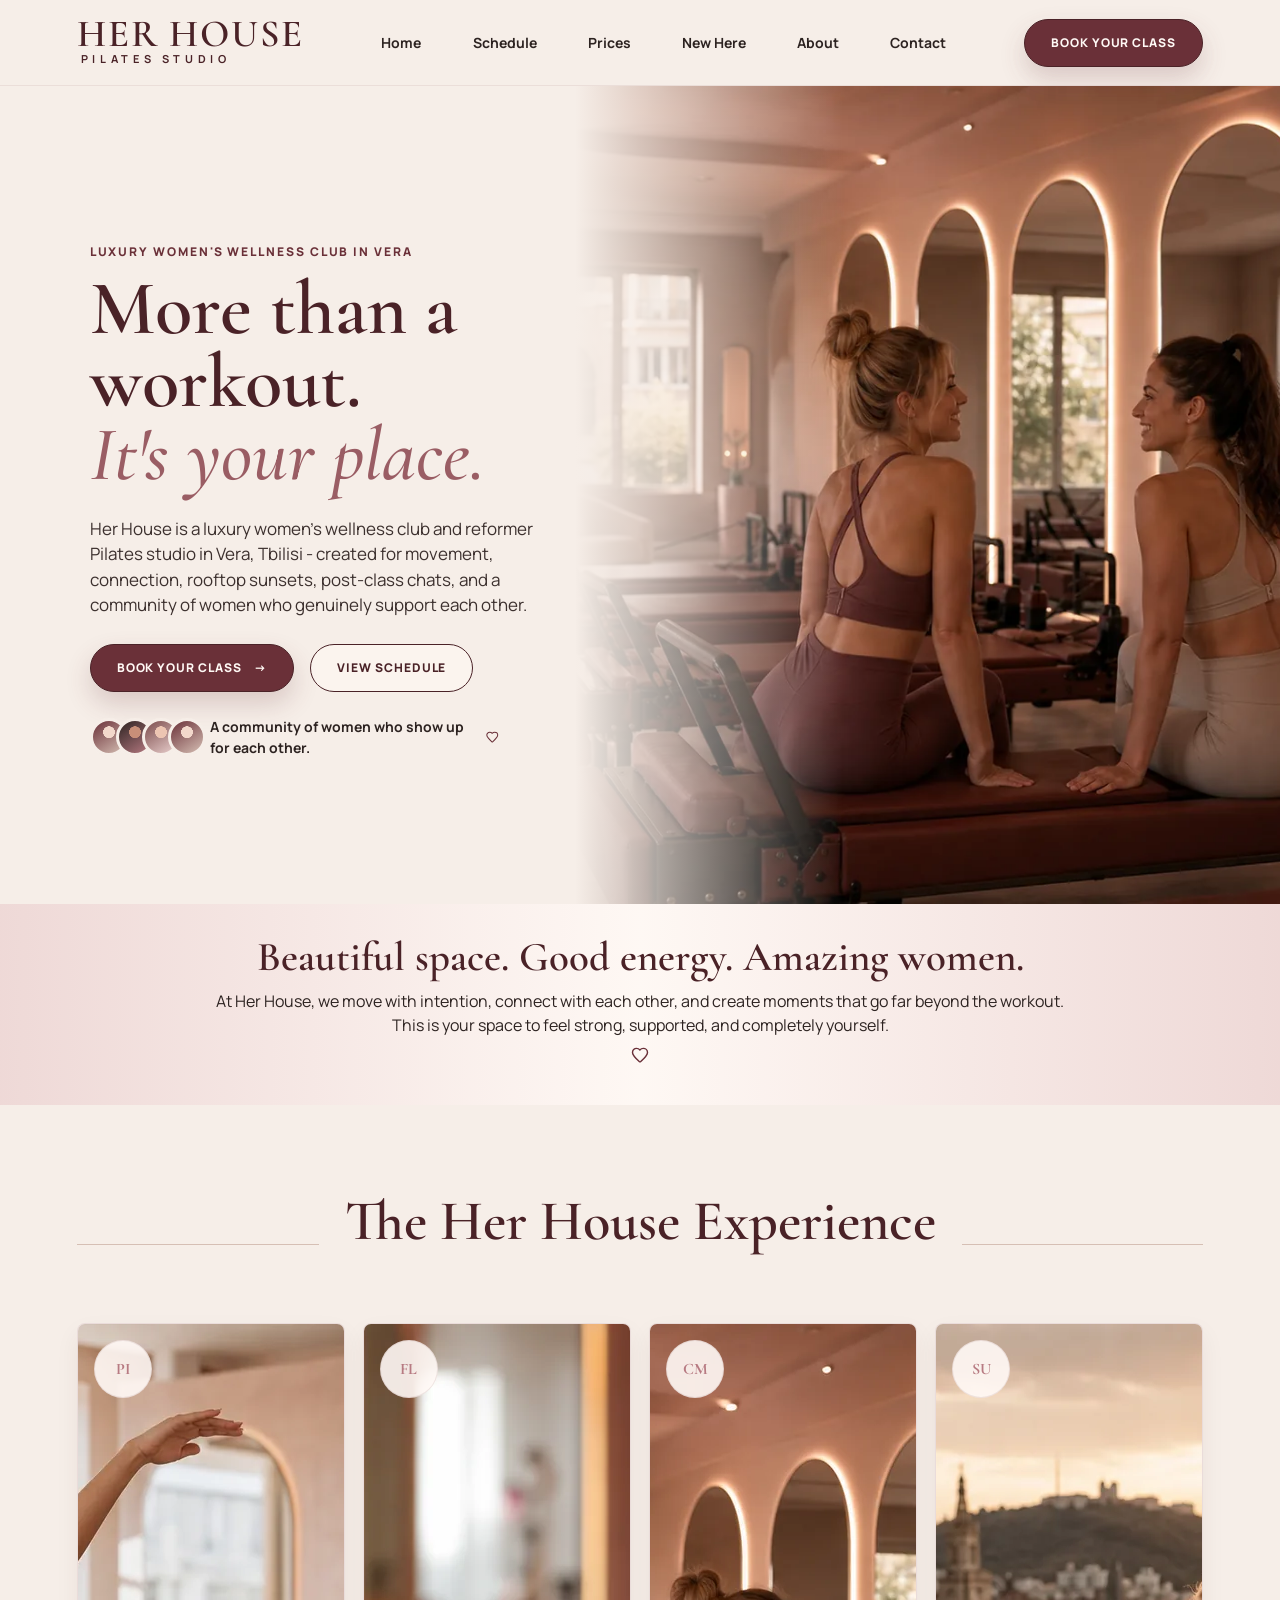
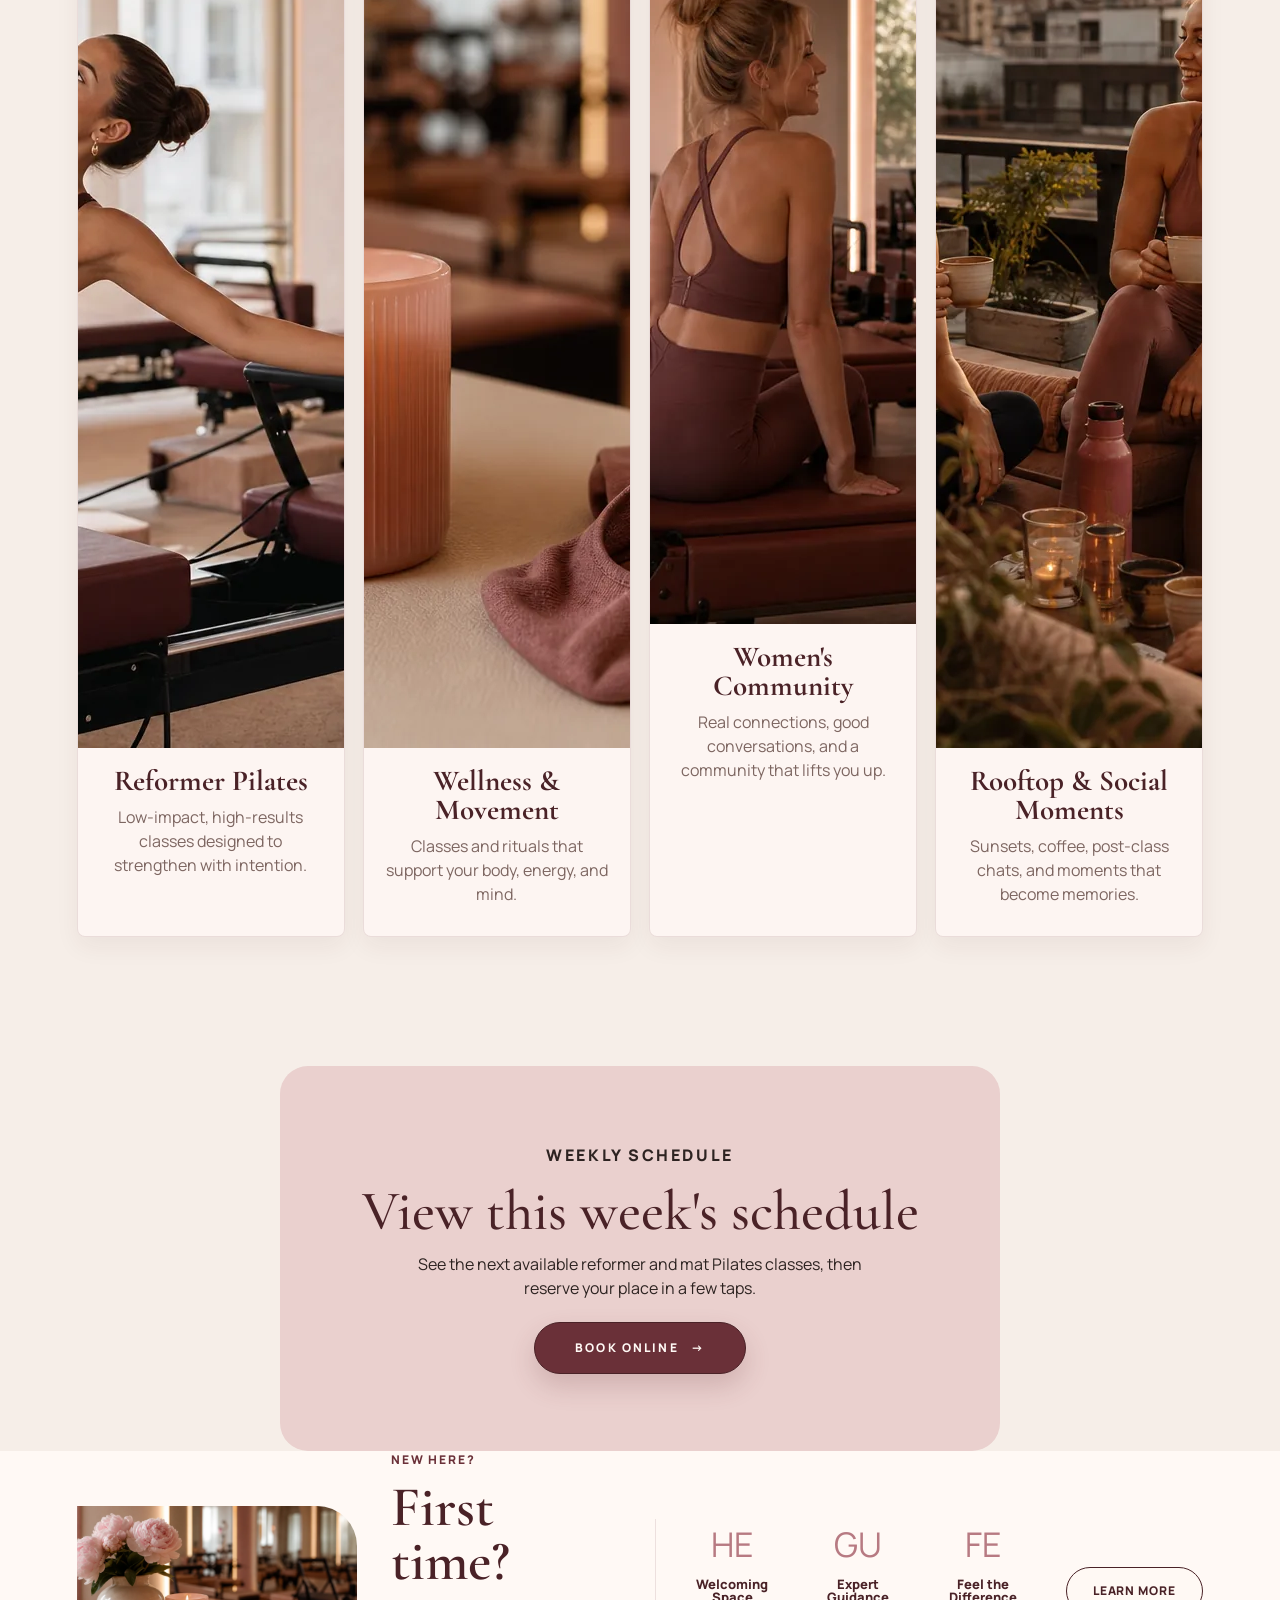
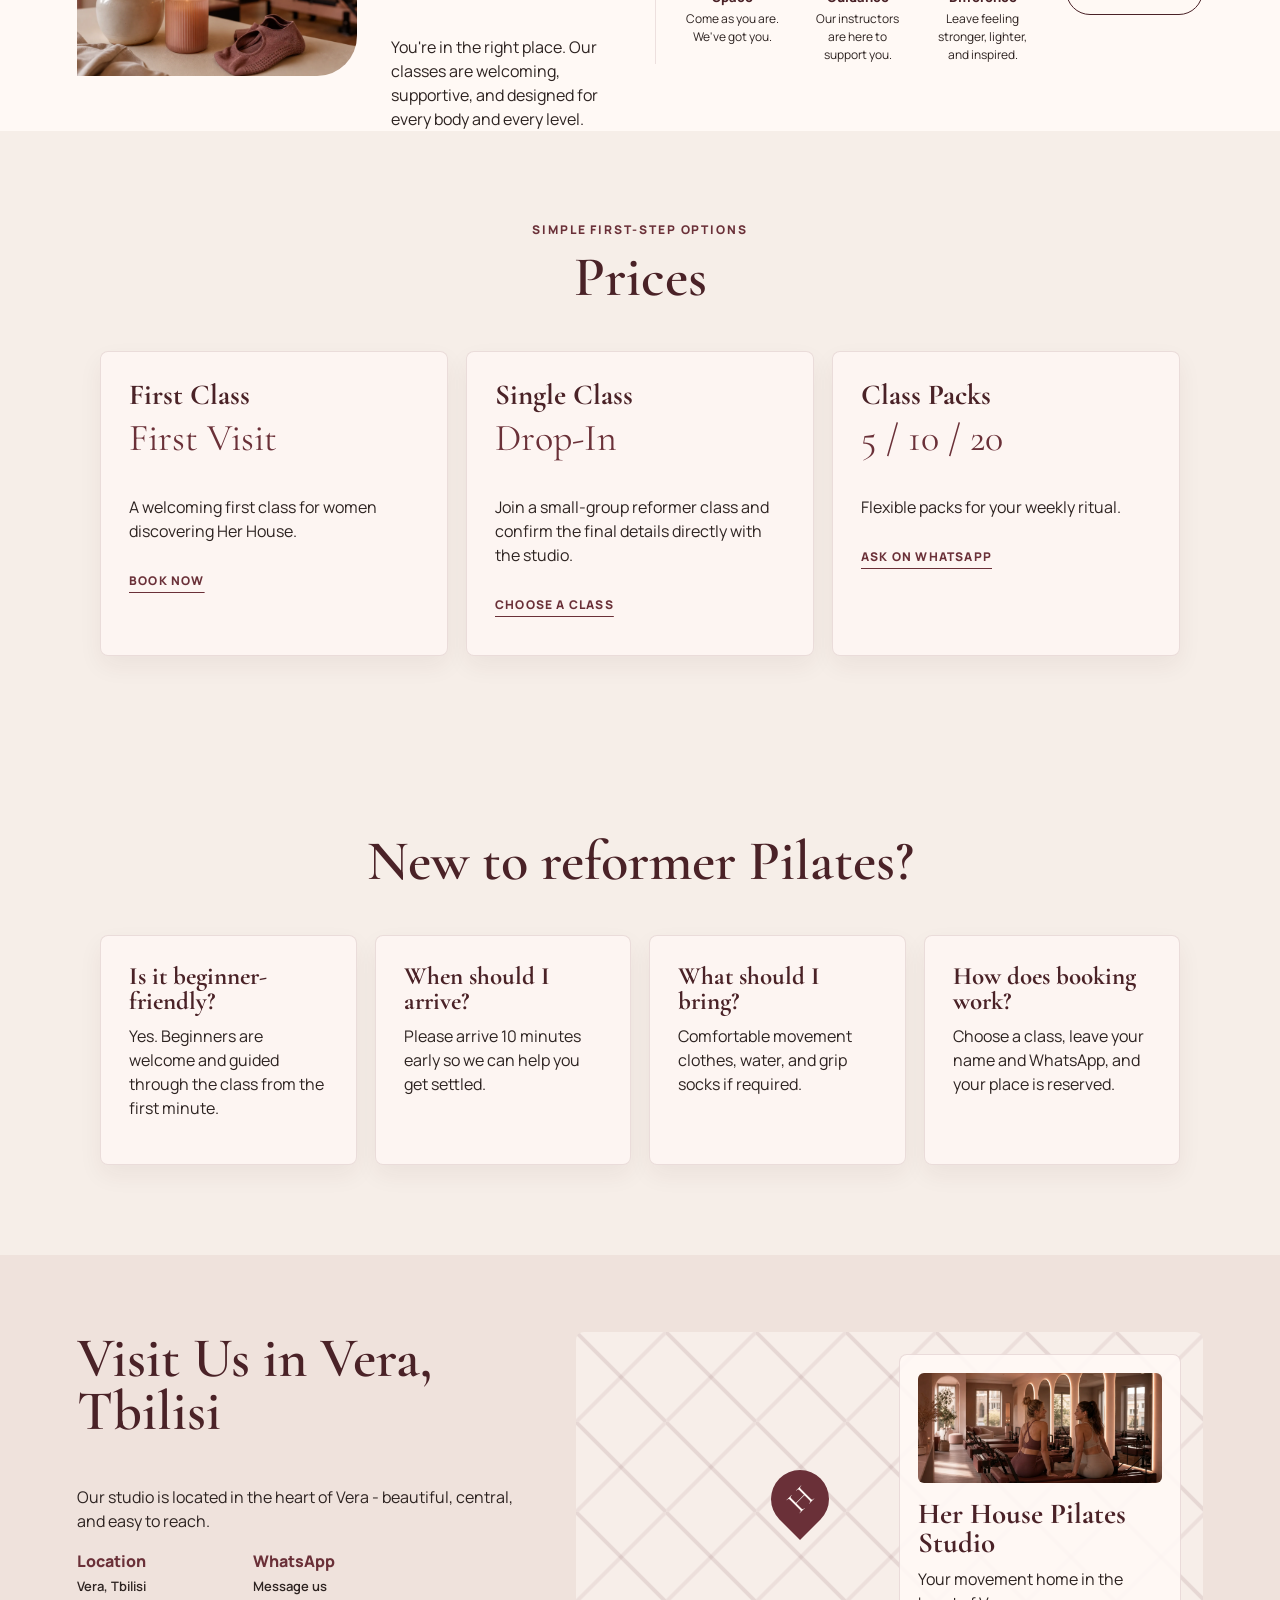
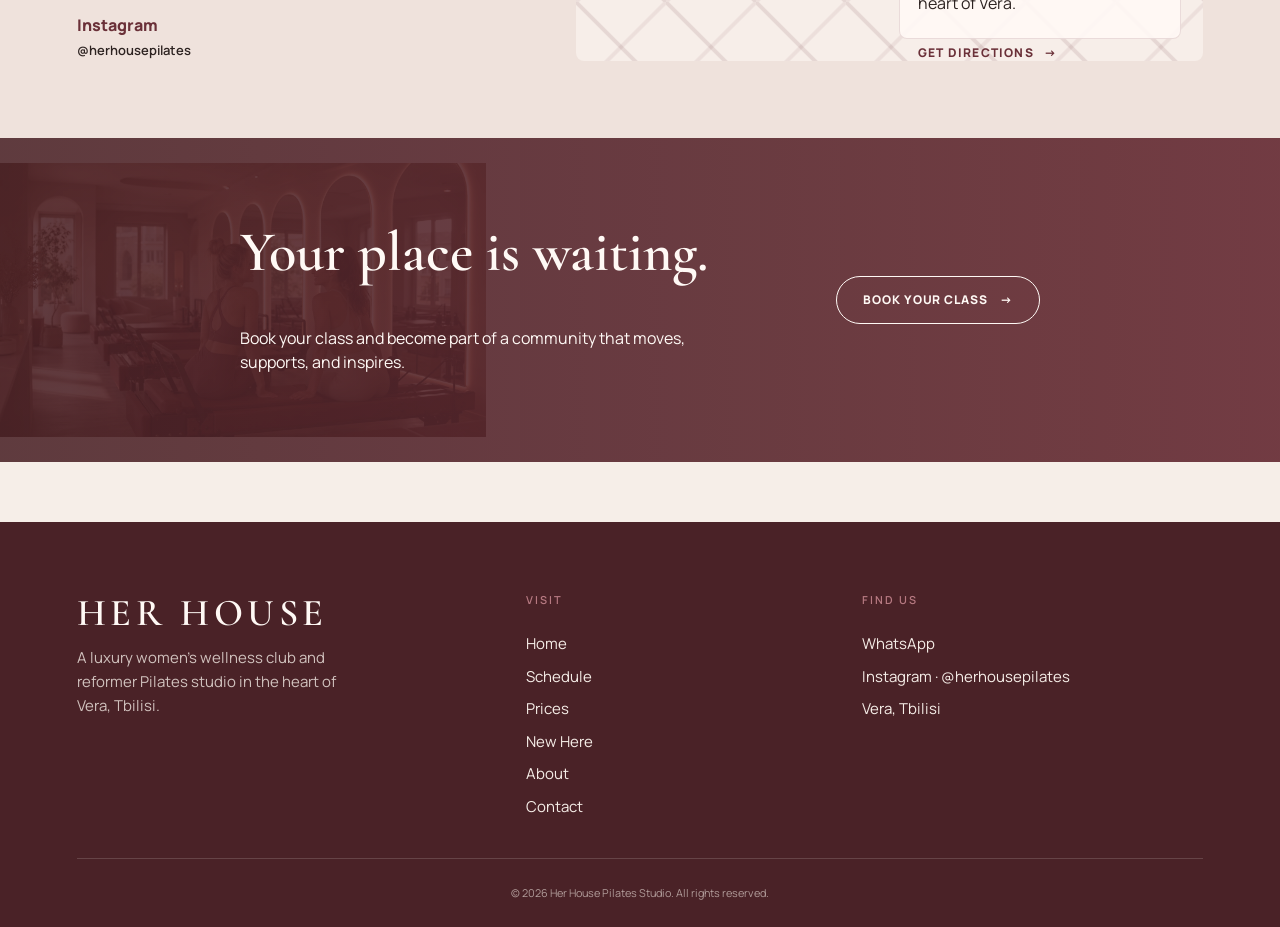
==== commit e2c46b75: "Polish site visual audit" ====
--- a/index.html
+++ b/index.html
@@ -19,7 +19,7 @@
     <link rel="preconnect" href="https://fonts.googleapis.com">
     <link rel="preconnect" href="https://fonts.gstatic.com" crossorigin>
     <link href="https://fonts.googleapis.com/css2?family=Cormorant+Garamond:ital,wght@0,500;0,600;1,500&family=Manrope:wght@400;500;600;700&display=swap" rel="stylesheet">
-    <link rel="stylesheet" href="styles.css">
+    <link rel="stylesheet" href="styles.css?v=20260612-elite">
     <link rel="canonical" href="https://example.com/">
     <script type="application/ld+json">{
   "@context": "https://schema.org",
@@ -33,7 +33,7 @@
   "image": "https://example.com/assets/og/og-image.jpg",
   "address": {
     "@type": "PostalAddress",
-    "streetAddress": "9 Zakaria Paliashvili St.",
+    "streetAddress": "Vera, Tbilisi",
     "addressLocality": "Tbilisi",
     "addressRegion": "Vera",
     "postalCode": "0179",
@@ -159,14 +159,14 @@
       <a href="/contact/">Contact</a>
     </nav>
 
-    <main id="main-content">
+    <main id="main-content" class="home-main">
       <section class="hero" aria-labelledby="hero-title">
         <div class="hero-copy">
           <p class="eyebrow">Luxury women's wellness club in Vera</p>
           <h1 id="hero-title">More than a workout.<br><em>It's your place.</em></h1>
           <p class="hero-text">Her House is a luxury women's wellness club and reformer Pilates studio in Vera, Tbilisi - created for movement, connection, rooftop sunsets, post-class chats, and a community of women who genuinely support each other.</p>
           <div class="hero-actions">
-            <a class="button button-solid" href="/schedule/">Book Your Class <span aria-hidden="true">-></span></a>
+            <a class="button button-solid" href="/schedule/">Book Your Class <span aria-hidden="true">&rarr;</span></a>
             <a class="button button-outline" href="/schedule/">View Schedule</a>
           </div>
           <div class="community-note">
@@ -229,8 +229,8 @@
       <section class="schedule-cta-card" id="schedule" aria-labelledby="schedule-cta-title">
         <p class="eyebrow">Weekly schedule</p>
         <h2 id="schedule-cta-title">View this week's schedule</h2>
-        <p>Book reformer, mat pilates, and upcoming yoga classes.</p>
-        <a class="button button-solid" href="/schedule/">Book Online <span aria-hidden="true">→</span></a>
+        <p>See the next available reformer and mat Pilates classes, then reserve your place in a few taps.</p>
+        <a class="button button-solid" href="/schedule/">Book Online <span aria-hidden="true">&rarr;</span></a>
       </section>
 
       <section class="new-here" id="new-here" aria-labelledby="new-here-title">
@@ -266,14 +266,14 @@
         <div class="price-grid">
           <article>
             <h3>First Class</h3>
-            <p class="price">Intro Offer</p>
-            <p>For women visiting Her House for the first time.</p>
+            <p class="price">First Visit</p>
+            <p>A welcoming first class for women discovering Her House.</p>
             <a class="text-button" href="/schedule/">Book now</a>
           </article>
           <article>
             <h3>Single Class</h3>
-            <p class="price">Message Us</p>
-            <p>Drop into a small-group reformer class. We'll confirm availability and current pricing on WhatsApp.</p>
+            <p class="price">Drop-In</p>
+            <p>Join a small-group reformer class and confirm the final details directly with the studio.</p>
             <a class="text-button" href="/schedule/">Choose a class</a>
           </article>
           <article>
@@ -300,8 +300,8 @@
           <h2 id="contact-title">Visit Us in Vera, Tbilisi</h2>
           <p>Our studio is located in the heart of Vera - beautiful, central, and easy to reach.</p>
           <div class="contact-links">
-            <a href="https://maps.google.com/?q=Vera%2C%20Tbilisi">Vera, Tbilisi<br><span>9 Zakaria Paliashvili St.</span></a>
-            <a href="https://wa.me/995555123456">WhatsApp<br><span>+995 555 12 34 56</span></a>
+            <a href="https://maps.google.com/?q=Vera%2C%20Tbilisi">Location<br><span>Vera, Tbilisi</span></a>
+            <a href="https://wa.me/995555123456">WhatsApp<br><span>Message us</span></a>
             <a href="https://instagram.com/herhousepilates">Instagram<br><span>@herhousepilates</span></a>
           </div>
         </div>
@@ -311,7 +311,7 @@
             <img src="assets/webp/hero-studio.webp" width="1600" height="900" loading="lazy" alt="Her House studio interior">
             <h3>Her House Pilates Studio</h3>
             <p>Your movement home in the heart of Vera.</p>
-            <a href="https://maps.google.com/?q=Vera%2C%20Tbilisi">Get directions <span aria-hidden="true">-></span></a>
+            <a href="https://maps.google.com/?q=Vera%2C%20Tbilisi">Get directions <span aria-hidden="true">&rarr;</span></a>
           </div>
         </div>
       </section>
@@ -321,7 +321,7 @@
           <h2>Your place is waiting.</h2>
           <p>Book your class and become part of a community that moves, supports, and inspires.</p>
         </div>
-        <a class="button button-outline light" href="/schedule/">Book Your Class <span aria-hidden="true">-></span></a>
+        <a class="button button-outline light" href="/schedule/">Book Your Class <span aria-hidden="true">&rarr;</span></a>
       </section>
     </main>
 
@@ -342,9 +342,9 @@
       </nav>
       <div class="footer-contact">
         <h3>Find us</h3>
-        <a href="https://wa.me/995555123456">WhatsApp · +995 555 12 34 56</a>
+        <a href="https://wa.me/995555123456">WhatsApp</a>
         <a href="https://instagram.com/herhousepilates">Instagram · @herhousepilates</a>
-        <a href="https://maps.google.com/?q=Vera%2C%20Tbilisi">9 Zakaria Paliashvili St., Vera</a>
+        <a href="https://maps.google.com/?q=Vera%2C%20Tbilisi">Vera, Tbilisi</a>
       </div>
     </div>
     <div class="footer-bottom">
--- a/styles.css
+++ b/styles.css
@@ -1,4 +1,4 @@
-:root {
+﻿:root {
   --burgundy: #6a3038;
   --wine: #4a2227;
   --rose: #b77a82;
@@ -407,7 +407,7 @@
   overflow: hidden;
   background:
     linear-gradient(90deg, rgba(246, 238, 232, 0.98) 0 64%, rgba(246, 238, 232, 0.52)),
-    url("assets/hero-studio.png") right center / 52% auto no-repeat;
+    url("assets/webp/hero-studio.webp") right center / 52% auto no-repeat;
 }
 
 .schedule-intro p {
@@ -419,6 +419,8 @@
 .studio-card a {
   display: inline-flex;
   align-items: center;
+  min-height: 44px;
+  padding-block: 8px;
   gap: 10px;
   border: 0;
   background: transparent;
@@ -431,6 +433,66 @@
   text-decoration: underline;
   text-underline-offset: 7px;
 }
+
+.class-list {
+  display: grid;
+  grid-template-columns: repeat(3, minmax(210px, 1fr));
+  gap: 18px;
+}
+
+.class-card {
+  display: grid;
+  gap: 16px;
+  min-height: 260px;
+  padding: 24px;
+  border: 1px solid rgba(106, 48, 56, 0.14);
+  border-radius: 8px;
+  background: rgba(255, 249, 245, 0.86);
+  box-shadow: var(--shadow);
+}
+
+.class-card h3 {
+  margin-bottom: 2px;
+}
+
+.class-meta,
+.class-level {
+  margin: 0;
+  color: var(--muted);
+  font-size: 14px;
+}
+
+.spaces {
+  width: fit-content;
+  max-width: 100%;
+  margin: 0;
+  padding: 8px 20px;
+  border-radius: 999px;
+  background: #efd7d3;
+  color: var(--burgundy);
+  font-size: 12px;
+  font-weight: 900;
+  letter-spacing: 0.08em;
+  text-transform: uppercase;
+  line-height: 1.25;
+}
+
+.class-card .button {
+  align-self: end;
+  width: 100%;
+  min-height: 52px;
+}
+
+.class-card.is-closed {
+  opacity: 0.72;
+}
+
+.class-card.is-closed .button {
+  cursor: not-allowed;
+  background: #9b8b86;
+  box-shadow: none;
+}
+
 .new-here {
   display: grid;
   grid-template-columns: minmax(200px, 280px) minmax(230px, 0.7fr) 1.5fr auto;
@@ -597,7 +659,7 @@
   color: var(--white);
   background:
     linear-gradient(90deg, rgba(74, 34, 39, 0.88), rgba(106, 48, 56, 0.94)),
-    url("assets/hero-studio.png") left center / 38% auto no-repeat;
+    url("assets/webp/hero-studio.webp") left center / 38% auto no-repeat;
 }
 
 .page-hero {
@@ -862,11 +924,13 @@
   }
 
   .mobile-nav a {
-    padding: 14px;
+    min-height: 48px;
+    padding: 14px 10px;
     background: var(--white);
     text-align: center;
     font-size: 13px;
     font-weight: 800;
+    white-space: nowrap;
   }
 
   .experience-grid,
@@ -959,6 +1023,11 @@
     padding-top: 34px;
   }
 
+  .page-hero img {
+    max-height: 420px;
+    object-position: center center;
+  }
+
   .page-hero h1 {
     font-size: clamp(48px, 13vw, 62px);
   }
@@ -976,6 +1045,10 @@
   }
 
   .intro {
+    order: 2;
+  }
+
+  .schedule-cta-card {
     order: 3;
   }
 
@@ -987,19 +1060,19 @@
     order: 5;
   }
 
-  .prices {
+  .home-main .prices {
     order: 6;
   }
 
-  .booking-info {
+  .home-main .booking-info {
     order: 7;
   }
 
-  .contact {
+  .home-main .contact {
     order: 8;
   }
 
-  .final-cta {
+  .home-main .final-cta {
     order: 9;
   }
 
@@ -1049,7 +1122,6 @@
     display: none;
   }
 
-  .experience-grid,
   .price-grid,
   .faq-grid,
   .contact,
@@ -1058,11 +1130,60 @@
     grid-template-columns: 1fr;
   }
 
+  .experience {
+    padding-block: 48px;
+  }
+
+  .experience-grid {
+    grid-template-columns: 1fr;
+    gap: 14px;
+  }
+
+  .experience-card {
+    display: grid;
+    grid-template-columns: 112px 1fr;
+    align-items: stretch;
+    min-height: 150px;
+    text-align: left;
+  }
+
+  .experience-card img {
+    width: 100%;
+    height: 100%;
+    min-height: 150px;
+    aspect-ratio: auto;
+  }
+
+  .experience-card .card-icon {
+    width: 42px;
+    height: 42px;
+    font-size: 15px;
+  }
+
+  .experience-card h3,
+  .experience-card p {
+    grid-column: 2;
+    padding-inline: 18px;
+  }
+
+  .experience-card h3 {
+    align-self: end;
+    margin: 22px 0 6px;
+    font-size: 19px;
+  }
+
+  .experience-card p {
+    min-height: 0;
+    margin: 0 0 22px;
+    font-size: 14px;
+    line-height: 1.45;
+  }
+
   .schedule-wrap {
     padding-top: 42px;
     background:
       linear-gradient(rgba(246, 238, 232, 0.93), rgba(246, 238, 232, 0.93)),
-      url("assets/hero-studio.png") center / cover no-repeat;
+      url("assets/webp/hero-studio.webp") center / cover no-repeat;
   }
 
   .schedule-intro p {
@@ -1114,7 +1235,7 @@
     text-align: center;
     background:
       linear-gradient(rgba(74, 34, 39, 0.92), rgba(106, 48, 56, 0.96)),
-      url("assets/hero-studio.png") center / cover no-repeat;
+      url("assets/webp/hero-studio.webp") center / cover no-repeat;
   }
 
   .sticky-book {
@@ -1526,25 +1647,38 @@
 .carousel-dots {
   display: flex;
   justify-content: center;
-  gap: 8px;
+  gap: 4px;
   margin-top: 22px;
   padding: 0 12px;
 }
 
 .carousel-dot {
-  width: 8px;
-  height: 8px;
+  position: relative;
+  width: 28px;
+  height: 28px;
   border-radius: 999px;
   border: 0;
-  background: rgba(106, 48, 56, 0.25);
+  background: transparent;
   cursor: pointer;
   padding: 0;
-  transition: background 0.18s ease, transform 0.18s ease, width 0.18s ease;
+}
+
+.carousel-dot::after {
+  content: "";
+  position: absolute;
+  inset: 10px;
+  border-radius: 999px;
+  background: rgba(106, 48, 56, 0.25);
+  transition: background 0.18s ease, transform 0.18s ease, inset 0.18s ease;
 }
 
 .carousel-dot[aria-current="true"] {
+  width: 36px;
+}
+
+.carousel-dot[aria-current="true"]::after {
+  inset-inline: 6px;
   background: var(--burgundy);
-  width: 22px;
 }
 
 .carousel-dot:focus-visible {
@@ -1586,12 +1720,29 @@
 
 /* ---- Mobile ---- */
 @media (max-width: 720px) {
+  html,
+  body {
+    overflow-x: hidden;
+  }
+
   .schedule-section {
+    width: 100%;
+    max-width: 100%;
     padding: 0 16px;
   }
   .schedule-carousel {
+    width: 100%;
+    max-width: 100%;
     padding: 28px 16px 28px;
     border-radius: 22px;
+  }
+  .carousel-viewport,
+  .carousel-track,
+  .schedule-slide {
+    max-width: 100%;
+  }
+  .carousel-viewport {
+    width: 100%;
   }
   .carousel-arrow {
     display: none;
@@ -1639,1714 +1790,18 @@
 }
 
 @media (max-width: 380px) {
-  .class-row {
-    grid-template-columns: 50px 1fr;
-    padding: 14px 14px;
-  }
-  .class-time {
+  .experience-card {
+    grid-template-columns: 96px 1fr;
+  }
+
+  .experience-card h3 {
+    font-size: 18px;
+  }
+
+  .experience-card p {
     font-size: 13px;
   }
-}oot {
-  --burgundy: #6a3038;
-  --wine: #4a2227;
-  --rose: #b77a82;
-  --blush: #ead0ce;
-  --cream: #f6eee8;
-  --beige: #d6bfb4;
-  --white: #fff9f5;
-  --text: #2d2321;
-  --muted: #7d6661;
-  --shadow: 0 24px 60px rgba(74, 34, 39, 0.14);
-  --serif: "Cormorant Garamond", Georgia, serif;
-  --sans: "Manrope", Arial, sans-serif;
-}
-
-* {
-  box-sizing: border-box;
-}
-
-html {
-  scroll-behavior: smooth;
-}
-
-body {
-  margin: 0;
-  background: var(--cream);
-  color: var(--text);
-  font-family: var(--sans);
-  font-size: 16px;
-  line-height: 1.5;
-}
-
-img {
-  display: block;
-  max-width: 100%;
-}
-
-a {
-  color: inherit;
-  text-decoration: none;
-}
-
-button,
-input,
-textarea {
-  font: inherit;
-}
-
-.site-header {
-  position: sticky;
-  top: 0;
-  z-index: 50;
-  display: grid;
-  grid-template-columns: auto 1fr auto;
-  align-items: center;
-  gap: 28px;
-  min-height: 82px;
-  padding: 18px clamp(20px, 6vw, 92px);
-  background: rgba(246, 238, 232, 0.86);
-  backdrop-filter: blur(18px);
-  border-bottom: 1px solid rgba(106, 48, 56, 0.08);
-}
-
-.brand {
-  display: grid;
-  gap: 0;
-  color: var(--wine);
-  letter-spacing: 0.12em;
-  text-transform: uppercase;
-}
-
-.brand span {
-  font-family: var(--serif);
-  font-size: clamp(28px, 3vw, 40px);
-  font-weight: 600;
-  line-height: 0.85;
-}
-
-.brand small {
-  font-size: 11px;
-  font-weight: 700;
-  letter-spacing: 0.42em;
-  padding-left: 4px;
-}
-
-.desktop-nav {
-  display: flex;
-  justify-content: center;
-  gap: clamp(22px, 4vw, 70px);
-  font-size: 14px;
-  font-weight: 700;
-}
-
-.desktop-nav a {
-  border-bottom: 1px solid transparent;
-  padding: 8px 0;
-}
-
-.desktop-nav a:hover {
-  border-color: var(--wine);
-}
-
-.short-label {
-  display: none;
-}
-
-.button {
-  display: inline-flex;
-  align-items: center;
-  justify-content: center;
-  gap: 12px;
-  min-height: 48px;
-  padding: 0 26px;
-  border-radius: 999px;
-  border: 1px solid var(--wine);
-  cursor: pointer;
-  font-size: 12px;
-  font-weight: 800;
-  letter-spacing: 0.08em;
-  text-transform: uppercase;
-  transition: transform 180ms ease, box-shadow 180ms ease, background 180ms ease;
-}
-
-.button:hover,
-.text-button:hover {
-  transform: translateY(-2px);
-}
-
-.button-solid {
-  background: var(--burgundy);
-  color: var(--white);
-  box-shadow: 0 12px 26px rgba(106, 48, 56, 0.2);
-}
-
-.button-outline {
-  background: rgba(255, 249, 245, 0.55);
-  color: var(--wine);
-}
-
-.button-outline.light {
-  border-color: var(--white);
-  color: var(--white);
-  background: transparent;
-}
-
-.nav-toggle,
-.mobile-nav {
-  display: none;
-}
-
-.hero {
-  display: grid;
-  grid-template-columns: minmax(420px, 0.9fr) minmax(0, 1.1fr);
-  min-height: calc(100vh - 82px);
-  max-height: 760px;
-  overflow: hidden;
-  background: linear-gradient(90deg, var(--cream) 0%, var(--cream) 34%, rgba(246, 238, 232, 0) 56%);
-}
-
-.hero-copy {
-  position: relative;
-  z-index: 2;
-  display: flex;
-  flex-direction: column;
-  justify-content: center;
-  padding: clamp(30px, 6vw, 72px) 0 clamp(34px, 5vw, 62px) clamp(24px, 7vw, 100px);
-}
-
-.eyebrow,
-.section-kicker {
-  margin: 0 0 12px;
-  color: var(--burgundy);
-  font-size: 12px;
-  font-weight: 800;
-  letter-spacing: 0.16em;
-  text-transform: uppercase;
-}
-
-h1,
-h2,
-h3,
-p {
-  margin-top: 0;
-}
-
-h1,
-h2 {
-  font-family: var(--serif);
-  color: var(--wine);
-  font-weight: 600;
-  line-height: 0.95;
-}
-
-h1 {
-  margin-bottom: 24px;
-  font-size: clamp(54px, 6vw, 86px);
-}
-
-h1 em {
-  color: #9a5d64;
-  font-style: italic;
-  font-weight: 500;
-}
-
-h2 {
-  font-size: clamp(36px, 4.4vw, 58px);
-}
-
-h3 {
-  color: var(--wine);
-  font-family: var(--serif);
-  font-size: 29px;
-  line-height: 1;
-  margin-bottom: 10px;
-}
-
-.hero-text {
-  max-width: 560px;
-  margin-bottom: 26px;
-  color: #3c302e;
-  font-size: 17px;
-}
-
-.hero-actions,
-.contact-links {
-  display: flex;
-  flex-wrap: wrap;
-  gap: 16px;
-}
-
-.community-note {
-  display: flex;
-  align-items: center;
-  gap: 16px;
-  margin-top: 24px;
-  max-width: 410px;
-}
-
-.community-note p {
-  margin: 0;
-  font-size: 14px;
-  font-weight: 700;
-}
-
-.community-note b {
-  color: var(--burgundy);
-}
-
-.avatars {
-  display: flex;
-  min-width: 104px;
-}
-
-.avatars span {
-  width: 38px;
-  height: 38px;
-  margin-right: -12px;
-  border: 3px solid var(--cream);
-  border-radius: 999px;
-  background:
-    radial-gradient(circle at 50% 35%, #f2d8cb 0 22%, transparent 23%),
-    linear-gradient(145deg, #6a3038, #d6bfb4);
-}
-
-.avatars span:nth-child(2) {
-  background:
-    radial-gradient(circle at 50% 35%, #c88f78 0 22%, transparent 23%),
-    linear-gradient(145deg, #2d2321, #b77a82);
-}
-
-.avatars span:nth-child(3) {
-  background:
-    radial-gradient(circle at 50% 35%, #edc5b2 0 22%, transparent 23%),
-    linear-gradient(145deg, #7b4b4b, #ead0ce);
-}
-
-.hero-media {
-  position: relative;
-  min-width: 0;
-}
-
-.hero-media::before {
-  content: "";
-  position: absolute;
-  inset: 0 auto 0 -1px;
-  z-index: 1;
-  width: 38%;
-  background: linear-gradient(90deg, var(--cream), rgba(246, 238, 232, 0));
-}
-
-.hero-media img {
-  width: 100%;
-  height: 100%;
-  object-fit: cover;
-}
-
-.band {
-  padding: 34px clamp(24px, 8vw, 120px);
-  text-align: center;
-  background: linear-gradient(90deg, rgba(231, 196, 198, 0.5), rgba(255, 249, 245, 0.9), rgba(231, 196, 198, 0.5));
-}
-
-.band h2 {
-  margin-bottom: 12px;
-  font-size: clamp(32px, 3.2vw, 46px);
-}
-
-.band p {
-  max-width: 880px;
-  margin: 0 auto 8px;
-}
-
-.band span {
-  color: var(--burgundy);
-  font-weight: 800;
-}
-
-.heart-mark {
-  width: 20px;
-  height: 20px;
-  color: var(--burgundy);
-}
-
-.section {
-  padding: clamp(58px, 7vw, 92px) clamp(20px, 6vw, 92px);
-}
-
-.section-title {
-  display: grid;
-  grid-template-columns: 1fr auto 1fr;
-  align-items: center;
-  gap: 26px;
-  margin-bottom: 28px;
-  text-align: center;
-}
-
-.section-title span {
-  height: 1px;
-  background: var(--beige);
-}
-
-.experience-grid {
-  display: grid;
-  grid-template-columns: repeat(4, 1fr);
-  gap: 18px;
-}
-
-.experience-card,
-.price-grid article,
-.faq-grid article {
-  border: 1px solid rgba(106, 48, 56, 0.13);
-  border-radius: 8px;
-  background: rgba(255, 249, 245, 0.72);
-  box-shadow: 0 10px 24px rgba(74, 34, 39, 0.06);
-}
-
-.experience-card {
-  position: relative;
-  overflow: hidden;
-  text-align: center;
-}
-
-.experience-card img {
-  width: 100%;
-  aspect-ratio: 1.75;
-  object-fit: cover;
-}
-
-.card-icon {
-  position: absolute;
-  top: 16px;
-  left: 16px;
-  display: grid;
-  place-items: center;
-  width: 58px;
-  height: 58px;
-  border-radius: 999px;
-  background: rgba(255, 249, 245, 0.9);
-  color: var(--rose);
-  font-family: var(--serif);
-  font-weight: 700;
-  border: 1px solid rgba(106, 48, 56, 0.1);
-}
-
-.experience-card h3,
-.experience-card p {
-  padding-inline: 22px;
-}
-
-.experience-card h3 {
-  margin-top: 18px;
-}
-
-.experience-card p {
-  min-height: 82px;
-  margin-bottom: 20px;
-  color: var(--muted);
-}
-
-.schedule-wrap {
-  position: relative;
-  display: grid;
-  grid-template-columns: 0.75fr 2.25fr;
-  gap: 38px;
-  align-items: center;
-  padding: clamp(42px, 6vw, 80px) clamp(20px, 6vw, 92px);
-  overflow: hidden;
-  background:
-    linear-gradient(90deg, rgba(246, 238, 232, 0.98) 0 64%, rgba(246, 238, 232, 0.52)),
-    url("assets/hero-studio.png") right center / 52% auto no-repeat;
-}
-
-.schedule-intro p {
-  max-width: 300px;
-}
-
-.schedule-intro a,
-.text-button,
-.studio-card a {
-  display: inline-flex;
-  align-items: center;
-  gap: 10px;
-  border: 0;
-  background: transparent;
-  color: var(--burgundy);
-  cursor: pointer;
-  font-size: 12px;
-  font-weight: 900;
-  letter-spacing: 0.1em;
-  text-transform: uppercase;
-  text-decoration: underline;
-  text-underline-offset: 7px;
-}
-
-.class-list {
-  display: grid;
-  grid-template-columns: repeat(3, minmax(210px, 1fr));
-  gap: 18px;
-}
-
-.class-card {
-  display: grid;
-  gap: 16px;
-  min-height: 260px;
-  padding: 24px;
-  border: 1px solid rgba(106, 48, 56, 0.14);
-  border-radius: 8px;
-  background: rgba(255, 249, 245, 0.86);
-  box-shadow: var(--shadow);
-}
-
-.class-card h3 {
-  margin-bottom: 2px;
-}
-
-.class-meta,
-.class-level {
-  margin: 0;
-  color: var(--muted);
-  font-size: 14px;
-}
-
-.spaces {
-  width: fit-content;
-  max-width: 100%;
-  margin: 0;
-  padding: 8px 20px;
-  border-radius: 999px;
-  background: #efd7d3;
-  color: var(--burgundy);
-  font-size: 12px;
-  font-weight: 900;
-  letter-spacing: 0.08em;
-  text-transform: uppercase;
-  line-height: 1.25;
-}
-
-.class-card .button {
-  align-self: end;
-  width: 100%;
-  min-height: 52px;
-}
-
-.class-card.is-closed {
-  opacity: 0.72;
-}
-
-.class-card.is-closed .button {
-  cursor: not-allowed;
-  background: #9b8b86;
-  box-shadow: none;
-}
-
-.new-here {
-  display: grid;
-  grid-template-columns: minmax(200px, 280px) minmax(230px, 0.7fr) 1.5fr auto;
-  gap: 34px;
-  align-items: center;
-  padding: 0 clamp(20px, 6vw, 92px);
-  background: var(--white);
-}
-
-.new-here > img {
-  width: 100%;
-  height: 170px;
-  object-fit: cover;
-  border-radius: 0 40px 40px 0;
-}
-
-.new-here-copy p:last-child {
-  margin: 0;
-}
-
-.promise-grid {
-  display: grid;
-  grid-template-columns: repeat(3, 1fr);
-  gap: 28px;
-  padding-left: 28px;
-  border-left: 1px solid rgba(106, 48, 56, 0.12);
-  text-align: center;
-}
-
-.promise-grid article {
-  min-width: 0;
-}
-
-.promise-grid span {
-  color: var(--rose);
-  font-size: 34px;
-}
-
-.promise-grid h3 {
-  margin: 8px 0 6px;
-  font-family: var(--sans);
-  font-size: 13px;
-  font-weight: 900;
-}
-
-.promise-grid p {
-  margin: 0;
-  font-size: 12px;
-}
-
-.prices,
-.booking-info {
-  text-align: center;
-}
-
-.price-grid,
-.faq-grid {
-  display: grid;
-  grid-template-columns: repeat(3, 1fr);
-  gap: 18px;
-  max-width: 1080px;
-  margin: 28px auto 0;
-  text-align: left;
-}
-
-.price-grid article,
-.faq-grid article {
-  padding: 28px;
-}
-
-.price {
-  color: var(--burgundy);
-  font-family: var(--serif);
-  font-size: 38px;
-  line-height: 1;
-}
-
-.faq-grid {
-  grid-template-columns: repeat(4, 1fr);
-}
-
-.faq-grid h3 {
-  font-size: 25px;
-}
-
-.contact {
-  display: grid;
-  grid-template-columns: 0.85fr 1.15fr;
-  gap: 36px;
-  align-items: stretch;
-  padding: clamp(42px, 6vw, 78px) clamp(20px, 6vw, 92px);
-  background: #efe2dc;
-}
-
-.contact-links a {
-  min-width: 160px;
-  color: var(--burgundy);
-  font-weight: 900;
-}
-
-.contact-links span {
-  color: var(--text);
-  font-size: 13px;
-  font-weight: 600;
-}
-
-.map-card {
-  position: relative;
-  min-height: 270px;
-  overflow: hidden;
-  border-radius: 8px;
-  background:
-    linear-gradient(45deg, transparent 48%, rgba(106, 48, 56, 0.12) 49% 51%, transparent 52%) 0 0 / 90px 90px,
-    linear-gradient(-45deg, transparent 48%, rgba(106, 48, 56, 0.08) 49% 51%, transparent 52%) 0 0 / 90px 90px,
-    #f7eee9;
-}
-
-.map-pin {
-  position: absolute;
-  left: 31%;
-  top: 42%;
-  display: grid;
-  place-items: center;
-  width: 58px;
-  height: 58px;
-  border-radius: 50% 50% 50% 0;
-  transform: rotate(-45deg);
-  background: var(--burgundy);
-  color: var(--white);
-  font-family: var(--serif);
-  font-size: 30px;
-}
-
-.map-pin::first-letter {
-  transform: rotate(45deg);
-}
-
-.studio-card {
-  position: absolute;
-  right: 22px;
-  top: 22px;
-  bottom: 22px;
-  width: min(360px, 45%);
-  padding: 18px;
-  border: 1px solid rgba(106, 48, 56, 0.14);
-  border-radius: 8px;
-  background: rgba(255, 249, 245, 0.9);
-}
-
-.studio-card img {
-  width: 100%;
-  height: 110px;
-  object-fit: cover;
-  border-radius: 6px;
-  margin-bottom: 16px;
-}
-
-.final-cta {
-  display: flex;
-  align-items: center;
-  justify-content: center;
-  gap: clamp(34px, 10vw, 190px);
-  padding: clamp(50px, 7vw, 88px) clamp(20px, 6vw, 92px);
-  color: var(--white);
-  background:
-    linear-gradient(90deg, rgba(74, 34, 39, 0.88), rgba(106, 48, 56, 0.94)),
-    url("assets/hero-studio.png") left center / 38% auto no-repeat;
-}
-
-.page-hero {
-  display: grid;
-  grid-template-columns: minmax(0, 0.95fr) minmax(320px, 1.05fr);
-  gap: clamp(28px, 6vw, 76px);
-  align-items: center;
-  padding: clamp(58px, 8vw, 110px) clamp(20px, 6vw, 92px);
-  background: linear-gradient(90deg, var(--cream), #fff7f2);
-}
-
-.page-hero h1 {
-  font-size: clamp(54px, 6.4vw, 92px);
-}
-
-.page-hero p {
-  max-width: 680px;
-}
-
-.page-hero img {
-  width: 100%;
-  max-height: 560px;
-  object-fit: cover;
-  border-radius: 8px;
-  box-shadow: var(--shadow);
-}
-
-.page-content {
-  padding: clamp(48px, 7vw, 88px) clamp(20px, 6vw, 92px);
-}
-
-.content-grid {
-  display: grid;
-  grid-template-columns: repeat(3, 1fr);
-  gap: 18px;
-}
-
-.content-card,
-.seo-copy article,
-.booking-panel {
-  border: 1px solid rgba(106, 48, 56, 0.13);
-  border-radius: 8px;
-  background: rgba(255, 249, 245, 0.78);
-  box-shadow: 0 10px 24px rgba(74, 34, 39, 0.06);
-  padding: 28px;
-}
-
-.content-card h2,
-.content-card h3,
-.seo-copy h2,
-.booking-panel h2 {
-  font-size: clamp(28px, 3vw, 42px);
-}
-
-.seo-copy {
-  display: grid;
-  grid-template-columns: minmax(0, 0.9fr) minmax(280px, 0.55fr);
-  gap: clamp(24px, 5vw, 64px);
-  align-items: start;
-}
-
-.seo-copy .stack {
-  display: grid;
-  gap: 18px;
-}
-
-.booking-panel {
-  position: sticky;
-  top: 112px;
-}
-
-.simple-list {
-  display: grid;
-  gap: 14px;
-  padding-left: 0;
-  list-style: none;
-}
-
-.simple-list li {
-  padding-left: 22px;
-  position: relative;
-}
-
-.simple-list li::before {
-  content: "";
-  position: absolute;
-  left: 0;
-  top: 0.72em;
-  width: 7px;
-  height: 7px;
-  border-radius: 999px;
-  background: var(--rose);
-}
-
-.final-cta h2,
-.final-cta p {
-  color: var(--white);
-}
-
-.final-cta p {
-  max-width: 460px;
-  margin-bottom: 0;
-}
-
-.sticky-book {
-  display: none;
-}
-
-.modal {
-  position: fixed;
-  inset: 0;
-  z-index: 100;
-  display: none;
-  place-items: center;
-  padding: 18px;
-}
-
-.modal.is-open {
-  display: grid;
-}
-
-.modal-backdrop {
-  position: absolute;
-  inset: 0;
-  background: rgba(45, 35, 33, 0.46);
-  backdrop-filter: blur(8px);
-}
-
-.modal-panel {
-  position: relative;
-  z-index: 1;
-  width: min(560px, 100%);
-  max-height: min(760px, 92vh);
-  overflow: auto;
-  padding: 34px;
-  border-radius: 8px;
-  background: var(--white);
-  box-shadow: 0 30px 90px rgba(45, 35, 33, 0.35);
-}
-
-.modal-close {
-  position: absolute;
-  top: 16px;
-  right: 16px;
-  display: grid;
-  place-items: center;
-  width: 38px;
-  height: 38px;
-  border: 1px solid rgba(106, 48, 56, 0.2);
-  border-radius: 999px;
-  background: transparent;
-  color: var(--wine);
-  cursor: pointer;
-  font-size: 24px;
-}
-
-form {
-  display: grid;
-  gap: 16px;
-}
-
-label {
-  display: grid;
-  gap: 8px;
-  color: var(--wine);
-  font-size: 13px;
-  font-weight: 900;
-}
-
-input,
-textarea {
-  width: 100%;
-  border: 1px solid rgba(106, 48, 56, 0.2);
-  border-radius: 8px;
-  background: #fffefe;
-  color: var(--text);
-  padding: 14px 15px;
-  outline: none;
-}
-
-input:focus,
-textarea:focus {
-  border-color: var(--burgundy);
-  box-shadow: 0 0 0 4px rgba(183, 122, 130, 0.18);
-}
-
-.checkbox {
-  display: flex;
-  align-items: center;
-  gap: 10px;
-  font-weight: 700;
-}
-
-.checkbox input {
-  width: 18px;
-  height: 18px;
-}
-
-.toast {
-  position: fixed;
-  right: 20px;
-  bottom: 20px;
-  z-index: 120;
-  max-width: 380px;
-  padding: 18px 20px;
-  border-radius: 8px;
-  background: var(--wine);
-  color: var(--white);
-  box-shadow: var(--shadow);
-  opacity: 0;
-  transform: translateY(16px);
-  pointer-events: none;
-  transition: opacity 200ms ease, transform 200ms ease;
-}
-
-.toast.is-visible {
-  opacity: 1;
-  transform: translateY(0);
-}
-
-@media (max-width: 1100px) {
-  .desktop-nav {
-    display: none;
-  }
-
-  .site-header {
-    grid-template-columns: auto auto 1fr;
-  }
-
-  .nav-toggle {
-    display: grid;
-    gap: 5px;
-    width: 42px;
-    height: 42px;
-    margin-left: auto;
-    padding: 10px;
-    border: 1px solid rgba(106, 48, 56, 0.2);
-    border-radius: 999px;
-    background: transparent;
-  }
-
-  .nav-toggle span {
-    height: 2px;
-    background: var(--wine);
-  }
-
-  .mobile-nav {
-    position: fixed;
-    top: 82px;
-    left: 0;
-    right: 0;
-    z-index: 40;
-    display: none;
-    grid-template-columns: repeat(3, 1fr);
-    gap: 1px;
-    padding: 1px;
-    background: var(--beige);
-  }
-
-  .mobile-nav.is-open {
-    display: grid;
-  }
-
-  .mobile-nav a {
-    padding: 14px;
-    background: var(--white);
-    text-align: center;
-    font-size: 13px;
-    font-weight: 800;
-  }
-
-  .experience-grid,
-  .faq-grid {
-    grid-template-columns: repeat(2, 1fr);
-  }
-
-  .new-here {
-    grid-template-columns: 230px 1fr;
-    padding-block: 28px;
-  }
-
-  .promise-grid {
-    grid-column: 1 / -1;
-    border-left: 0;
-    padding-left: 0;
-  }
-
-  .new-here .button {
-    grid-column: 1 / -1;
-    justify-self: start;
-  }
-}
-
-@media (max-width: 820px) {
-  main {
-    display: flex;
-    flex-direction: column;
-  }
-
-  body {
-    padding-bottom: 74px;
-  }
-
-  .site-header {
-    grid-template-columns: 1fr auto auto;
-    min-height: 72px;
-    padding: 14px 18px;
-    gap: 10px;
-  }
-
-  .brand span {
-    font-size: 30px;
-  }
-
-  .brand small {
-    font-size: 9px;
-  }
-
-  .header-cta {
-    display: inline-flex;
-    min-height: 40px;
-    padding: 0 16px;
-    font-size: 11px;
-  }
-
-  .header-cta .full-label {
-    display: none;
-  }
-
-  .header-cta .short-label {
-    display: inline;
-  }
-
-  .nav-toggle {
-    margin-left: 0;
-    order: 3;
-  }
-
-  .mobile-nav {
-    top: 72px;
-    grid-template-columns: repeat(2, 1fr);
-  }
-
-  .hero {
-    order: 1;
-    grid-template-columns: 1fr;
-    min-height: auto;
-    max-height: none;
-    background: var(--cream);
-  }
-
-  .page-hero,
-  .seo-copy,
-  .content-grid {
-    grid-template-columns: 1fr;
-  }
-
-  .page-hero {
-    padding-top: 34px;
-  }
-
-  .page-hero h1 {
-    font-size: clamp(48px, 13vw, 62px);
-  }
-
-  .page-schedule .class-list {
-    grid-template-columns: 1fr;
-  }
-
-  .booking-panel {
-    position: static;
-  }
-
-  .schedule-wrap {
-    order: 2;
-  }
-
-  .intro {
-    order: 3;
-  }
-
-  .experience {
-    order: 4;
-  }
-
-  .new-here {
-    order: 5;
-  }
-
-  .prices {
-    order: 6;
-  }
-
-  .booking-info {
-    order: 7;
-  }
-
-  .contact {
-    order: 8;
-  }
-
-  .final-cta {
-    order: 9;
-  }
-
-  .hero-copy {
-    order: 2;
-    padding: 22px 20px 34px;
-  }
-
-  .hero-media {
-    order: 1;
-    height: 30vh;
-    min-height: 230px;
-  }
-
-  .hero-media::before {
-    inset: auto 0 0 0;
-    width: auto;
-    height: 45%;
-    background: linear-gradient(0deg, var(--cream), rgba(246, 238, 232, 0));
-  }
-
-  h1 {
-    margin-bottom: 18px;
-    font-size: clamp(46px, 12vw, 56px);
-  }
-
-  .hero-text {
-    margin-bottom: 20px;
-    font-size: 15px;
-    line-height: 1.45;
-  }
-
-  .hero-actions .button-outline,
-  .community-note {
-    display: none;
-  }
-
-  .hero-actions .button {
-    width: 100%;
-  }
-
-  .section-title {
-    grid-template-columns: 1fr;
-  }
-
-  .section-title span {
-    display: none;
-  }
-
-  .experience-grid,
-  .price-grid,
-  .faq-grid,
-  .contact,
-  .schedule-wrap,
-  .class-list {
-    grid-template-columns: 1fr;
-  }
-
-  .schedule-wrap {
-    padding-top: 42px;
-    background:
-      linear-gradient(rgba(246, 238, 232, 0.93), rgba(246, 238, 232, 0.93)),
-      url("assets/hero-studio.png") center / cover no-repeat;
-  }
-
-  .schedule-intro p {
-    max-width: none;
-  }
-
-  .new-here {
-    grid-template-columns: 1fr;
-  }
-
-  .new-here > img {
-    height: 240px;
-    border-radius: 0;
-    margin-inline: -20px;
-    width: calc(100% + 40px);
-    max-width: none;
-  }
-
-  .promise-grid {
-    grid-template-columns: 1fr;
-    text-align: left;
-  }
-
-  .promise-grid article {
-    display: grid;
-    grid-template-columns: 44px 1fr;
-    column-gap: 12px;
-    align-items: center;
-  }
-
-  .promise-grid p {
-    grid-column: 2;
-  }
-
-  .map-card {
-    min-height: 420px;
-  }
-
-  .studio-card {
-    left: 18px;
-    right: 18px;
-    top: auto;
-    bottom: 18px;
-    width: auto;
-  }
-
-  .final-cta {
-    display: grid;
-    text-align: center;
-    background:
-      linear-gradient(rgba(74, 34, 39, 0.92), rgba(106, 48, 56, 0.96)),
-      url("assets/hero-studio.png") center / cover no-repeat;
-  }
-
-  .sticky-book {
-    position: fixed;
-    left: 14px;
-    right: 14px;
-    bottom: 14px;
-    z-index: 60;
-    display: block;
-    min-height: 52px;
-    border: 0;
-    border-radius: 999px;
-    background: var(--burgundy);
-    color: var(--white);
-    box-shadow: 0 16px 34px rgba(74, 34, 39, 0.28);
-    font-size: 13px;
-    font-weight: 900;
-    letter-spacing: 0.09em;
-    text-transform: uppercase;
-  }
-
-  .modal-panel {
-    padding: 28px 20px;
-  }
-}
-
-/* ---- Skip link (a11y) ---- */
-.skip-link {
-  position: absolute;
-  left: -9999px;
-  top: 0;
-  z-index: 100;
-  background: var(--burgundy);
-  color: var(--white);
-  padding: 12px 18px;
-  border-radius: 0 0 8px 0;
-  font-weight: 600;
-  text-decoration: none;
-}
-.skip-link:focus {
-  left: 0;
-  outline: 2px solid var(--rose);
-  outline-offset: 2px;
-}
-
-/* ---- Footer ---- */
-.site-footer {
-  margin-top: 60px;
-  background: var(--wine);
-  color: var(--cream);
-  padding: clamp(40px, 6vw, 72px) clamp(20px, 6vw, 92px) 24px;
-}
-.footer-inner {
-  display: grid;
-  grid-template-columns: 1.4fr 1fr 1.2fr;
-  gap: clamp(28px, 4vw, 60px);
-  max-width: 1200px;
-  margin: 0 auto;
-}
-.footer-brand-mark {
-  font-family: var(--serif);
-  font-size: clamp(28px, 3vw, 38px);
-  font-weight: 600;
-  letter-spacing: 0.12em;
-  color: var(--white);
-  text-transform: uppercase;
-  line-height: 1;
-  display: block;
-  margin-bottom: 14px;
-}
-.footer-brand p {
-  color: rgba(246, 238, 232, 0.78);
-  font-size: 15px;
-  line-height: 1.6;
-  max-width: 32ch;
-}
-.footer-nav h3,
-.footer-contact h3 {
-  font-family: var(--sans);
-  font-size: 11px;
-  letter-spacing: 0.18em;
-  text-transform: uppercase;
-  color: var(--rose);
-  margin: 0 0 18px;
-  font-weight: 600;
-}
-.footer-nav {
-  display: flex;
-  flex-direction: column;
-  gap: 10px;
-}
-.footer-nav a,
-.footer-contact a {
-  color: var(--cream);
-  font-size: 15px;
-  line-height: 1.5;
-  transition: color 0.2s ease;
-}
-.footer-nav a:hover,
-.footer-contact a:hover {
-  color: var(--white);
-  text-decoration: underline;
-  text-underline-offset: 4px;
-}
-.footer-contact {
-  display: flex;
-  flex-direction: column;
-  gap: 10px;
-}
-.footer-bottom {
-  max-width: 1200px;
-  margin: 40px auto 0;
-  padding-top: 24px;
-  border-top: 1px solid rgba(246, 238, 232, 0.16);
-  text-align: center;
-  color: rgba(246, 238, 232, 0.6);
-  font-size: 13px;
-}
-
-@media (max-width: 720px) {
-  .footer-inner {
-    grid-template-columns: 1fr;
-    gap: 32px;
-  }
-  .site-footer {
-    padding-bottom: 100px; /* room for sticky-book */
-  }
-}
-
-.noscript-fallback {
-  padding: 24px;
-  background: var(--blush);
-  color: var(--wine);
-  border-radius: 12px;
-  text-align: center;
-  margin: 24px auto;
-  max-width: 600px;
-}
-.noscript-fallback a {
-  color: var(--burgundy);
-  font-weight: 600;
-  text-decoration: underline;
-}
-
-/* Hours list (contact) */
-.hours-list {
-  list-style: none;
-  padding: 0;
-  margin: 0 0 12px;
-  display: grid;
-  gap: 6px;
-}
-.hours-list li {
-  display: flex;
-  justify-content: space-between;
-  gap: 12px;
-  padding: 8px 0;
-  border-bottom: 1px solid rgba(106, 48, 56, 0.12);
-  font-size: 15px;
-  color: var(--text);
-}
-.hours-list li:last-child {
-  border-bottom: 0;
-}
-.muted {
-  color: var(--muted);
-  font-size: 14px;
-  font-style: italic;
-}
-
-/* ---- Schedule carousel ---- */
-.schedule-section {
-  margin: 40px auto 0;
-  padding: 0 clamp(20px, 6vw, 92px);
-  max-width: 1200px;
-}
-
-.schedule-carousel {
-  position: relative;
-  background: var(--blush);
-  border-radius: 28px;
-  padding: clamp(32px, 5vw, 56px) clamp(24px, 5vw, 72px);
-  overflow: hidden;
-}
-
-.carousel-viewport {
-  overflow: hidden;
-  width: 100%;
-}
-
-.carousel-track {
-  display: flex;
-  width: 100%;
-  transition: transform 0.5s cubic-bezier(0.4, 0, 0.2, 1);
-  will-change: transform;
-}
-
-.schedule-slide {
-  flex: 0 0 100%;
-  min-width: 0;
-  display: flex;
-  flex-direction: column;
-  gap: 24px;
-}
-
-.slide-head {
-  display: flex;
-  align-items: baseline;
-  gap: 14px;
-  margin: 0 0 8px;
-}
-
-.slide-day {
-  font-family: var(--serif);
-  font-weight: 500;
-  font-size: clamp(40px, 5vw, 60px);
-  line-height: 1;
-  color: var(--wine);
-  margin: 0;
-  letter-spacing: -0.01em;
-}
-
-.slide-label {
-  font-family: var(--sans);
-  font-size: 11px;
-  font-weight: 600;
-  letter-spacing: 0.22em;
-  text-transform: uppercase;
-  color: var(--burgundy);
-  opacity: 0.85;
-}
-
-.day-section {
-  display: flex;
-  flex-direction: column;
-  gap: 12px;
-}
-
-.section-head {
-  display: flex;
-  align-items: baseline;
-  gap: 12px;
-  margin: 0;
-  font-family: var(--serif);
-  font-size: clamp(22px, 2.4vw, 28px);
-  font-weight: 500;
-  color: var(--wine);
-  letter-spacing: -0.005em;
-}
-
-.section-head .slide-label {
-  font-size: 10px;
-  letter-spacing: 0.22em;
-}
-
-.class-rows {
-  list-style: none;
-  margin: 0;
-  padding: 0;
-  display: flex;
-  flex-direction: column;
-  gap: 10px;
-}
-
-.class-row {
-  display: grid;
-  grid-template-columns: 64px 1fr auto;
-  align-items: center;
-  gap: 18px;
-  padding: 14px 18px 14px 22px;
-  background: var(--white);
-  border-radius: 16px;
-  border: 1px solid rgba(214, 191, 180, 0.55);
-  transition: transform 0.18s ease, box-shadow 0.18s ease, background 0.18s ease;
-  cursor: pointer;
-  text-align: left;
-  font: inherit;
-  color: inherit;
-  width: 100%;
-}
-
-button.class-row {
-  font-family: var(--sans);
-}
-
-.class-row:hover:not(.is-disabled) {
-  transform: translateY(-1px);
-  box-shadow: 0 8px 20px rgba(74, 34, 39, 0.08);
-}
-
-.class-row:focus-visible {
-  outline: 2px solid var(--burgundy);
-  outline-offset: 3px;
-}
-
-.class-time {
-  font-family: var(--sans);
-  font-size: 15px;
-  font-weight: 600;
-  color: var(--wine);
-  letter-spacing: 0.02em;
-  font-variant-numeric: tabular-nums;
-}
-
-.class-info {
-  display: flex;
-  flex-wrap: wrap;
-  align-items: baseline;
-  gap: 8px;
-  min-width: 0;
-}
-
-.class-title {
-  font-family: var(--sans);
-  font-size: 13px;
-  font-weight: 700;
-  letter-spacing: 0.12em;
-  text-transform: uppercase;
-  color: var(--text);
-}
-
-.class-meta {
-  font-family: var(--sans);
-  font-size: 13px;
-  color: var(--muted);
-  font-weight: 500;
-  letter-spacing: 0.04em;
-}
-
-.class-book {
-  display: inline-flex;
-  align-items: center;
-  justify-content: center;
-  min-width: 72px;
-  padding: 9px 18px;
-  font-family: var(--sans);
-  font-size: 11px;
-  font-weight: 700;
-  letter-spacing: 0.16em;
-  text-transform: uppercase;
-  color: var(--white);
-  background: var(--burgundy);
-  border: 0;
-  border-radius: 999px;
-  cursor: pointer;
-  transition: background 0.18s ease, transform 0.18s ease;
-}
-
-.class-book:hover {
-  background: var(--wine);
-}
-
-.class-book:focus-visible {
-  outline: 2px solid var(--rose);
-  outline-offset: 2px;
-}
-
-/* Disabled (coming soon) rows */
-.class-row.is-disabled {
-  cursor: not-allowed;
-  background: rgba(255, 249, 245, 0.6);
-  border-style: dashed;
-}
-
-.class-row.is-disabled .class-book {
-  background: rgba(106, 48, 56, 0.32);
-  cursor: not-allowed;
-}
-
-/* Carousel arrows */
-.carousel-arrow {
-  position: absolute;
-  top: 50%;
-  transform: translateY(-50%);
-  z-index: 4;
-  width: 44px;
-  height: 44px;
-  display: inline-flex;
-  align-items: center;
-  justify-content: center;
-  background: var(--white);
-  color: var(--burgundy);
-  border: 1px solid rgba(106, 48, 56, 0.18);
-  border-radius: 999px;
-  cursor: pointer;
-  box-shadow: 0 8px 20px rgba(74, 34, 39, 0.08);
-  transition: background 0.18s ease, transform 0.18s ease, opacity 0.18s ease;
-}
-
-.carousel-arrow:hover {
-  background: var(--burgundy);
-  color: var(--white);
-}
-
-.carousel-arrow:focus-visible {
-  outline: 2px solid var(--rose);
-  outline-offset: 3px;
-}
-
-.carousel-arrow:disabled {
-  opacity: 0.4;
-  cursor: not-allowed;
-}
-
-.carousel-prev { left: 12px; }
-.carousel-next { right: 12px; }
-
-/* Carousel dots */
-.carousel-dots {
-  display: flex;
-  justify-content: center;
-  gap: 8px;
-  margin-top: 22px;
-  padding: 0 12px;
-}
-
-.carousel-dot {
-  width: 8px;
-  height: 8px;
-  border-radius: 999px;
-  border: 0;
-  background: rgba(106, 48, 56, 0.25);
-  cursor: pointer;
-  padding: 0;
-  transition: background 0.18s ease, transform 0.18s ease, width 0.18s ease;
-}
-
-.carousel-dot[aria-current="true"] {
-  background: var(--burgundy);
-  width: 22px;
-}
-
-.carousel-dot:focus-visible {
-  outline: 2px solid var(--rose);
-  outline-offset: 3px;
-}
-
-/* Schedule CTA below carousel */
-.schedule-cta {
-  display: flex;
-  flex-direction: column;
-  align-items: center;
-  gap: 12px;
-  margin-top: 28px;
-}
-
-.book-online {
-  min-width: 220px;
-  padding: 16px 36px;
-  font-size: 12px;
-  letter-spacing: 0.18em;
-}
-
-.schedule-note {
-  font-family: var(--sans);
-  font-size: 14px;
-  color: var(--muted);
-  text-align: center;
-  margin: 0;
-  max-width: 50ch;
-}
-
-.schedule-note a {
-  color: var(--burgundy);
-  font-weight: 600;
-  text-decoration: underline;
-  text-underline-offset: 3px;
-}
-
-/* ---- Mobile ---- */
-@media (max-width: 720px) {
-  .schedule-section {
-    padding: 0 16px;
-  }
-  .schedule-carousel {
-    padding: 28px 16px 28px;
-    border-radius: 22px;
-  }
-  .carousel-arrow {
-    display: none;
-  }
-  .class-row {
-    grid-template-columns: 56px 1fr;
-    grid-template-rows: auto auto;
-    column-gap: 14px;
-    row-gap: 6px;
-    padding: 16px 18px;
-    border-radius: 14px;
-  }
-  .class-time {
-    grid-row: 1 / 3;
-    font-size: 14px;
-  }
-  .class-info {
-    grid-column: 2;
-    grid-row: 1;
-  }
-  .class-book {
-    grid-column: 2;
-    grid-row: 2;
-    justify-self: start;
-    padding: 7px 14px;
-    min-width: 64px;
-  }
-  .class-title {
-    font-size: 12px;
-  }
-  .slide-day {
-    font-size: 36px;
-  }
-  .slide-today {
-    font-size: 9px;
-    padding: 4px 10px;
-  }
-  .section-head {
-    font-size: 22px;
-  }
-  .book-online {
-    width: 100%;
-    min-width: 0;
-  }
-}
-
-@media (max-width: 380px) {
+
   .class-row {
     grid-template-columns: 50px 1fr;
     padding: 14px 14px;
@@ -3454,3 +1909,50 @@
     width: 100%;
   }
 }
+
+@media (max-width: 720px) {
+  html,
+  body {
+    overflow-x: hidden;
+  }
+
+  .schedule-section,
+  .schedule-carousel,
+  .carousel-viewport,
+  .carousel-track,
+  .schedule-slide {
+    max-width: 100%;
+  }
+
+  .schedule-section {
+    width: 100%;
+  }
+
+  .schedule-carousel {
+    width: 100%;
+    overflow: visible;
+  }
+
+  .carousel-viewport {
+    width: 100%;
+    overflow-x: hidden;
+    overflow-y: visible;
+  }
+}
+
+@media (max-width: 820px) {
+  main {
+    display: flex;
+    flex-direction: column;
+  }
+
+  .home-main .hero { order: 1; }
+  .home-main .intro { order: 2; }
+  .home-main .schedule-cta-card { order: 3; }
+  .home-main .experience { order: 4; }
+  .home-main .new-here { order: 5; }
+  .home-main .prices { order: 6; }
+  .home-main .booking-info { order: 7; }
+  .home-main .contact { order: 8; }
+  .home-main .final-cta { order: 9; }
+}
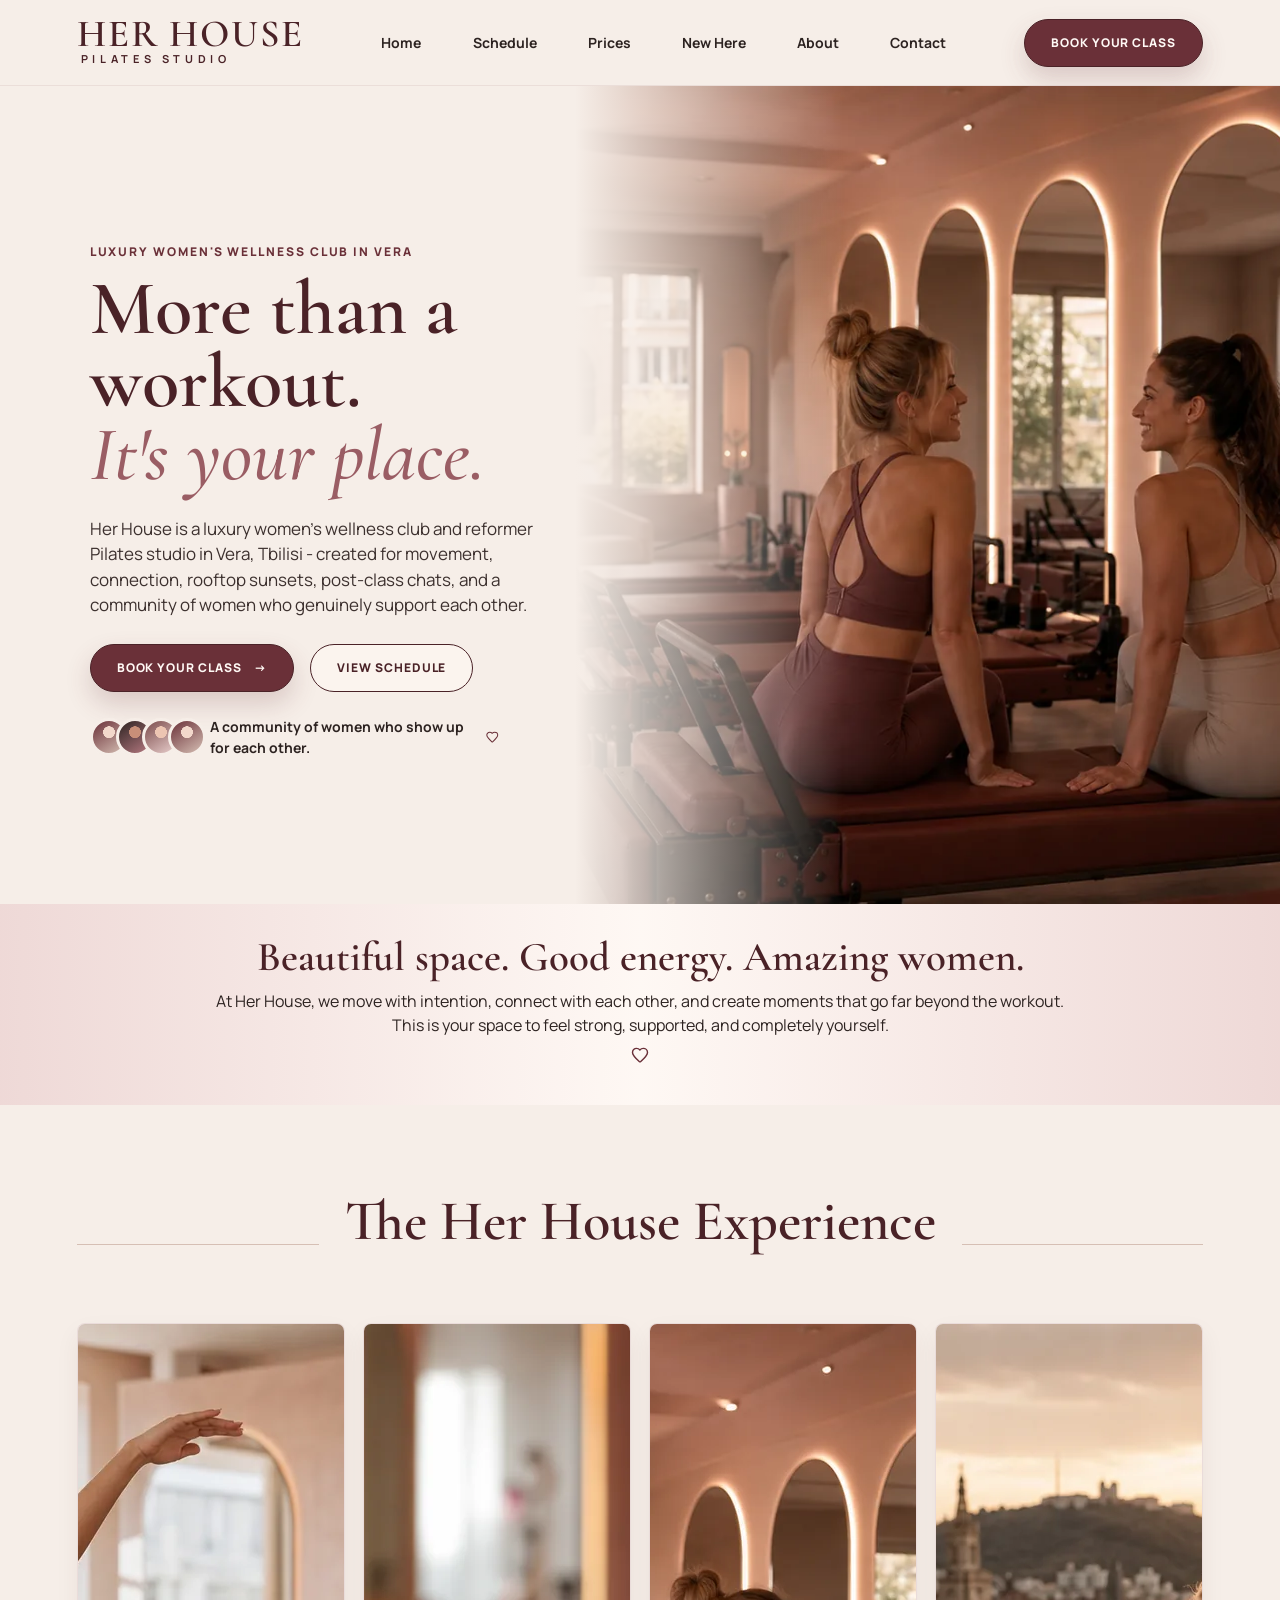
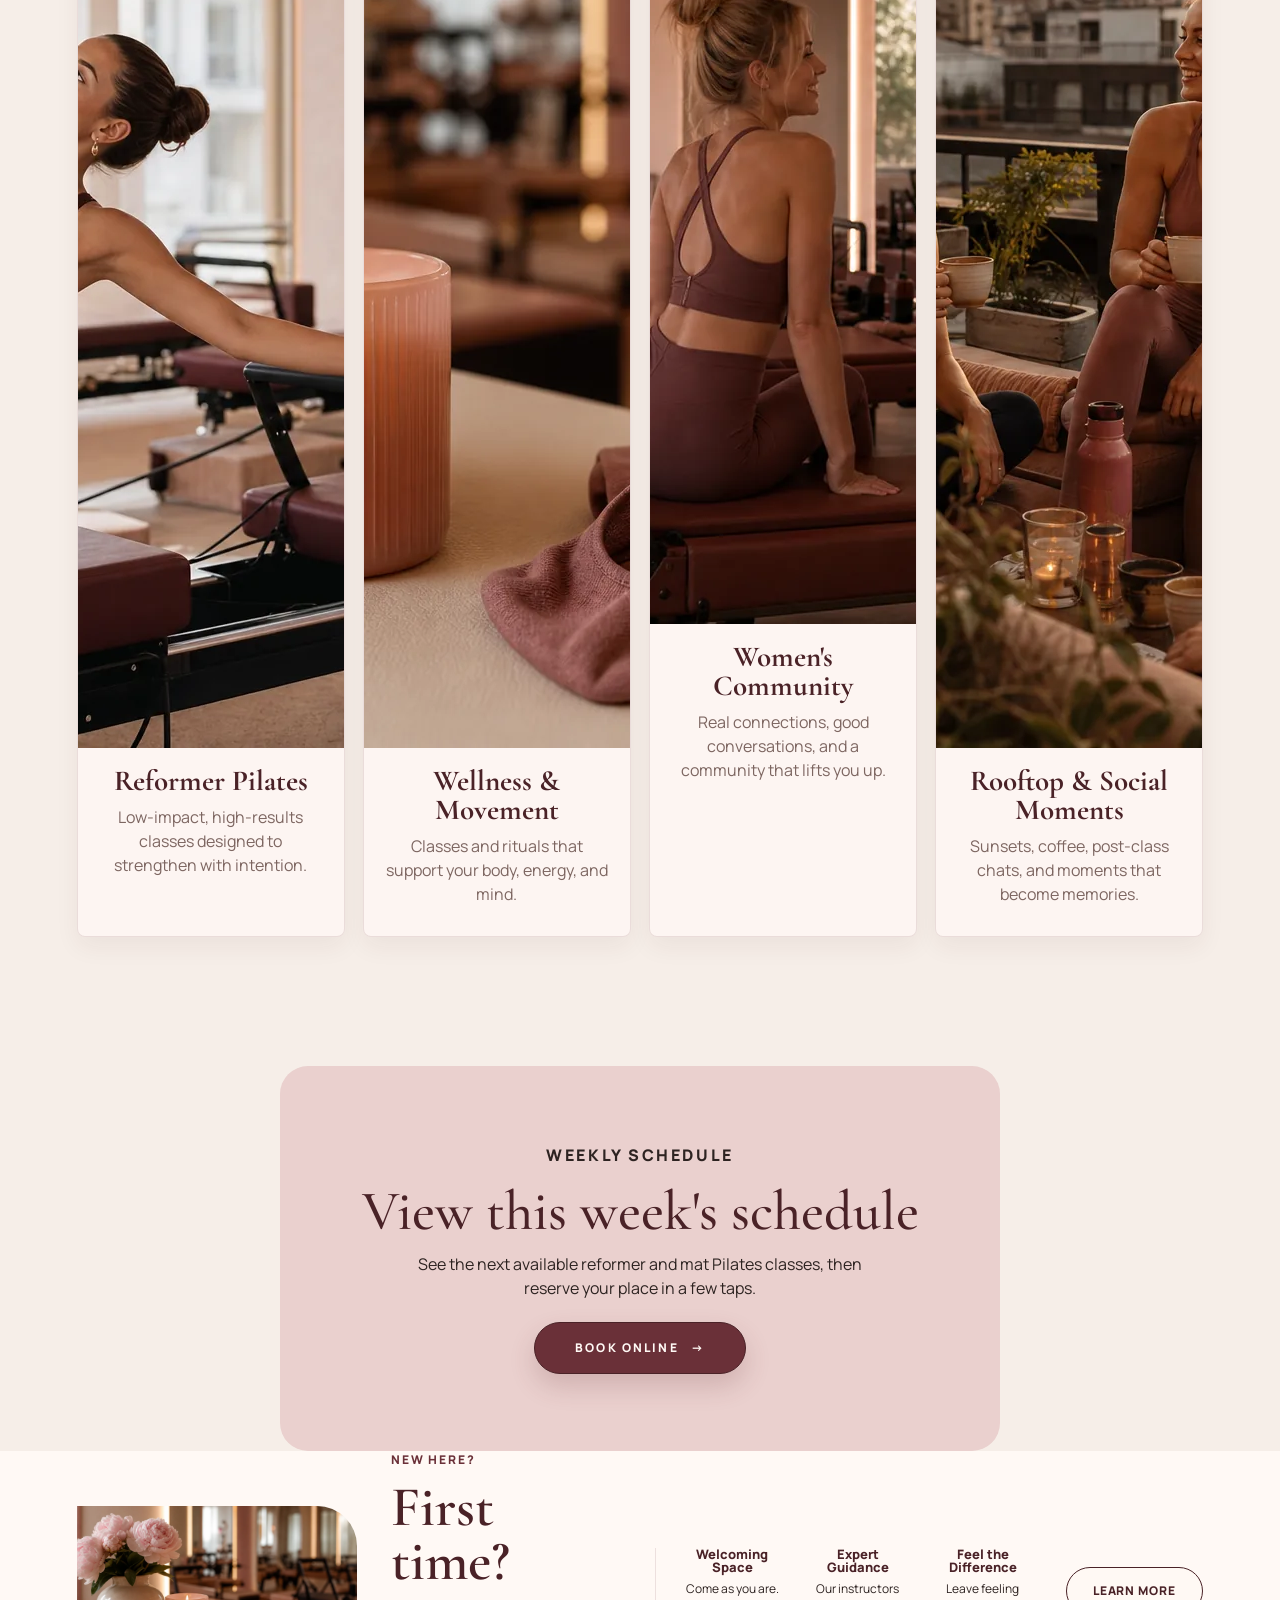
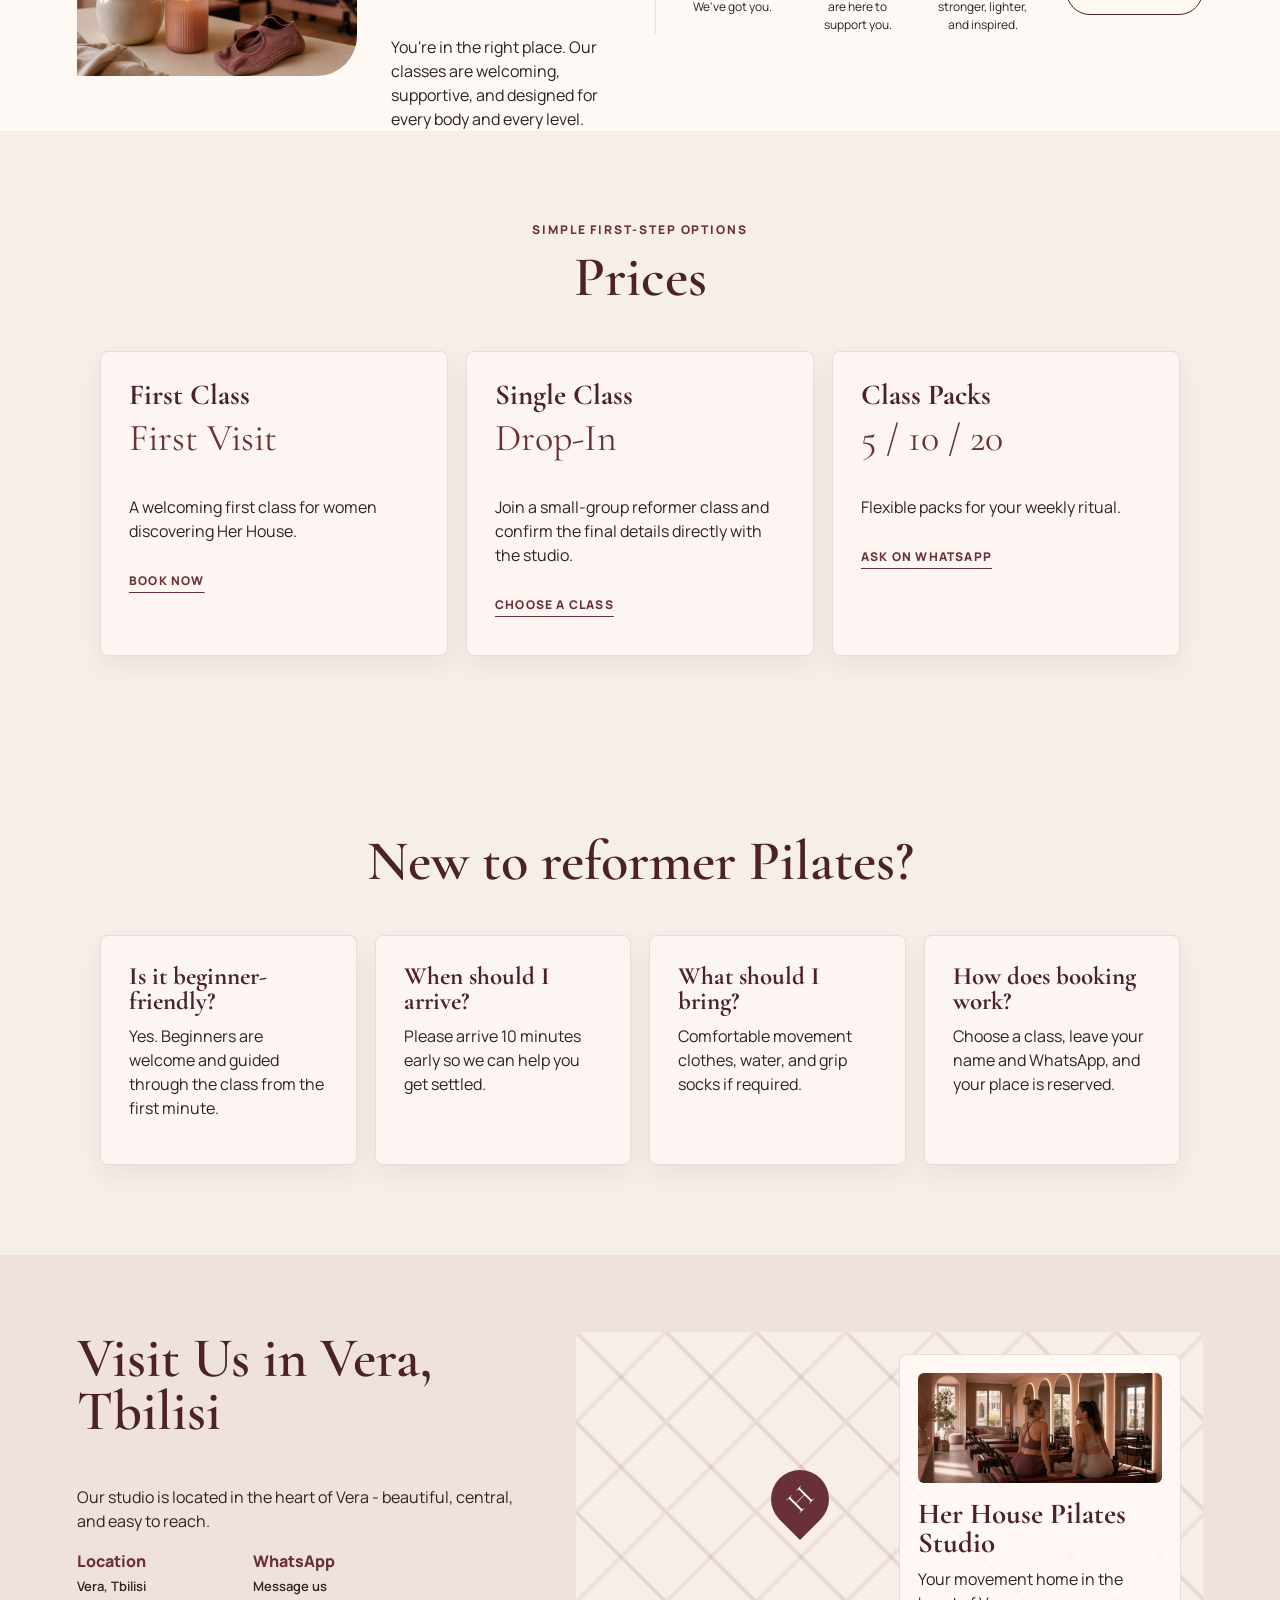
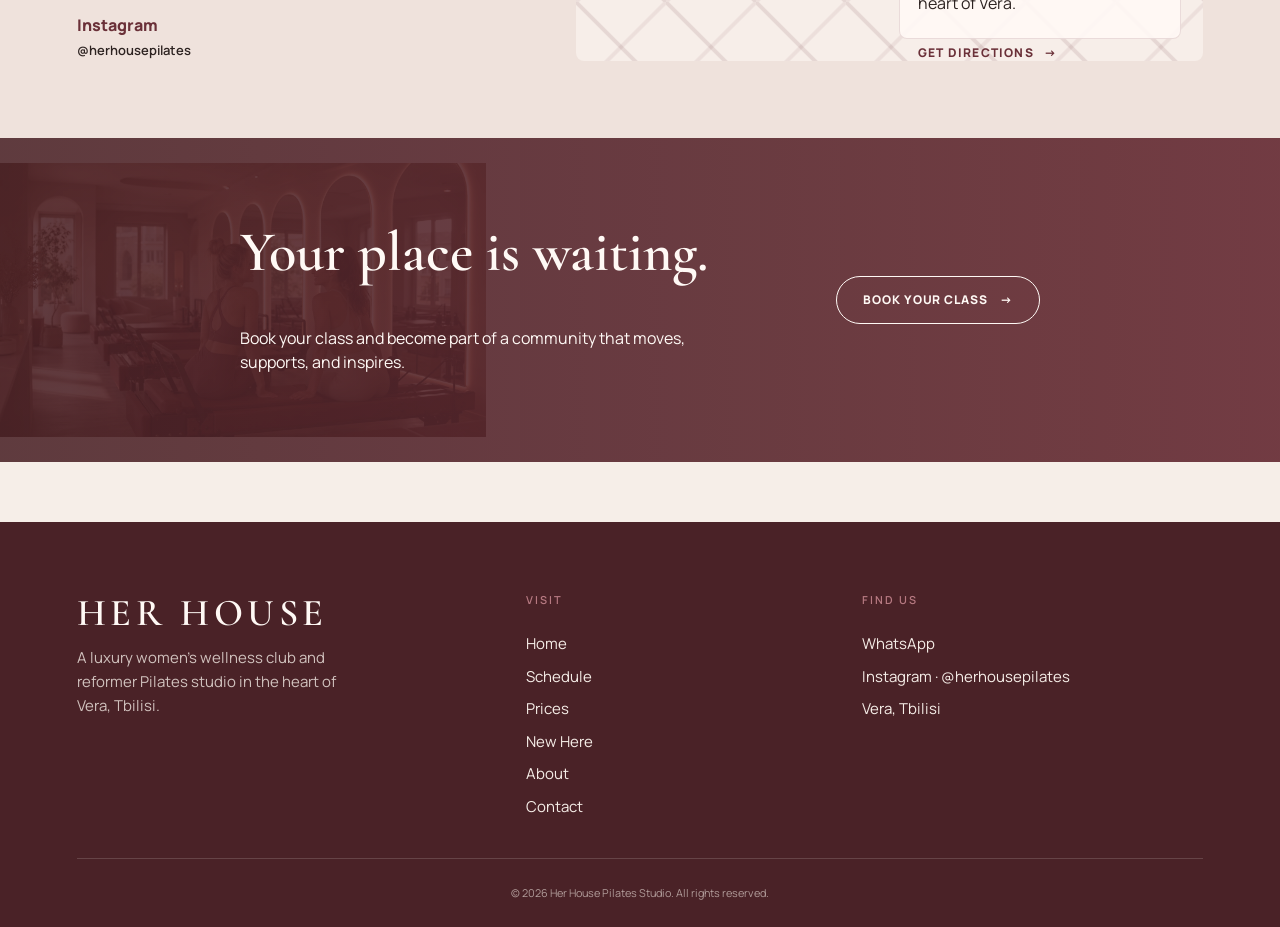
==== commit fc4873b7: "Remove decorative initial badges" ====
--- a/index.html
+++ b/index.html
@@ -201,25 +201,21 @@
         <div class="experience-grid">
           <article class="experience-card">
             <img src="assets/webp/reformer-class.webp" width="1536" height="1024" loading="lazy" alt="A woman stretching on a reformer Pilates machine">
-            <div class="card-icon" aria-hidden="true">PI</div>
             <h3>Reformer Pilates</h3>
             <p>Low-impact, high-results classes designed to strengthen with intention.</p>
           </article>
           <article class="experience-card">
             <img src="assets/webp/studio-detail.webp" width="1536" height="1024" loading="lazy" alt="Warm studio details with flowers and wellness objects">
-            <div class="card-icon" aria-hidden="true">FL</div>
             <h3>Wellness & Movement</h3>
             <p>Classes and rituals that support your body, energy, and mind.</p>
           </article>
           <article class="experience-card">
             <img src="assets/webp/hero-studio.webp" width="1600" height="900" loading="lazy" alt="Women talking in a reformer Pilates studio">
-            <div class="card-icon" aria-hidden="true">CM</div>
             <h3>Women's Community</h3>
             <p>Real connections, good conversations, and a community that lifts you up.</p>
           </article>
           <article class="experience-card">
             <img src="assets/webp/rooftop-social.webp" width="1536" height="1024" loading="lazy" alt="Women enjoying a rooftop wellness moment at sunset">
-            <div class="card-icon" aria-hidden="true">SU</div>
             <h3>Rooftop & Social Moments</h3>
             <p>Sunsets, coffee, post-class chats, and moments that become memories.</p>
           </article>
@@ -242,17 +238,14 @@
         </div>
         <div class="promise-grid">
           <article>
-            <span aria-hidden="true">HE</span>
             <h3>Welcoming Space</h3>
             <p>Come as you are. We've got you.</p>
           </article>
           <article>
-            <span aria-hidden="true">GU</span>
             <h3>Expert Guidance</h3>
             <p>Our instructors are here to support you.</p>
           </article>
           <article>
-            <span aria-hidden="true">FE</span>
             <h3>Feel the Difference</h3>
             <p>Leave feeling stronger, lighter, and inspired.</p>
           </article>
--- a/styles.css
+++ b/styles.css
@@ -364,22 +364,6 @@
   width: 100%;
   aspect-ratio: 1.75;
   object-fit: cover;
-}
-
-.card-icon {
-  position: absolute;
-  top: 16px;
-  left: 16px;
-  display: grid;
-  place-items: center;
-  width: 58px;
-  height: 58px;
-  border-radius: 999px;
-  background: rgba(255, 249, 245, 0.9);
-  color: var(--rose);
-  font-family: var(--serif);
-  font-weight: 700;
-  border: 1px solid rgba(106, 48, 56, 0.1);
 }
 
 .experience-card h3,
@@ -526,13 +510,8 @@
   min-width: 0;
 }
 
-.promise-grid span {
-  color: var(--rose);
-  font-size: 34px;
-}
-
 .promise-grid h3 {
-  margin: 8px 0 6px;
+  margin: 0 0 6px;
   font-family: var(--sans);
   font-size: 13px;
   font-weight: 900;
@@ -1154,12 +1133,6 @@
     aspect-ratio: auto;
   }
 
-  .experience-card .card-icon {
-    width: 42px;
-    height: 42px;
-    font-size: 15px;
-  }
-
   .experience-card h3,
   .experience-card p {
     grid-column: 2;
@@ -1208,14 +1181,7 @@
   }
 
   .promise-grid article {
-    display: grid;
-    grid-template-columns: 44px 1fr;
-    column-gap: 12px;
-    align-items: center;
-  }
-
-  .promise-grid p {
-    grid-column: 2;
+    display: block;
   }
 
   .map-card {
